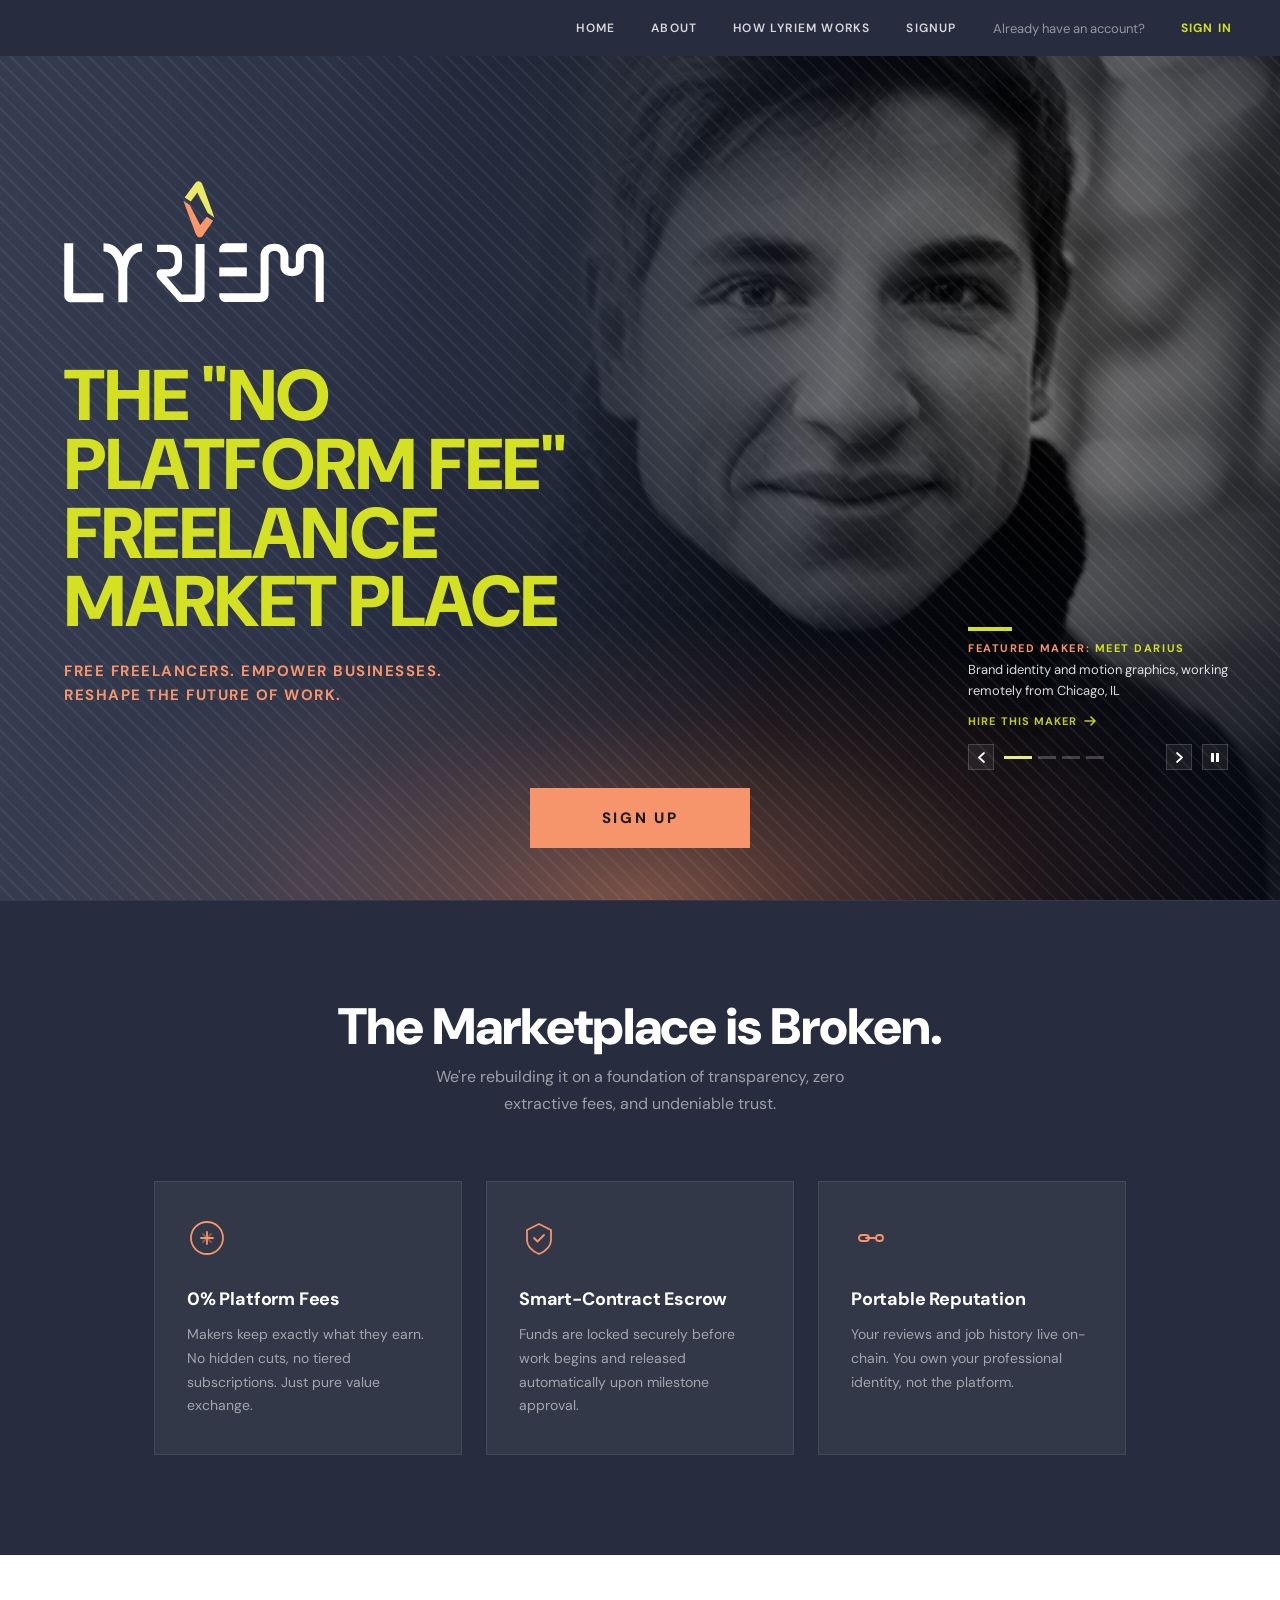
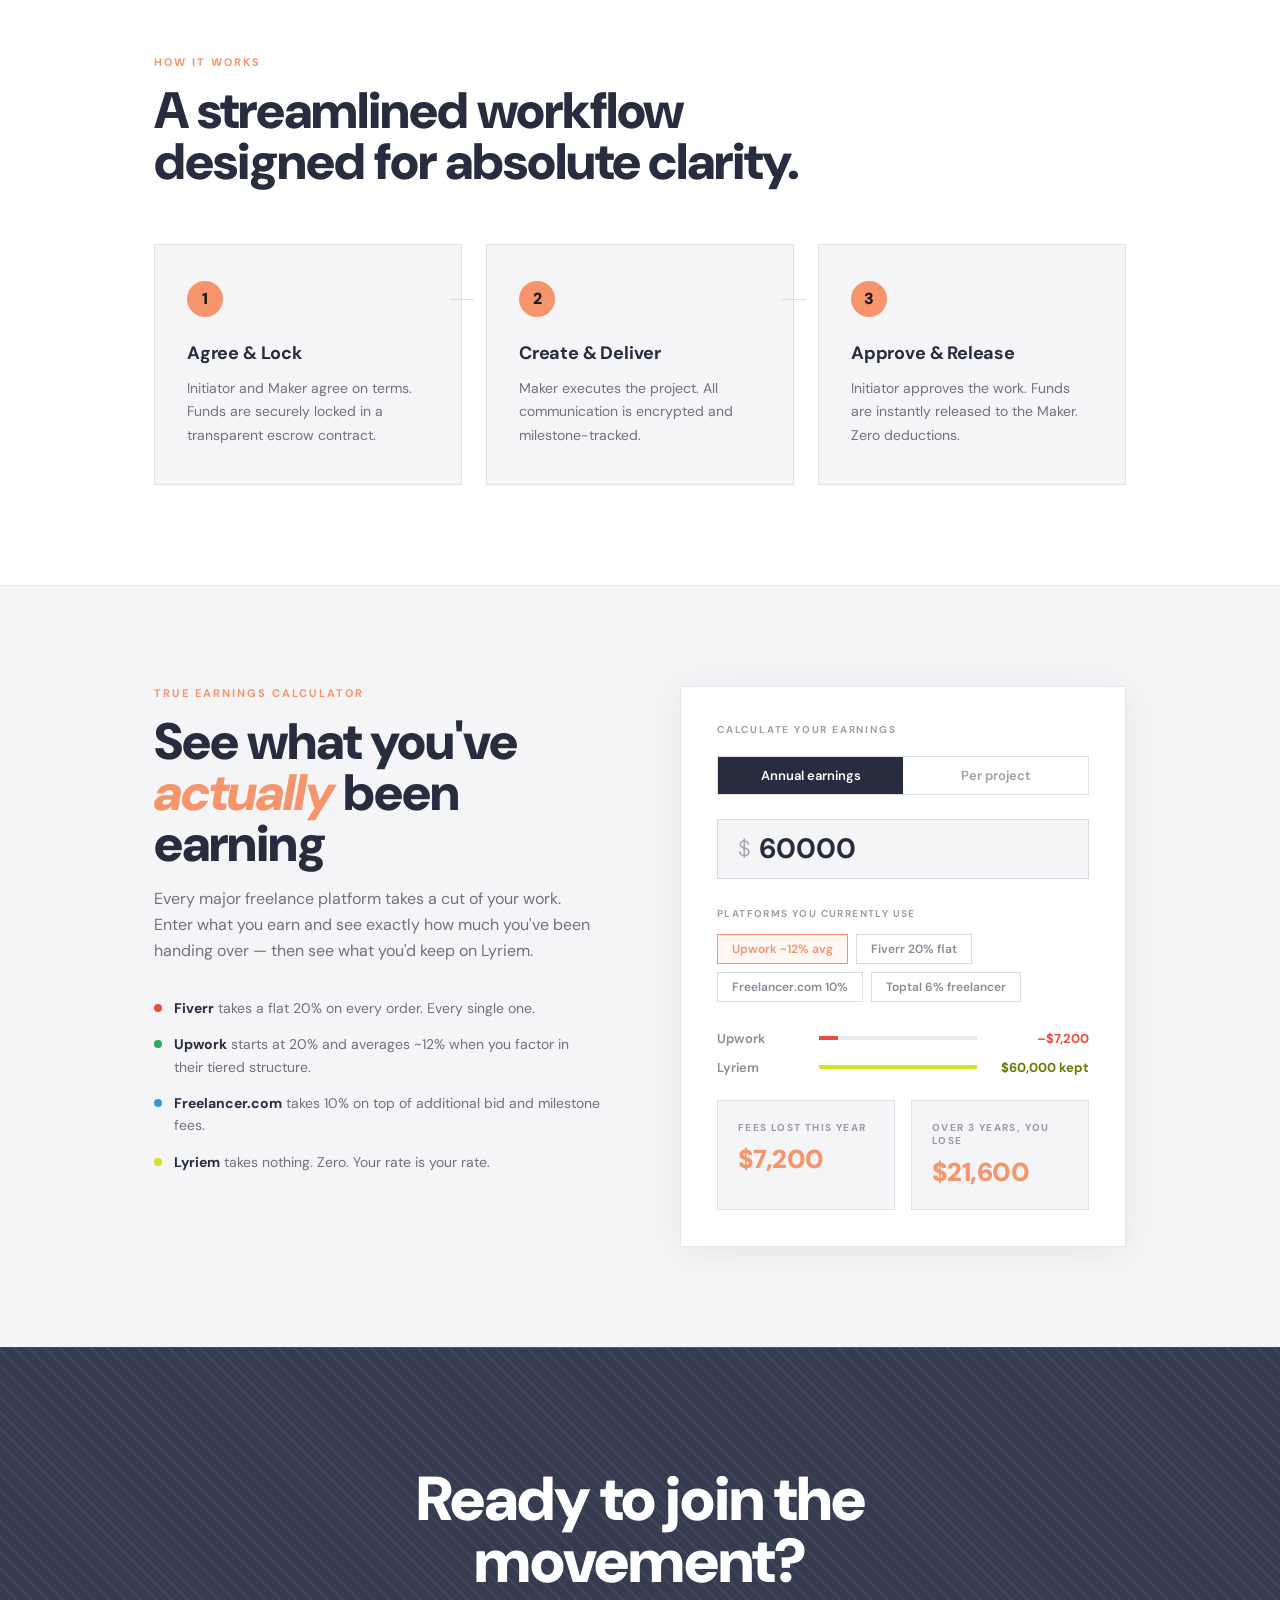
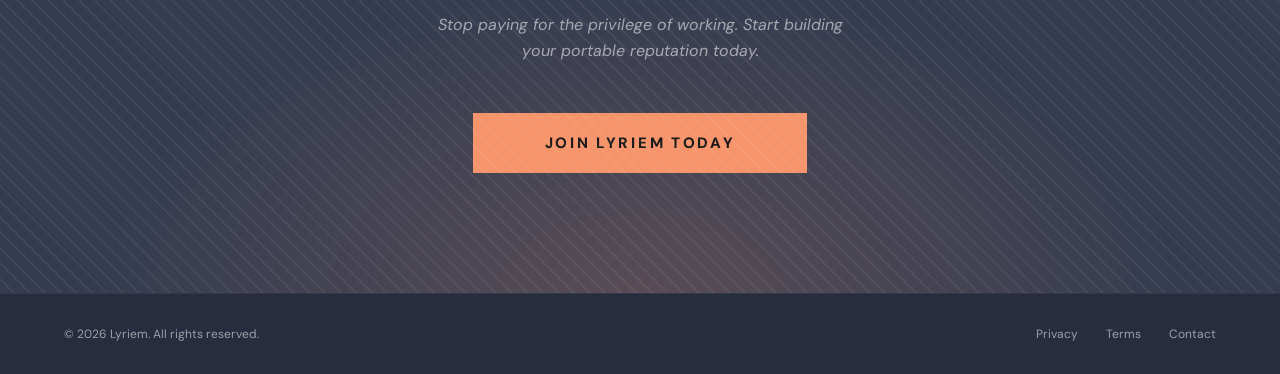
==== index.html @ e7a7f6c4 "Add files via upload" ====
<!DOCTYPE html>
<html lang="en">
<head>
<meta charset="UTF-8">
<meta name="viewport" content="width=device-width, initial-scale=1.0">
<title>Lyriem — The No Platform Fee Freelance Marketplace</title>
<link href="https://fonts.googleapis.com/css2?family=DM+Sans:ital,opsz,wght@0,9..40,300;0,9..40,400;0,9..40,500;0,9..40,600;0,9..40,700;0,9..40,800;0,9..40,900;1,9..40,400&display=swap" rel="stylesheet">
<style>
  *, *::before, *::after { box-sizing: border-box; margin: 0; padding: 0; }

  :root {
    --navy:        #353c50;
    --navy-dark:   #272d3e;
    --navy-light:  #404859;
    --orange:      #f6946b;
    --orange-light:#f9ab88;
    --yellow:      #d4e022;
    --white:       #ffffff;
    --text-muted:  rgba(255,255,255,0.55);
    --card-bg:     rgba(255,255,255,0.05);
    --card-border: rgba(255,255,255,0.09);
  }

  html, body {
    font-family: 'DM Sans', sans-serif;
    background: var(--navy-dark);
    color: var(--white);
    overflow-x: hidden;
    scroll-behavior: smooth;
  }

  /* ══════════════════════════════════════════════════
     HERO
  ══════════════════════════════════════════════════ */
  .hero {
    position: relative;
    width: 100vw;
    height: 100vh;
    display: flex;
    flex-direction: column;
    overflow: hidden;
    background:
      linear-gradient(
        to top right,
        #353c50 0%,
        #2a3044 28%,
        #161b28 100%
      );
  }

  .portrait-zone {
    position: absolute;
    top: 0; right: 0;
    width: 100%;
    height: 100%;
    z-index: 0;
    overflow: hidden;
  }

  .portrait-slide {
    position: absolute;
    inset: 0;
    opacity: 0;
    transition: opacity 1.4s cubic-bezier(0.4, 0, 0.2, 1);
  }
  .portrait-slide.active { opacity: 1; }

  .portrait-slide img {
    width: 100%; height: 100%;
    object-fit: cover;
    object-position: 70% 20%;
    filter: grayscale(1) brightness(0.55) contrast(1.1);
    display: block;
  }

  /* full-width vignette — gradient matches hero bg exactly on left,
     fades to transparent on right. No seam possible. */
  .portrait-vignette {
    position: absolute;
    inset: 0;
    z-index: 2;
    pointer-events: none;
    background:
      linear-gradient(to right,
        #353c50 0%,
        #2d3347 25%,
        rgba(30,37,55,0.85) 42%,
        rgba(20,25,40,0.4) 60%,
        transparent 80%
      ),
      radial-gradient(ellipse 50% 60% at 72% 36%, transparent 20%, rgba(8,10,20,0.4) 60%, rgba(8,10,20,0.88) 100%);
  }

  .portrait-glow {
    position: absolute;
    bottom: 0; left: 0; right: 0;
    height: 65%;
    z-index: 3;
    pointer-events: none;
    background: radial-gradient(
      ellipse 70% 70% at 50% 100%,
      var(--orange) 0%,
      rgba(246,148,107,0.55) 22%,
      rgba(246,148,107,0.2) 45%,
      transparent 70%
    );
    opacity: 0.45;
  }

  .texture-overlay {
    position: absolute;
    inset: 0;
    z-index: 4;
    pointer-events: none;
    background-image: repeating-linear-gradient(
      45deg,
      transparent,
      transparent 9px,
      rgba(255,255,255,0.055) 9px,
      rgba(255,255,255,0.055) 11px
    );
  }

  /* portrait-row is layout-transparent on desktop */
  .portrait-row {
    position: contents;
  }

  /* the texture inside portrait-row is redundant on desktop
     since the hero-level texture already covers everything —
     hide it on desktop, show only on mobile */
  .texture-portrait { display: none; }

  /* ── NAV ─────────────────────────────────────────── */
  nav {
    position: fixed;
    top: 0; left: 0; right: 0;
    z-index: 100;
    background: #272d3e;
    display: flex;
    align-items: center;
    justify-content: flex-end;
    gap: 36px;
    padding: 0 48px;
    height: 56px;
    flex-shrink: 0;
    font-size: 12px;
    font-weight: 600;
    letter-spacing: 0.1em;
    text-transform: uppercase;
  }
  nav a { color: var(--white); text-decoration: none; opacity: 0.82; transition: opacity 0.2s; }
  nav a:hover { opacity: 1; }
  .nav-already { opacity: 0.5; font-weight: 400; text-transform: none; letter-spacing: 0; font-size: 13px; }
  .nav-signin  { color: var(--yellow) !important; opacity: 1 !important; font-weight: 700; }

  /* ── HERO CONTENT ────────────────────────────────── */
  .hero-content {
    position: relative;
    z-index: 8;
    flex: 1;
    display: flex;
    flex-direction: column;
    justify-content: center;
    padding: 48px 64px 140px;
    max-width: 780px;
    margin-top: 56px; /* nav height */
  }

  .logo {
    display: flex;
    align-items: center;
    margin-bottom: 36px;
    margin-left: -40px;
    animation: fadeUp 0.6s ease both;
  }
  .logo svg { width: 340px !important; height: auto !important; display: block; }

  .headline {
    font-weight: 900;
    font-size: clamp(46px, 5.6vw, 74px);
    line-height: 0.96;
    text-transform: uppercase;
    color: var(--yellow);
    margin-bottom: 22px;
    letter-spacing: -0.02em;
    animation: fadeUp 0.6s 0.08s ease both;
  }

  .subhead {
    font-weight: 700;
    font-size: clamp(12px, 1.3vw, 15px);
    letter-spacing: 0.1em;
    text-transform: uppercase;
    color: var(--orange);
    line-height: 1.6;
    animation: fadeUp 0.6s 0.16s ease both;
  }

  .cta-zone {
    position: absolute;
    bottom: 52px;
    left: 0; right: 0;
    z-index: 8;
    display: flex;
    align-items: center;
    justify-content: center;
    animation: fadeUp 0.6s 0.28s ease both;
  }

  .cta-btn {
    display: inline-flex;
    align-items: center;
    justify-content: center;
    background: var(--orange);
    color: #1a1a1a;
    font-weight: 800;
    font-size: 15px;
    letter-spacing: 0.18em;
    text-transform: uppercase;
    text-decoration: none;
    padding: 20px 72px;
    border: none;
    cursor: pointer;
    position: relative;
    transition: background 0.2s, transform 0.15s;
    font-family: 'DM Sans', sans-serif;
  }
  .cta-btn:hover { background: var(--orange-light); transform: translateY(-2px); }
  /* glow lives on the .cta-zone wrapper so it never clips against the button */

  /* ── FEATURED MAKER ──────────────────────────────── */
  .featured-maker {
    position: absolute;
    right: 52px; bottom: 130px;
    z-index: 8;
    width: 260px;
    animation: fadeUp 0.6s 0.36s ease both;
  }
  .featured-bar { width: 44px; height: 4px; background: var(--yellow); margin-bottom: 10px; }
  .featured-label {
    font-size: 11px; font-weight: 700;
    letter-spacing: 0.14em; text-transform: uppercase;
    color: var(--orange); margin-bottom: 5px;
    transition: opacity 0.45s ease;
  }
  .featured-label span { color: var(--yellow); }
  .featured-desc {
    font-size: 13px; line-height: 1.6;
    color: var(--white); opacity: 0.85;
    transition: opacity 0.45s ease;
  }
  .featured-maker.fading .featured-label,
  .featured-maker.fading .featured-desc,
  .featured-maker.fading .hire-link { opacity: 0 !important; }

  .hire-link {
    display: inline-flex;
    align-items: center;
    gap: 6px;
    margin-top: 12px;
    font-size: 11px;
    font-weight: 700;
    letter-spacing: 0.1em;
    text-transform: uppercase;
    color: var(--yellow);
    text-decoration: none;
    opacity: 0.9;
    transition: opacity 0.2s, gap 0.2s;
  }
  .hire-link:hover { opacity: 1; gap: 9px; }
  .hire-link svg { flex-shrink: 0; }

  /* ── CAROUSEL CONTROLS (desktop base) ───────────── */
  .carousel-controls {
    display: flex;
    flex-direction: row;
    align-items: center;
    gap: 10px;
    margin-top: 14px;
  }

  .ctrl-btn, .ctrl-pause {
    display: flex; align-items: center; justify-content: center;
    width: 26px; height: 26px;
    background: rgba(255,255,255,0.07);
    border: 1px solid rgba(255,255,255,0.16);
    color: var(--white); cursor: pointer;
    transition: background 0.2s, border-color 0.2s;
    flex-shrink: 0; padding: 0;
  }
  .ctrl-btn:hover, .ctrl-pause:hover { background: rgba(255,255,255,0.14); border-color: rgba(255,255,255,0.32); }
  .ctrl-pause.paused { border-color: var(--yellow); color: var(--yellow); }
  .carousel-dots { display: flex; align-items: center; gap: 6px; flex: 1; }
  .dot {
    height: 3px; width: 18px;
    background: rgba(255,255,255,0.22);
    cursor: pointer; border: none; padding: 0;
    transition: background 0.3s, width 0.3s;
    position: relative; overflow: hidden;
  }
  .dot.active { background: var(--yellow); width: 28px; }
  .dot-progress::after {
    content: ''; position: absolute; left: 0; top: 0; bottom: 0;
    width: 0%; background: rgba(255,255,255,0.45);
    transition: width 0s linear;
  }
  .dot-progress.running::after { width: 100%; transition: width 5s linear; }

  /* ══════════════════════════════════════════════════
     SHARED SECTION STYLES
  ══════════════════════════════════════════════════ */
  .section {
    padding: 100px 64px;
    max-width: 1100px;
    margin: 0 auto;
  }

  .section-eyebrow {
    font-size: 11px;
    font-weight: 700;
    letter-spacing: 0.18em;
    text-transform: uppercase;
    color: var(--orange);
    margin-bottom: 16px;
  }

  .section-title {
    font-weight: 900;
    font-size: clamp(32px, 4vw, 52px);
    line-height: 1.0;
    letter-spacing: -0.02em;
    margin-bottom: 16px;
  }

  .section-title em {
    font-style: italic;
    color: var(--orange);
  }

  .section-subtitle {
    font-size: 16px;
    color: var(--text-muted);
    line-height: 1.65;
    max-width: 520px;
  }

  /* ══════════════════════════════════════════════════
     SECTION 1 — THE MARKETPLACE IS BROKEN
  ══════════════════════════════════════════════════ */
  .broken-section {
    background: var(--navy-dark);
    border-top: 1px solid rgba(255,255,255,0.06);
  }

  .broken-inner {
    padding: 100px 64px;
    max-width: 1100px;
    margin: 0 auto;
    text-align: center;
  }

  .broken-inner .section-title { margin-bottom: 12px; }
  .broken-inner .section-subtitle {
    margin: 0 auto 64px;
    text-align: center;
    max-width: 480px;
  }

  .features-grid {
    display: grid;
    grid-template-columns: repeat(3, 1fr);
    gap: 24px;
    text-align: left;
  }

  .feature-card {
    background: var(--card-bg);
    border: 1px solid var(--card-border);
    padding: 36px 32px;
    transition: border-color 0.2s, background 0.2s;
  }
  .feature-card:hover {
    border-color: rgba(246,148,107,0.3);
    background: rgba(246,148,107,0.04);
  }

  .feature-icon {
    width: 40px; height: 40px;
    margin-bottom: 24px;
    color: var(--orange);
  }

  .feature-card h3 {
    font-weight: 700;
    font-size: 18px;
    margin-bottom: 12px;
    letter-spacing: -0.01em;
  }

  .feature-card p {
    font-size: 14px;
    color: var(--text-muted);
    line-height: 1.7;
  }

  /* ══════════════════════════════════════════════════
     SECTION 2 — HOW IT WORKS (white bg)
  ══════════════════════════════════════════════════ */
  .how-section {
    background: #ffffff;
    color: var(--navy-dark);
  }

  /* override global text-muted for light bg */
  .how-section .section-eyebrow { color: var(--orange); }
  .how-section .section-title   { color: var(--navy-dark); }

  .how-inner {
    padding: 100px 64px;
    max-width: 1100px;
    margin: 0 auto;
  }

  .steps-grid {
    display: grid;
    grid-template-columns: repeat(3, 1fr);
    gap: 24px;
    margin-top: 56px;
  }

  .step-card {
    background: #f5f5f7;
    border: 1px solid rgba(53,60,80,0.1);
    padding: 36px 32px;
    position: relative;
    transition: border-color 0.2s, box-shadow 0.2s;
  }
  .step-card:hover {
    border-color: rgba(246,148,107,0.4);
    box-shadow: 0 4px 24px rgba(246,148,107,0.1);
  }

  .step-number {
    display: inline-flex;
    align-items: center;
    justify-content: center;
    width: 36px; height: 36px;
    background: var(--orange);
    color: #1a1a1a;
    font-weight: 900;
    font-size: 16px;
    margin-bottom: 24px;
    border-radius: 50%;
  }

  .step-card h3 {
    font-weight: 700;
    font-size: 18px;
    margin-bottom: 12px;
    letter-spacing: -0.01em;
    color: var(--navy-dark);
  }

  .step-card p {
    font-size: 14px;
    color: rgba(39,45,62,0.65);
    line-height: 1.7;
  }

  /* connector line between steps */
  .steps-grid .step-card:not(:last-child)::after {
    content: '';
    position: absolute;
    top: 54px;
    right: -13px;
    width: 24px; height: 1px;
    background: rgba(53,60,80,0.15);
  }

  /* ══════════════════════════════════════════════════
     SECTION 3 — EARNINGS CALCULATOR (white bg)
  ══════════════════════════════════════════════════ */
  .calc-section {
    background: #f5f5f7;
    border-top: 1px solid rgba(53,60,80,0.08);
  }

  .calc-section .section-eyebrow { color: var(--orange); }
  .calc-section .section-title   { color: var(--navy-dark); }
  .calc-section .section-subtitle { color: rgba(39,45,62,0.65); }
  .calc-left .bullet-item        { color: rgba(39,45,62,0.65); }
  .calc-left .bullet-item span   { color: rgba(39,45,62,0.65); }
  .calc-left .bullet-item strong { color: var(--navy-dark); }

  .calc-inner {
    padding: 100px 64px;
    max-width: 1100px;
    margin: 0 auto;
    display: grid;
    grid-template-columns: 1fr 1fr;
    gap: 80px;
    align-items: start;
  }

  .calc-left .bullet-list {
    margin-top: 32px;
    display: flex;
    flex-direction: column;
    gap: 14px;
  }

  .calc-left .bullet-item {
    display: flex;
    gap: 12px;
    font-size: 14px;
    line-height: 1.6;
    color: rgba(39,45,62,0.65); /* dark text — calc section is light bg */
  }

  .bullet-dot {
    width: 8px; height: 8px;
    border-radius: 50%;
    margin-top: 7px;
    flex-shrink: 0;
  }
  .bullet-dot.fiverr     { background: #e74c3c; }
  .bullet-dot.upwork     { background: #27ae60; }
  .bullet-dot.freelancer { background: #3498db; }
  .bullet-dot.lyriem     { background: var(--yellow); }

  .bullet-item strong { color: var(--navy-dark); }

  /* ── CALCULATOR WIDGET ───────────────────────────── */
  .calc-widget {
    background: #ffffff;
    border: 1px solid rgba(53,60,80,0.12);
    padding: 36px;
    box-shadow: 0 4px 32px rgba(53,60,80,0.08);
  }

  .calc-widget-label {
    font-size: 10px;
    font-weight: 700;
    letter-spacing: 0.18em;
    text-transform: uppercase;
    color: rgba(39,45,62,0.45);
    margin-bottom: 20px;
  }

  .calc-tabs {
    display: flex;
    border: 1px solid rgba(53,60,80,0.15);
    margin-bottom: 24px;
  }

  .calc-tab {
    flex: 1;
    padding: 10px;
    font-size: 13px;
    font-weight: 600;
    text-align: center;
    cursor: pointer;
    color: rgba(39,45,62,0.45);
    background: transparent;
    border: none;
    font-family: 'DM Sans', sans-serif;
    transition: background 0.2s, color 0.2s;
  }
  .calc-tab.active {
    background: var(--navy-dark);
    color: var(--white);
  }

  .calc-input-wrap {
    display: flex;
    align-items: center;
    border: 1px solid rgba(53,60,80,0.15);
    background: #f5f5f7;
    padding: 0 20px;
    margin-bottom: 28px;
    height: 60px;
  }

  .calc-dollar {
    font-size: 22px;
    font-weight: 300;
    color: rgba(39,45,62,0.4);
    margin-right: 8px;
  }

  .calc-input {
    flex: 1;
    background: transparent;
    border: none;
    outline: none;
    font-family: 'DM Sans', sans-serif;
    font-size: 28px;
    font-weight: 700;
    color: var(--navy-dark);
    width: 100%;
  }

  .calc-platform-label {
    font-size: 10px;
    font-weight: 700;
    letter-spacing: 0.14em;
    text-transform: uppercase;
    color: rgba(39,45,62,0.45);
    margin-bottom: 14px;
  }

  .platform-chips {
    display: flex;
    flex-wrap: wrap;
    gap: 8px;
    margin-bottom: 28px;
  }

  .platform-chip {
    padding: 6px 14px;
    border: 1px solid rgba(53,60,80,0.18);
    font-size: 12px;
    font-weight: 600;
    color: rgba(39,45,62,0.55);
    cursor: pointer;
    background: transparent;
    font-family: 'DM Sans', sans-serif;
    transition: all 0.15s;
    white-space: nowrap;
  }
  .platform-chip.active {
    border-color: var(--orange);
    color: var(--orange);
    background: rgba(246,148,107,0.08);
  }

  /* results bars */
  .calc-results { display: flex; flex-direction: column; gap: 12px; margin-bottom: 24px; }

  .result-row {
    display: flex;
    align-items: center;
    gap: 12px;
  }

  .result-label {
    font-size: 13px;
    font-weight: 600;
    width: 90px;
    flex-shrink: 0;
    color: rgba(39,45,62,0.55);
  }

  .result-bar-wrap { flex: 1; height: 4px; background: rgba(53,60,80,0.1); position: relative; overflow: hidden; }
  .result-bar { height: 100%; transition: width 0.6s cubic-bezier(0.4,0,0.2,1); }
  .result-bar.platform-bar { background: #e74c3c; }
  .result-bar.lyriem-bar   { background: var(--yellow); }

  .result-value {
    font-size: 13px;
    font-weight: 700;
    width: 100px;
    text-align: right;
    flex-shrink: 0;
  }
  .result-value.negative { color: #e74c3c; }
  .result-value.positive { color: #6a7a00; } /* darker yellow for legibility on white */

  .calc-summary {
    display: grid;
    grid-template-columns: 1fr 1fr;
    gap: 16px;
  }

  .summary-card {
    background: #f5f5f7;
    border: 1px solid rgba(53,60,80,0.1);
    padding: 20px;
  }

  .summary-card .summary-label {
    font-size: 10px;
    font-weight: 700;
    letter-spacing: 0.14em;
    text-transform: uppercase;
    color: rgba(39,45,62,0.45);
    margin-bottom: 8px;
  }

  .summary-card .summary-value {
    font-size: 26px;
    font-weight: 900;
    letter-spacing: -0.02em;
    color: var(--orange);
  }

  /* ══════════════════════════════════════════════════
     SECTION 4 — FOOTER CTA
  ══════════════════════════════════════════════════ */
  .footer-cta {
    background:
      radial-gradient(ellipse 60% 80% at 50% 100%, rgba(246,148,107,0.18) 0%, transparent 70%),
      var(--navy);
    border-top: 1px solid rgba(255,255,255,0.06);
    position: relative;
    overflow: hidden;
  }

  /* footer CTA glow comes from background gradient only — no pseudo-element to avoid hard-line artifacts */

  .footer-cta-inner {
    position: relative;
    z-index: 2;
    padding: 120px 64px;
    max-width: 700px;
    margin: 0 auto;
    text-align: center;
  }

  .footer-cta-inner .section-title {
    font-size: clamp(36px, 5vw, 62px);
    margin-bottom: 20px;
  }

  .footer-cta-inner .section-subtitle {
    font-style: italic;
    max-width: 420px;
    margin: 0 auto 48px;
    text-align: center;
  }

  /* ── SITE FOOTER ─────────────────────────────────── */
  .site-footer {
    background: var(--navy-dark);
    border-top: 1px solid rgba(255,255,255,0.06);
    padding: 32px 64px;
    display: flex;
    align-items: center;
    justify-content: space-between;
    font-size: 12px;
    color: var(--text-muted);
  }

  .site-footer a { color: var(--text-muted); text-decoration: none; }
  .site-footer a:hover { color: var(--white); }

  .footer-links { display: flex; gap: 28px; }

  /* ══════════════════════════════════════════════════
     ANIMATIONS
  ══════════════════════════════════════════════════ */
  @keyframes fadeUp {
    from { opacity: 0; transform: translateY(20px); }
    to   { opacity: 1; transform: translateY(0); }
  }

  /* scroll-triggered fade-up for content sections */
  .reveal {
    opacity: 0;
    transform: translateY(28px);
    transition: opacity 0.65s ease, transform 0.65s ease;
  }
  .reveal.visible {
    opacity: 1;
    transform: translateY(0);
  }

  /* ══════════════════════════════════════════════════
     MOBILE — ≤ 768px
     Strategy:
     - Hero: portrait becomes full-bleed bg, text stacks
       over it with stronger vignette; Featured Maker
       moves below headline area
     - Nav: collapses to hamburger menu
     - All grids: single column
     - Calculator: stacks vertically
     - Padding: 24px gutters throughout
     - CTA button: full width on small screens
  ══════════════════════════════════════════════════ */

  /* ── HAMBURGER BUTTON ────────────────────────────── */
  .nav-hamburger {
    display: none;
    flex-direction: column;
    justify-content: center;
    gap: 5px;
    width: 36px; height: 36px;
    background: none;
    border: none;
    cursor: pointer;
    padding: 4px;
    margin-left: auto;
    flex-shrink: 0;
  }
  .nav-hamburger span {
    display: block;
    height: 2px;
    background: var(--white);
    border-radius: 2px;
    transition: transform 0.3s, opacity 0.3s;
  }
  .nav-hamburger.open span:nth-child(1) { transform: translateY(7px) rotate(45deg); }
  .nav-hamburger.open span:nth-child(2) { opacity: 0; }
  .nav-hamburger.open span:nth-child(3) { transform: translateY(-7px) rotate(-45deg); }

  /* ── MOBILE NAV DRAWER ───────────────────────────── */
  .nav-drawer {
    display: none;
    position: fixed;
    top: 56px; left: 0; right: 0;
    background: #272d3e;
    z-index: 99;
    flex-direction: column;
    padding: 24px 28px;
    gap: 0;
    border-top: 1px solid rgba(255,255,255,0.08);
    box-shadow: 0 12px 32px rgba(0,0,0,0.4);
  }
  .nav-drawer.open { display: flex; }
  .nav-drawer a, .nav-drawer .nav-already {
    display: block;
    padding: 14px 0;
    border-bottom: 1px solid rgba(255,255,255,0.06);
    font-size: 14px;
    font-weight: 600;
    letter-spacing: 0.08em;
    text-transform: uppercase;
    color: var(--white);
    text-decoration: none;
    opacity: 0.85;
  }
  .nav-drawer .nav-already {
    font-size: 12px;
    font-weight: 400;
    text-transform: none;
    letter-spacing: 0;
    opacity: 0.5;
    padding-top: 20px;
    border-bottom: none;
  }
  .nav-drawer .nav-signin {
    color: var(--yellow) !important;
    opacity: 1 !important;
    border-bottom: none;
    padding-top: 4px;
  }

  @media (max-width: 768px) {

    /* ── NAV ───────────────────────────────────────── */
    nav {
      padding: 0 20px;
      justify-content: space-between;
    }
    nav > a, nav > span { display: none; }
    .nav-hamburger { display: flex; }

    /* ── HERO ──────────────────────────────────────── */
    .hero {
      height: auto;
      min-height: unset;
    }

    /* ── PORTRAIT ROW — dedicated image block ───────── */
    /* Switches from layout-transparent to a real contained row */
    .portrait-row {
      display: block !important;
      position: relative !important;
      width: 100%;
      height: 360px; /* portrait strip height — adjust to taste */
      flex-shrink: 0;
      order: 3; /* after hero-content (1) and CTA (2) */
      overflow: hidden;
    }

    /* portrait slides fill the row */
    .portrait-zone {
      position: absolute !important;
      inset: 0;
      width: 100% !important;
      height: 100% !important;
    }

    /* vignette scoped to row */
    .portrait-vignette {
      position: absolute !important;
      inset: 0;
      width: 100% !important;
      height: 100% !important;
      background:
        linear-gradient(to bottom, var(--navy) 0%, transparent 25%, transparent 75%, var(--navy) 100%),
        linear-gradient(to right,  var(--navy) 0%, transparent 30%);
    }

    /* glow in portrait row — blooms up from bottom of strip */
    .portrait-glow {
      position: absolute !important;
      inset: 0;
      height: 100% !important;
      background: radial-gradient(
        ellipse 80% 60% at 50% 110%,
        var(--orange) 0%,
        rgba(246,148,107,0.4) 30%,
        transparent 70%
      );
      opacity: 0.35;
    }

    /* texture inside portrait row visible on mobile */
    .texture-portrait { display: block !important; }

    /* hero-level texture stays but scoped to non-portrait areas */
    .hero > .texture-overlay {
      z-index: 4;
      pointer-events: none;
    }

    /* ── FEATURED MAKER — bottom-right of portrait row ── */
    .featured-maker {
      position: absolute !important;
      right: 16px !important;
      bottom: 12px !important;
      left: auto !important;
      width: auto !important;
      max-width: 220px !important;
      padding: 10px 12px !important;
      background: rgba(39,45,62,0.72);
      backdrop-filter: blur(8px);
      -webkit-backdrop-filter: blur(8px);
      border: 1px solid rgba(255,255,255,0.1);
      animation: fadeUp 0.6s 0.36s ease both;
      order: unset !important;
      z-index: 8;
    }

    .featured-maker .featured-bar { display: block; width: 28px; height: 3px; margin-bottom: 6px; }
    .featured-maker .featured-desc { display: none; } /* still hidden — keeps it tight */
    .featured-maker .featured-label { font-size: 9px; margin-bottom: 3px; }
    .hire-link { font-size: 9px; margin-top: 4px; margin-bottom: 6px; }

    /* carousel controls: single tight row */
    .carousel-controls {
      display: flex !important;
      flex-direction: row !important;
      flex-wrap: nowrap !important;
      align-items: center !important;
      gap: 6px !important;
      margin-top: 0 !important;
    }

    /* shrink control buttons on mobile */
    .ctrl-btn, .ctrl-pause {
      width: 22px !important;
      height: 22px !important;
    }

    /* ── HERO CONTENT ───────────────────────────────── */
    .hero-content {
      padding: 28px 24px 20px;
      max-width: 100%;
      justify-content: flex-start;
      flex: 0 0 auto;
      order: 1;
    }

    /* ── CTA — below hero text, above portrait row ─────── */
    .cta-zone {
      position: static;
      padding: 20px 24px 0;
      order: 2;
      animation: fadeUp 0.6s 0.28s ease both;
    }
    .cta-btn {
      width: 100%;
      justify-content: center;
      padding: 18px 24px;
    }

    /* logo smaller, no negative offset */
    .logo { margin-left: 0; margin-bottom: 20px; }
    .logo svg { width: 190px !important; }

    .headline { font-size: clamp(36px, 10.5vw, 54px); margin-bottom: 16px; }
    .subhead  { font-size: 12px; margin-bottom: 0; }

    /* ── SECTION PADDING ────────────────────────────── */
    .broken-inner,
    .how-inner,
    .footer-cta-inner {
      padding: 64px 24px;
    }

    .calc-inner {
      padding: 64px 24px;
      grid-template-columns: 1fr;
      gap: 48px;
    }

    /* ── GRIDS → SINGLE COLUMN ──────────────────────── */
    .features-grid,
    .steps-grid {
      grid-template-columns: 1fr;
      gap: 16px;
    }

    .steps-grid .step-card::after { display: none; }

    /* ── SECTION TITLES ─────────────────────────────── */
    .section-title { font-size: clamp(28px, 8vw, 40px); }
    .footer-cta-inner .section-title { font-size: clamp(28px, 9vw, 44px); }
    .section-subtitle { font-size: 15px; }

    /* ── CALCULATOR ─────────────────────────────────── */
    .calc-widget { padding: 24px 20px; }
    .calc-input  { font-size: 22px; }
    .calc-summary { grid-template-columns: 1fr; gap: 12px; }
    .result-value { width: 80px; font-size: 11px; }
    .result-label { width: 72px; font-size: 11px; }

    /* ── FOOTER ─────────────────────────────────────── */
    .site-footer {
      flex-direction: column;
      gap: 16px;
      text-align: center;
      padding: 28px 24px;
    }
  }

  /* ── DESKTOP RESET — cancel any mobile overrides above 768px ── */
  @media (min-width: 769px) {
    /* portrait-row transparent — all children absolutely positioned in hero */
    .portrait-row { display: contents; position: unset; height: unset; order: unset; }

    /* restore featured maker to desktop absolute position */
    .featured-maker {
      position: absolute !important;
      right: 52px !important;
      bottom: 130px !important;
      left: auto !important;
      width: 260px !important;
      max-width: 260px !important;
      padding: 0 !important;
      background: transparent !important;
      backdrop-filter: none !important;
      -webkit-backdrop-filter: none !important;
      border: none !important;
      order: unset !important;
    }
    .featured-maker .featured-bar { display: block; width: 44px; height: 4px; margin-bottom: 10px; }
    .featured-maker .featured-desc { display: block; }
    .featured-maker .featured-label { font-size: 11px; margin-bottom: 5px; }
    .hire-link { font-size: 11px; margin-top: 12px; margin-bottom: 0; }

    /* restore controls to proper row */
    .carousel-controls {
      display: flex !important;
      flex-direction: row !important;
      align-items: center !important;
      gap: 10px !important;
      margin-top: 14px !important;
    }
    .ctrl-btn, .ctrl-pause { width: 26px !important; height: 26px !important; }

    /* restore hero sizing */
    .hero { height: 100vh; min-height: unset; }
    .hero-content { order: unset; padding: 48px 64px 140px; max-width: 780px; }
    .cta-zone { position: absolute; bottom: 52px; left: 0; right: 0; padding: 0; order: unset; }
    .cta-btn { width: auto; padding: 20px 72px; }

    /* restore texture */
    .texture-portrait { display: none !important; }
  }

  /* ── TABLET — 769px–1024px ───────────────────────── */
  @media (min-width: 769px) and (max-width: 1024px) {
    nav { padding: 0 32px; gap: 20px; font-size: 11px; }
    .nav-already { display: none; }

    .hero-content { padding: 48px 48px 140px; max-width: 560px; }
    .logo svg { width: 260px !important; }
    .logo { margin-left: -28px; }

    .broken-inner,
    .how-inner { padding: 80px 48px; }

    .calc-inner {
      padding: 80px 48px;
      gap: 48px;
    }

    .footer-cta-inner { padding: 80px 48px; }
    .site-footer { padding: 28px 48px; }

    /* 2-col features on tablet, 3-col steps still works */
    .features-grid { grid-template-columns: repeat(2, 1fr); }
  }

  /* ── SMALL MOBILE — ≤ 390px ──────────────────────── */
  @media (max-width: 390px) {
    .headline { font-size: 34px; }
    .logo svg { width: 170px !important; }
    .platform-chip { font-size: 11px; padding: 5px 10px; }
  }

  /* nav-logo-mobile hidden on desktop */
  .nav-logo-mobile { display: none; }
</style>
</head>
<body>

<!-- ══════════════════════════════════════════════════
     NAV (fixed)
══════════════════════════════════════════════════ -->
<nav>
  <!-- Small logo mark visible only on mobile -->
  <svg class="nav-logo-mobile" xmlns="http://www.w3.org/2000/svg" viewBox="0 0 60 120">
    <polygon points="30,4 52,32 8,32" fill="#d4e022"/>
    <polygon points="30,116 52,88 8,88" fill="#f6946b"/>
  </svg>
  <a href="#">Home</a>
  <a href="#how">About</a>
  <a href="#how">How Lyriem Works</a>
  <a href="#join">Signup</a>
  <span class="nav-already">Already have an account?</span>
  <a href="#" class="nav-signin">Sign In</a>
  <!-- Hamburger — mobile only -->
  <button class="nav-hamburger" id="navHamburger" aria-label="Open menu">
    <span></span><span></span><span></span>
  </button>
</nav>

<!-- Mobile nav drawer -->
<div class="nav-drawer" id="navDrawer">
  <a href="#" onclick="closeNav()">Home</a>
  <a href="#how" onclick="closeNav()">About</a>
  <a href="#how" onclick="closeNav()">How Lyriem Works</a>
  <a href="#join" onclick="closeNav()">Signup</a>
  <span class="nav-already">Already have an account?</span>
  <a href="#" class="nav-signin" onclick="closeNav()">Sign In</a>
</div>

<!-- ══════════════════════════════════════════════════
     HERO
══════════════════════════════════════════════════ -->
<section class="hero">

  <!-- Texture overlay covers full hero — separate from portrait-row -->
  <div class="texture-overlay"></div>

  <!-- Portrait row — on desktop these are absolute; on mobile becomes a contained block -->
  <div class="portrait-row">
    <div class="portrait-zone" id="portraitZone"></div>
    <div class="portrait-vignette"></div>
    <div class="portrait-glow"></div>
    <!-- texture inside portrait-row so it overlays the photos too -->
    <div class="texture-overlay texture-portrait"></div>

    <!-- Featured Maker — desktop: absolute bottom-right of hero; mobile: bottom-right of portrait-row -->
    <div class="featured-maker" id="featuredMaker">
      <div class="featured-bar"></div>
      <p class="featured-label">Featured Maker: <span id="makerName"></span></p>
      <p class="featured-desc" id="makerDesc"></p>
      <a href="#" class="hire-link" id="hireLink">
        Hire this Maker
        <svg width="12" height="10" viewBox="0 0 12 10" fill="none">
          <path d="M1 5h10M7 1l4 4-4 4" stroke="currentColor" stroke-width="1.6" stroke-linecap="round" stroke-linejoin="round"/>
        </svg>
      </a>
      <div class="carousel-controls">
        <button class="ctrl-btn" id="btnPrev" aria-label="Previous maker">
          <svg width="9" height="11" viewBox="0 0 9 11" fill="none">
            <path d="M7 1L2 5.5L7 10" stroke="currentColor" stroke-width="1.7" stroke-linecap="round" stroke-linejoin="round"/>
          </svg>
        </button>
        <div class="carousel-dots" id="carouselDots"></div>
        <button class="ctrl-btn" id="btnNext" aria-label="Next maker">
          <svg width="9" height="11" viewBox="0 0 9 11" fill="none">
            <path d="M2 1L7 5.5L2 10" stroke="currentColor" stroke-width="1.7" stroke-linecap="round" stroke-linejoin="round"/>
          </svg>
        </button>
        <button class="ctrl-pause" id="btnPause" aria-label="Pause">
          <svg id="iconPause" width="10" height="11" viewBox="0 0 10 11" fill="currentColor">
            <rect x="1" y="1" width="3" height="9" rx="0.5"/>
            <rect x="6" y="1" width="3" height="9" rx="0.5"/>
          </svg>
          <svg id="iconPlay" width="10" height="11" viewBox="0 0 10 11" fill="currentColor" style="display:none">
            <path d="M1 1L9 5.5L1 10V1Z"/>
          </svg>
        </button>
      </div>
    </div>
  </div>

  <div class="hero-content">
    <div class="logo">
      <svg id="Layer_1" data-name="Layer 1" xmlns="http://www.w3.org/2000/svg" viewBox="0 0 513.96 256">
        <defs>
          <style>
            .cls-1 { fill: #f7976b; }
            .cls-2 { fill: #ffffff; }
            .cls-3 { fill: #ebea66; }
          </style>
        </defs>
        <g>
          <path class="cls-2" d="M74.37,205.88v-75.43h-13.51v79.18c0,5.39,4.37,9.76,9.76,9.76h49.36v-13.51h-45.61Z"/>
          <path class="cls-2" d="M309.25,116.42h3.75c5.38,0,9.76,4.37,9.76,9.76v31.82h-13.51v-41.58h0Z" transform="translate(178.8 453.21) rotate(-90)"/>
          <rect class="cls-2" x="309.25" y="152.88" width="13.51" height="41.58" transform="translate(142.33 489.67) rotate(-90)"/>
          <path class="cls-2" d="M149.38,150.7h-.2s-6-20.25-29-20.25v12.54c17.87,0,21.83,23.87,22.44,28.62v47.78h13.51v-49.13c1.08-6.81,5.7-27.27,22.24-27.27v-12.54c-23,0-29,20.25-29,20.25Z"/>
          <path class="cls-2" d="M259.44,131.4v74.73c0,.94-.76,1.7-1.7,1.7h-18.49c-.4,0-.78-.17-1.05-.47l-22.08-25.98s-.39-.85.41-.85h4.81c9.63,0,17.44-7.81,17.44-17.44v-13.02c0-9.63-7.81-17.44-17.44-17.44h-20.11v11.01h17.26c5.2,0,9.42,4.22,9.42,9.42v7.03c0,5.2-4.22,9.42-9.42,9.42h-10.77c-8.47,0-9.75,9.46-2.82,16.39,2.4,2.4,23.61,25.81,29.13,32.03.83.94,2.01,1.45,3.27,1.45h25.9c5.39,0,9.76-4.37,9.76-9.76v-78.23h-13.51Z"/>
          <path class="cls-2" d="M432.02,131.27c-20.39.42-21.07,18.34-21.07,18.34h0v12.46s1.01,6.49-5.38,6.49c-.08,0-.13-.03-.2-.03-.08,0-.13.03-.2.03-6.39,0-5.38-6.49-5.38-6.49v-12.46h0s-.68-17.92-21.07-18.34c-20.39.42-21.07,16.39-21.07,18.34v54.01c0,1.24-1.01,2.25-2.25,2.25h-60.19v3.75c0,5.39,4.37,9.76,9.76,9.76h52.25c6.93,0,12.54-5.62,12.54-12.54v-.97l.05-56.26c0-4.3,3.64-7.45,8.91-7.45s8.91,3.18,8.91,7.45c0,0,.05,12.2.05,16.09,0,4.31,2.17,14.49,17.69,14.49s17.69-10.18,17.69-14.49c0-3.89.05-16.09.05-16.09,0-4.26,3.64-7.45,8.91-7.45s8.91,3.14,8.91,7.45l.05,69.77h12.11v-69.77c0-1.95-.68-17.92-21.07-18.34Z"/>
        </g>
        <g>
          <path class="cls-3" d="M277.88,84.84l10.17,7.02s-16.51-45.79-18.83-51.35c-1.94-4.66-7.35-5.48-10.77-.57-.69.99-15.46,21.25-15.46,21.25l9.11,6.2,9.85-13.81,15.94,31.27Z"/>
          <path class="cls-1" d="M250.57,72.5l-9.67-6.54s17.18,46.1,19.5,51.66c1.94,4.66,7.35,5.48,10.77.57.69-.99,14.7-21.75,14.7-21.75l-9.44-6.16-10.12,12.54-15.74-30.33Z"/>
        </g>
      </svg>
    </div>
    <h1 class="headline">The "No<br>Platform Fee"<br>Freelance<br>Market Place</h1>
    <p class="subhead">Free Freelancers. Empower Businesses.<br>Reshape the Future of Work.</p>
  </div>

  <div class="cta-zone">
    <a href="#join" class="cta-btn">Sign Up</a>
  </div>

</section>



<!-- ══════════════════════════════════════════════════
     SECTION 1 — THE MARKETPLACE IS BROKEN
══════════════════════════════════════════════════ -->
<section class="broken-section">
  <div class="broken-inner">
    <h2 class="section-title reveal">The Marketplace is Broken.</h2>
    <p class="section-subtitle reveal">We're rebuilding it on a foundation of transparency, zero extractive fees, and undeniable trust.</p>

    <div class="features-grid">

      <div class="feature-card reveal">
        <svg class="feature-icon" viewBox="0 0 40 40" fill="none" stroke="currentColor" stroke-width="1.8">
          <circle cx="20" cy="20" r="16"/>
          <path d="M14 20h12M20 14v12" stroke-linecap="round"/>
          <path d="M16 16l8 8M24 16l-8 8" stroke-linecap="round" opacity="0.4"/>
        </svg>
        <h3>0% Platform Fees</h3>
        <p>Makers keep exactly what they earn. No hidden cuts, no tiered subscriptions. Just pure value exchange.</p>
      </div>

      <div class="feature-card reveal">
        <svg class="feature-icon" viewBox="0 0 40 40" fill="none" stroke="currentColor" stroke-width="1.8">
          <path d="M20 6l12 6v10c0 6-5 11-12 14C13 33 8 28 8 22V12l12-6z" stroke-linecap="round" stroke-linejoin="round"/>
          <path d="M15 20l3.5 3.5L25 17" stroke-linecap="round" stroke-linejoin="round"/>
        </svg>
        <h3>Smart-Contract Escrow</h3>
        <p>Funds are locked securely before work begins and released automatically upon milestone approval.</p>
      </div>

      <div class="feature-card reveal">
        <svg class="feature-icon" viewBox="0 0 40 40" fill="none" stroke="currentColor" stroke-width="1.8">
          <path d="M8 20c0-1.5 1-3 3-3h4a3 3 0 010 6h-4c-2 0-3-1.5-3-3z" stroke-linecap="round"/>
          <path d="M25 20c0-1.5 1-3 3-3h1a3 3 0 010 6h-1c-2 0-3-1.5-3-3z" stroke-linecap="round"/>
          <path d="M15 20h10" stroke-linecap="round"/>
        </svg>
        <h3>Portable Reputation</h3>
        <p>Your reviews and job history live on-chain. You own your professional identity, not the platform.</p>
      </div>

    </div>
  </div>
</section>

<!-- ══════════════════════════════════════════════════
     SECTION 2 — HOW IT WORKS
══════════════════════════════════════════════════ -->
<section class="how-section" id="how">
  <div class="how-inner">
    <p class="section-eyebrow reveal">How it works</p>
    <h2 class="section-title reveal">A streamlined workflow<br>designed for absolute clarity.</h2>

    <div class="steps-grid">

      <div class="step-card reveal">
        <div class="step-number">1</div>
        <h3>Agree &amp; Lock</h3>
        <p>Initiator and Maker agree on terms. Funds are securely locked in a transparent escrow contract.</p>
      </div>

      <div class="step-card reveal">
        <div class="step-number">2</div>
        <h3>Create &amp; Deliver</h3>
        <p>Maker executes the project. All communication is encrypted and milestone-tracked.</p>
      </div>

      <div class="step-card reveal">
        <div class="step-number">3</div>
        <h3>Approve &amp; Release</h3>
        <p>Initiator approves the work. Funds are instantly released to the Maker. Zero deductions.</p>
      </div>

    </div>
  </div>
</section>

<!-- ══════════════════════════════════════════════════
     SECTION 3 — EARNINGS CALCULATOR
══════════════════════════════════════════════════ -->
<section class="calc-section">
  <div class="calc-inner">

    <!-- Left copy -->
    <div class="calc-left">
      <p class="section-eyebrow reveal">True Earnings Calculator</p>
      <h2 class="section-title reveal">See what you've <em>actually</em> been earning</h2>
      <p class="section-subtitle reveal" style="margin-top:16px">Every major freelance platform takes a cut of your work. Enter what you earn and see exactly how much you've been handing over — then see what you'd keep on Lyriem.</p>

      <ul class="bullet-list reveal">
        <li class="bullet-item">
          <span class="bullet-dot fiverr"></span>
          <span><strong>Fiverr</strong> takes a flat 20% on every order. Every single one.</span>
        </li>
        <li class="bullet-item">
          <span class="bullet-dot upwork"></span>
          <span><strong>Upwork</strong> starts at 20% and averages ~12% when you factor in their tiered structure.</span>
        </li>
        <li class="bullet-item">
          <span class="bullet-dot freelancer"></span>
          <span><strong>Freelancer.com</strong> takes 10% on top of additional bid and milestone fees.</span>
        </li>
        <li class="bullet-item">
          <span class="bullet-dot lyriem"></span>
          <span><strong>Lyriem</strong> takes nothing. Zero. Your rate is your rate.</span>
        </li>
      </ul>
    </div>

    <!-- Right calculator widget -->
    <div class="calc-right reveal">
      <div class="calc-widget">
        <p class="calc-widget-label">Calculate your earnings</p>

        <div class="calc-tabs">
          <button class="calc-tab active" data-mode="annual">Annual earnings</button>
          <button class="calc-tab" data-mode="project">Per project</button>
        </div>

        <div class="calc-input-wrap">
          <span class="calc-dollar">$</span>
          <input class="calc-input" id="earningsInput" type="number" value="60000" min="0" max="10000000">
        </div>

        <p class="calc-platform-label">Platforms you currently use</p>
        <div class="platform-chips">
          <button class="platform-chip active" data-fee="0.12">Upwork ~12% avg</button>
          <button class="platform-chip" data-fee="0.20">Fiverr 20% flat</button>
          <button class="platform-chip" data-fee="0.10">Freelancer.com 10%</button>
          <button class="platform-chip" data-fee="0.06">Toptal 6% freelancer</button>
        </div>

        <div class="calc-results">
          <div class="result-row">
            <span class="result-label" id="platformLabel">Upwork</span>
            <div class="result-bar-wrap">
              <div class="result-bar platform-bar" id="platformBar" style="width:100%"></div>
            </div>
            <span class="result-value negative" id="platformLoss">–$7,200</span>
          </div>
          <div class="result-row">
            <span class="result-label">Lyriem</span>
            <div class="result-bar-wrap">
              <div class="result-bar lyriem-bar" id="lyriemBar" style="width:100%"></div>
            </div>
            <span class="result-value positive" id="lyriemKept">$60,000 kept</span>
          </div>
        </div>

        <div class="calc-summary">
          <div class="summary-card">
            <p class="summary-label" id="lossLabel">Fees lost this year</p>
            <p class="summary-value" id="lossValue">$7,200</p>
          </div>
          <div class="summary-card">
            <p class="summary-label" id="loss3Label">Over 3 years, you lose</p>
            <p class="summary-value" id="loss3Value">$21,600</p>
          </div>
        </div>
      </div>
    </div>

  </div>
</section>

<!-- ══════════════════════════════════════════════════
     SECTION 4 — FOOTER CTA
══════════════════════════════════════════════════ -->
<section class="footer-cta" id="join">
  <div class="texture-overlay"></div>
  <div class="footer-cta-inner">
    <h2 class="section-title reveal">Ready to join the movement?</h2>
    <p class="section-subtitle reveal">Stop paying for the privilege of working. Start building your portable reputation today.</p>
    <a href="#" class="cta-btn reveal">Join Lyriem Today</a>
  </div>
</section>

<!-- ── SITE FOOTER ────────────────────────────────── -->
<footer class="site-footer">
  <span>© 2026 Lyriem. All rights reserved.</span>
  <div class="footer-links">
    <a href="#">Privacy</a>
    <a href="#">Terms</a>
    <a href="#">Contact</a>
  </div>
</footer>

<script>
// ═══════════════════════════════════════════════════════
//  TIMING SETTINGS
// ═══════════════════════════════════════════════════════
const AUTO_INTERVAL_MS = 5000;
const SLIDE_FADE_MS    = 1400;
const TEXT_FADE_MS     = 450;

// ═══════════════════════════════════════════════════════
//  MAKER DATA — replace img: null with real photo paths
// ═══════════════════════════════════════════════════════
const makers = [
  { name: "Meet Darius",  desc: "Brand identity and motion graphics, working remotely from Chicago, IL", img: "maker1.png", color: "#2a3545" },
  { name: "Meet Chrissy", desc: "Experiential design and 3D visualization based out of Atlanta, GA",    img: "maker2.png", color: "#1e3030" },
  { name: "Meet Priya",   desc: "UX research and service design, based in Austin, TX",                  img: "maker3.png", color: "#301e30" },
  { name: "Meet Marco",   desc: "Photography and creative direction, shooting from Miami, FL",           img: "maker4.png", color: "#20203a" }
];

// Sync progress bar CSS
(function() {
  for (const sheet of document.styleSheets) {
    try {
      for (const rule of sheet.cssRules) {
        if (rule.selectorText === '.dot-progress.running::after') {
          rule.style.transition = `width ${AUTO_INTERVAL_MS / 1000}s linear`;
        }
      }
    } catch(e) {}
  }
})();

// Build slides
const zone = document.getElementById('portraitZone');
const slides = [];

function hexAdd(hex, amt) {
  const n = parseInt(hex.slice(1), 16);
  return `rgb(${Math.min(255,((n>>16)&0xff)+amt)},${Math.min(255,((n>>8)&0xff)+amt)},${Math.min(255,(n&0xff)+amt)})`;
}

makers.forEach((maker, i) => {
  const slide = document.createElement('div');
  slide.className = 'portrait-slide' + (i === 0 ? ' active' : '');
  slide.style.transition = `opacity ${SLIDE_FADE_MS}ms cubic-bezier(0.4,0,0.2,1)`;
  if (maker.img) {
    slide.innerHTML = `<img src="${maker.img}" alt="${maker.name}">`;
  } else {
    slide.style.cssText += `background:radial-gradient(ellipse 52% 68% at 58% 34%,${hexAdd(maker.color,40)} 0%,${maker.color} 42%,#0d1018 100%);width:100%;height:100%;position:absolute;inset:0;`;
    slide.innerHTML = `<svg style="position:absolute;top:12%;left:50%;transform:translateX(-42%);opacity:0.12;width:230px;height:330px" viewBox="0 0 220 320" fill="none"><ellipse cx="110" cy="108" rx="66" ry="80" fill="white"/><path d="M8 320 C8 228 212 228 212 320" fill="white"/></svg>`;
  }
  zone.appendChild(slide);
  slides.push(slide);
});

// Build dots
const dotsEl = document.getElementById('carouselDots');
makers.forEach((_, i) => {
  const dot = document.createElement('button');
  dot.className = 'dot' + (i === 0 ? ' active dot-progress' : '');
  dot.setAttribute('aria-label', `Maker ${i+1}`);
  dot.addEventListener('click', () => { goTo(i); resetAutoTimer(); });
  dotsEl.appendChild(dot);
});
const dots = Array.from(dotsEl.querySelectorAll('.dot'));

const makerName    = document.getElementById('makerName');
const makerDesc    = document.getElementById('makerDesc');
const featuredCard = document.getElementById('featuredMaker');
const btnPrev      = document.getElementById('btnPrev');
const btnNext      = document.getElementById('btnNext');
const btnPause     = document.getElementById('btnPause');
const iconPause    = document.getElementById('iconPause');
const iconPlay     = document.getElementById('iconPlay');

featuredCard.querySelectorAll('.featured-label,.featured-desc,.hire-link').forEach(el => {
  el.style.transition = `opacity ${TEXT_FADE_MS}ms ease`;
});

function setMakerText(i) {
  makerName.textContent = makers[i].name;
  makerDesc.textContent = makers[i].desc;
}
setMakerText(0);

let current = 0, animating = false, paused = false, autoTimer = null;

function goTo(next) {
  if (animating || next === current) return;
  animating = true;
  featuredCard.classList.add('fading');
  slides[current].classList.remove('active');
  slides[next].classList.add('active');
  dots[current].classList.remove('active','dot-progress','running');
  dots[next].classList.add('active','dot-progress');
  if (!paused) requestAnimationFrame(() => requestAnimationFrame(() => dots[next].classList.add('running')));
  current = next;
  setTimeout(() => { setMakerText(current); featuredCard.classList.remove('fading'); }, TEXT_FADE_MS);
  setTimeout(() => { animating = false; }, SLIDE_FADE_MS);
}

function startAutoTimer() {
  clearInterval(autoTimer);
  autoTimer = setInterval(() => goTo((current + 1) % makers.length), AUTO_INTERVAL_MS);
}

function resetAutoTimer() {
  if (!paused) {
    startAutoTimer();
    const d = dots[current];
    d.classList.remove('running');
    requestAnimationFrame(() => requestAnimationFrame(() => d.classList.add('running')));
  }
}

startAutoTimer();
requestAnimationFrame(() => requestAnimationFrame(() => dots[0].classList.add('running')));

btnPrev.addEventListener('click', () => { goTo((current-1+makers.length)%makers.length); resetAutoTimer(); });
btnNext.addEventListener('click', () => { goTo((current+1)%makers.length); resetAutoTimer(); });
btnPause.addEventListener('click', () => {
  paused = !paused;
  if (paused) {
    clearInterval(autoTimer);
    btnPause.classList.add('paused');
    iconPause.style.display = 'none';
    iconPlay.style.display = 'block';
    dots[current].classList.remove('running');
  } else {
    btnPause.classList.remove('paused');
    iconPause.style.display = 'block';
    iconPlay.style.display = 'none';
    startAutoTimer();
    dots[current].classList.remove('running');
    requestAnimationFrame(() => requestAnimationFrame(() => dots[current].classList.add('running')));
  }
});

// ═══════════════════════════════════════════════════════
//  EARNINGS CALCULATOR
// ═══════════════════════════════════════════════════════
const platforms = {
  'Upwork ~12% avg':    { fee: 0.12, name: 'Upwork'        },
  'Fiverr 20% flat':    { fee: 0.20, name: 'Fiverr'        },
  'Freelancer.com 10%': { fee: 0.10, name: 'Freelancer.com'},
  'Toptal 6% freelancer':{ fee: 0.06, name: 'Toptal'       }
};

let activePlatform = 'Upwork ~12% avg';
let calcMode = 'annual';

const earningsInput = document.getElementById('earningsInput');
const platformLabel = document.getElementById('platformLabel');
const platformBar   = document.getElementById('platformBar');
const lyriemBar     = document.getElementById('lyriemBar');
const platformLoss  = document.getElementById('platformLoss');
const lyriemKept    = document.getElementById('lyriemKept');
const lossValue     = document.getElementById('lossValue');
const loss3Value    = document.getElementById('loss3Value');
const lossLabel     = document.getElementById('lossLabel');
const loss3Label    = document.getElementById('loss3Label');

function fmt(n) {
  return '$' + Math.round(n).toLocaleString();
}

function updateCalc() {
  const raw     = parseFloat(earningsInput.value) || 0;
  const p       = platforms[activePlatform];
  const fee     = raw * p.fee;
  const kept    = raw;
  const pct     = p.fee; // platform bar as % of total

  platformLabel.textContent = p.name;
  platformBar.style.width   = (pct * 100) + '%';
  lyriemBar.style.width     = '100%';
  platformLoss.textContent  = '–' + fmt(fee);
  lyriemKept.textContent    = fmt(kept) + ' kept';
  lossValue.textContent     = fmt(fee);
  loss3Value.textContent    = fmt(fee * 3);

  const period = calcMode === 'annual' ? 'this year' : 'this project';
  lossLabel.textContent  = `Fees lost ${period}`;
  loss3Label.textContent = calcMode === 'annual' ? 'Over 3 years, you lose' : 'Over 10 projects, you lose';
  loss3Value.textContent = calcMode === 'annual' ? fmt(fee * 3) : fmt(fee * 10);
}

// Platform chip clicks
document.querySelectorAll('.platform-chip').forEach(chip => {
  chip.addEventListener('click', () => {
    document.querySelectorAll('.platform-chip').forEach(c => c.classList.remove('active'));
    chip.classList.add('active');
    activePlatform = chip.textContent.trim();
    updateCalc();
  });
});

// Tab clicks
document.querySelectorAll('.calc-tab').forEach(tab => {
  tab.addEventListener('click', () => {
    document.querySelectorAll('.calc-tab').forEach(t => t.classList.remove('active'));
    tab.classList.add('active');
    calcMode = tab.dataset.mode;
    updateCalc();
  });
});

earningsInput.addEventListener('input', updateCalc);
updateCalc();

// ═══════════════════════════════════════════════════════
//  SCROLL REVEAL
// ═══════════════════════════════════════════════════════
const revealEls = document.querySelectorAll('.reveal');
const observer  = new IntersectionObserver((entries) => {
  entries.forEach((entry, i) => {
    if (entry.isIntersecting) {
      // stagger siblings slightly
      const siblings = Array.from(entry.target.parentElement.querySelectorAll('.reveal'));
      const idx = siblings.indexOf(entry.target);
      setTimeout(() => entry.target.classList.add('visible'), idx * 80);
      observer.unobserve(entry.target);
    }
  });
}, { threshold: 0.15 });

revealEls.forEach(el => observer.observe(el));

// ═══════════════════════════════════════════════════════
//  MOBILE NAV HAMBURGER
// ═══════════════════════════════════════════════════════
const hamburger = document.getElementById('navHamburger');
const navDrawer = document.getElementById('navDrawer');

function closeNav() {
  hamburger.classList.remove('open');
  navDrawer.classList.remove('open');
}

hamburger.addEventListener('click', () => {
  hamburger.classList.toggle('open');
  navDrawer.classList.toggle('open');
});

// close drawer on scroll
window.addEventListener('scroll', closeNav, { passive: true });
</script>

</body>
</html>
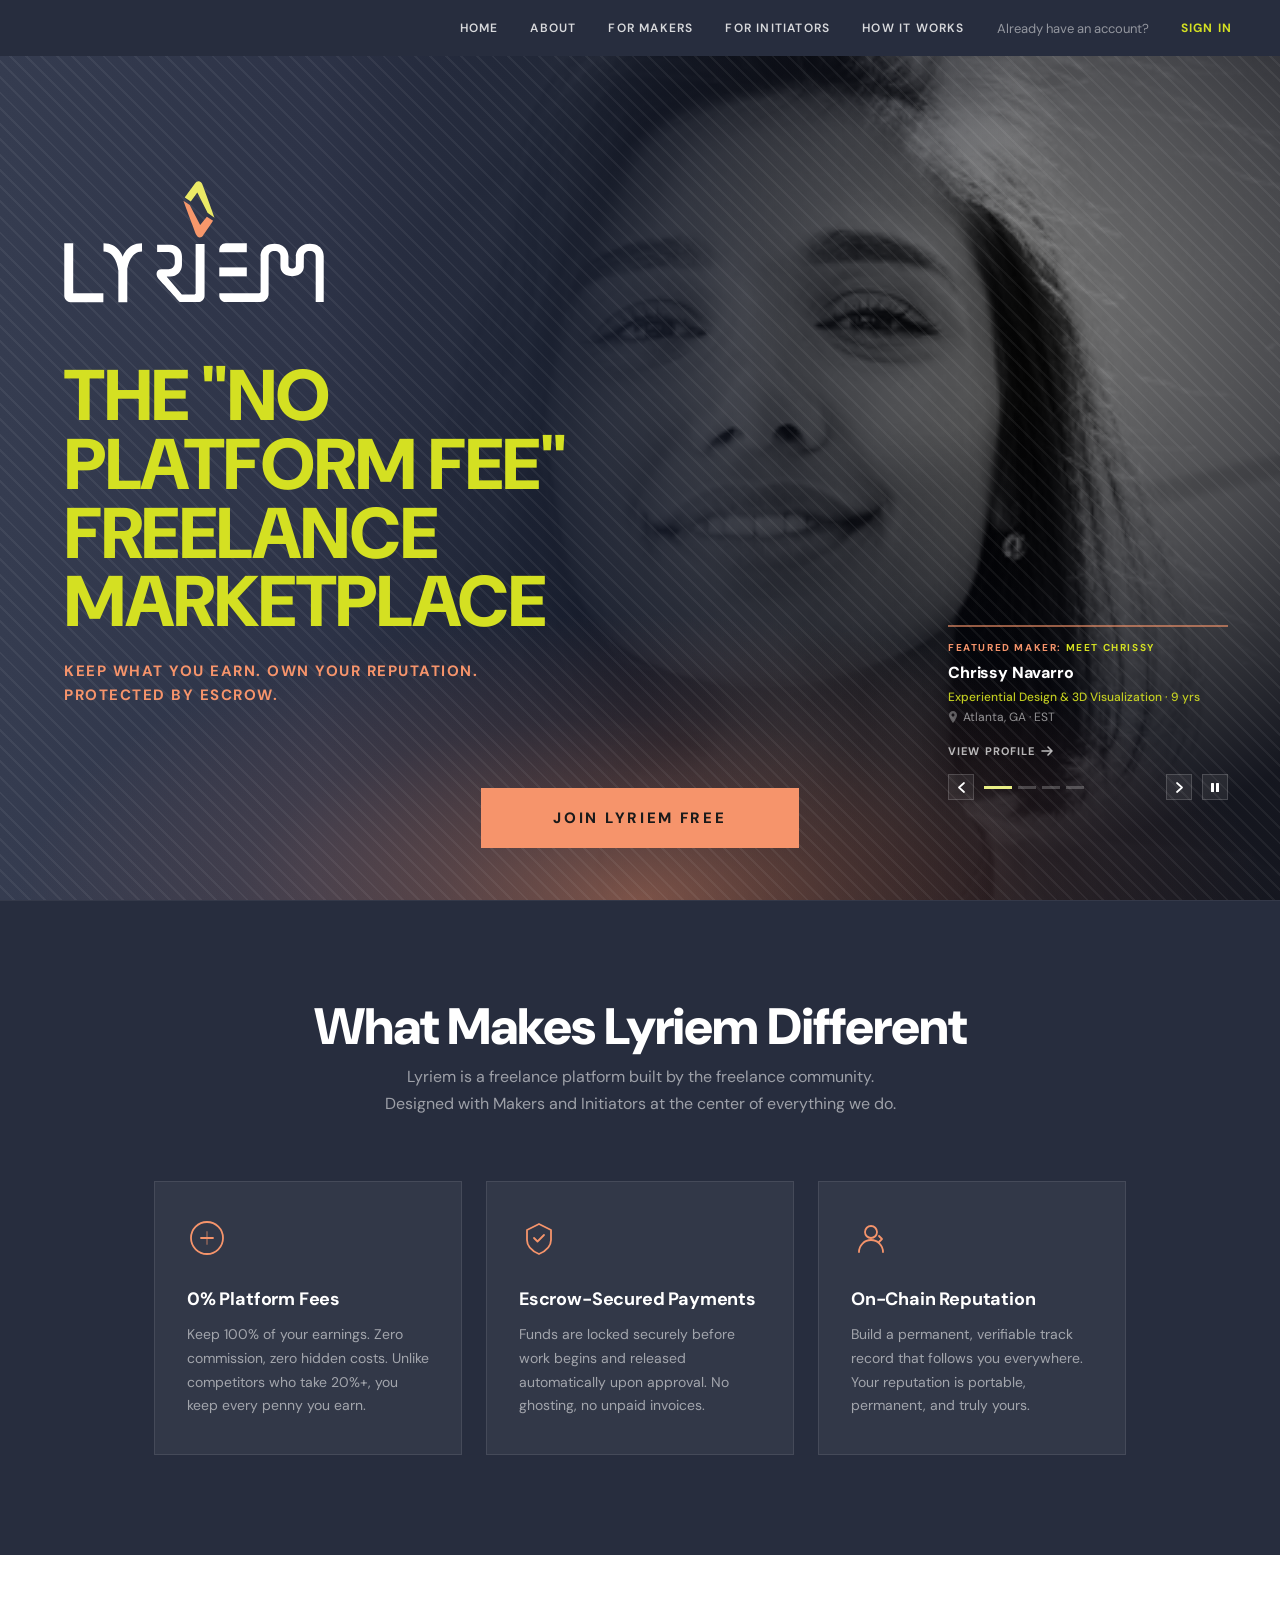
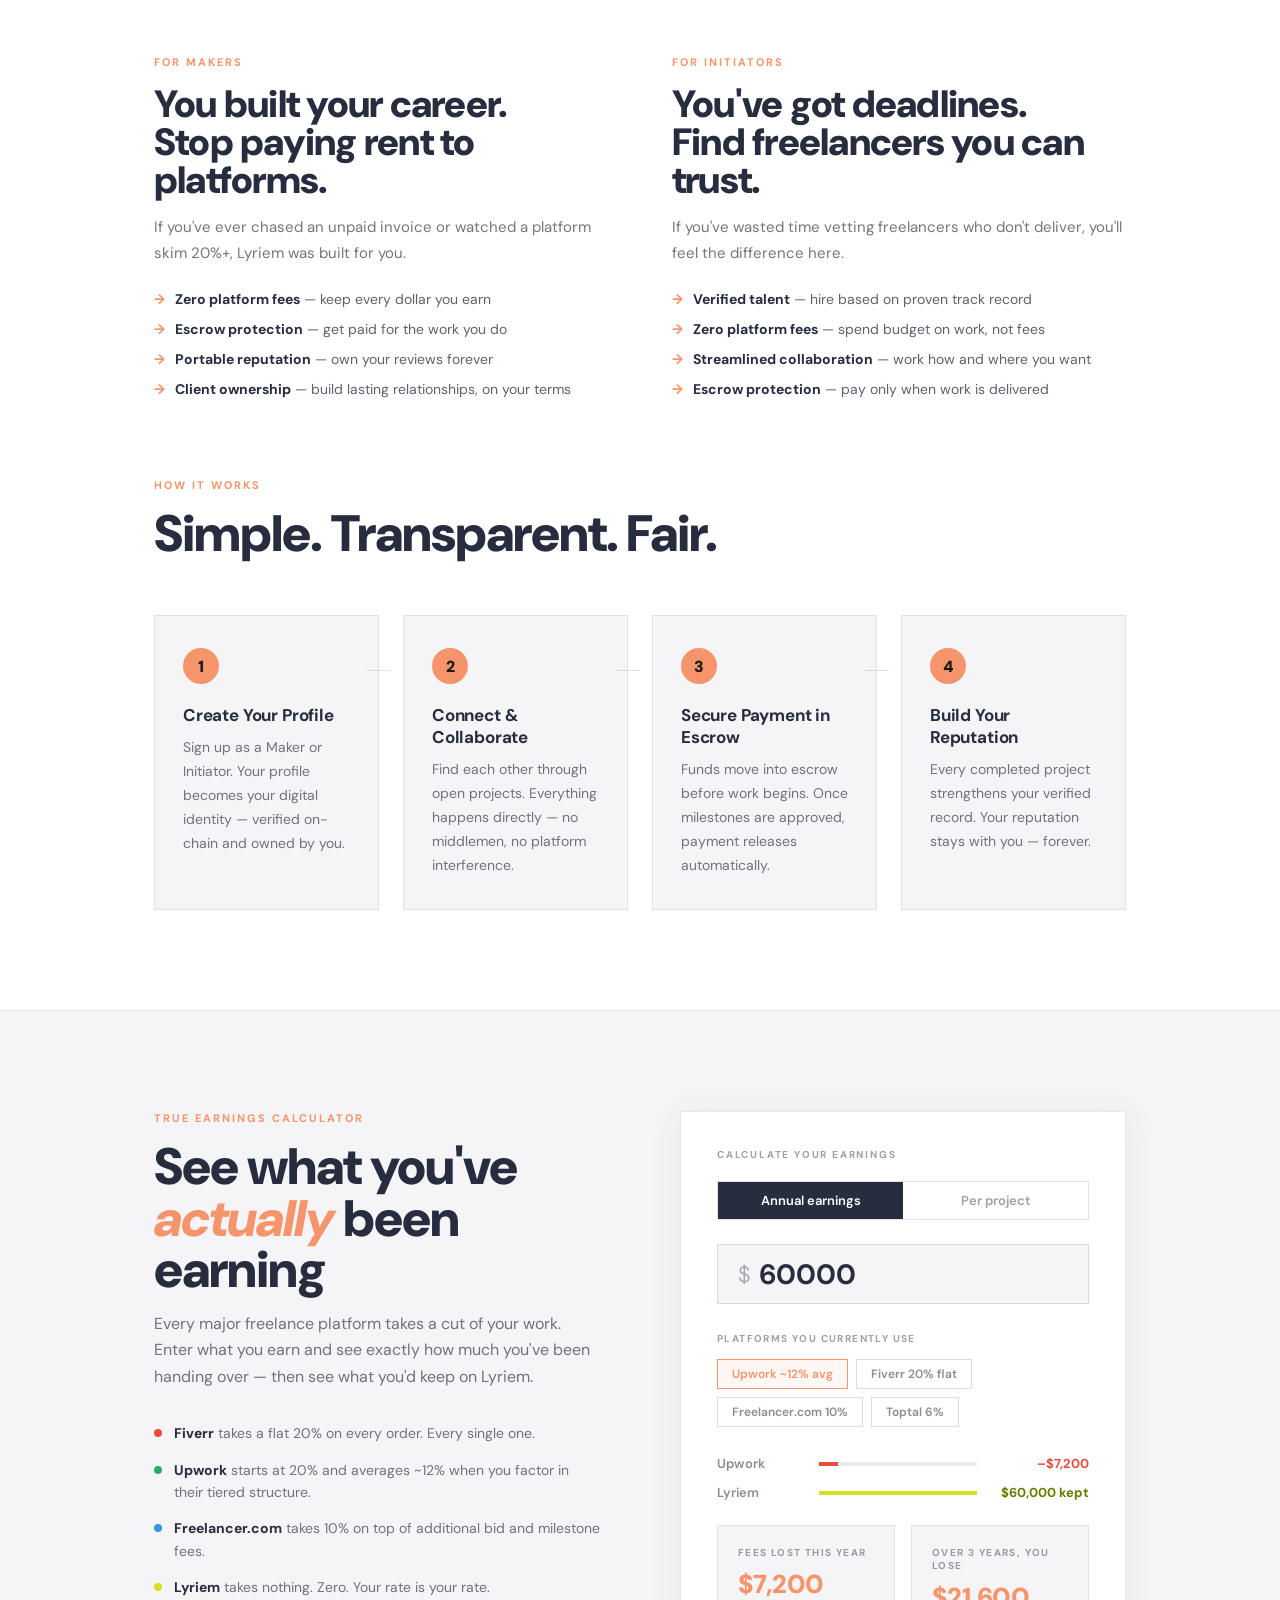
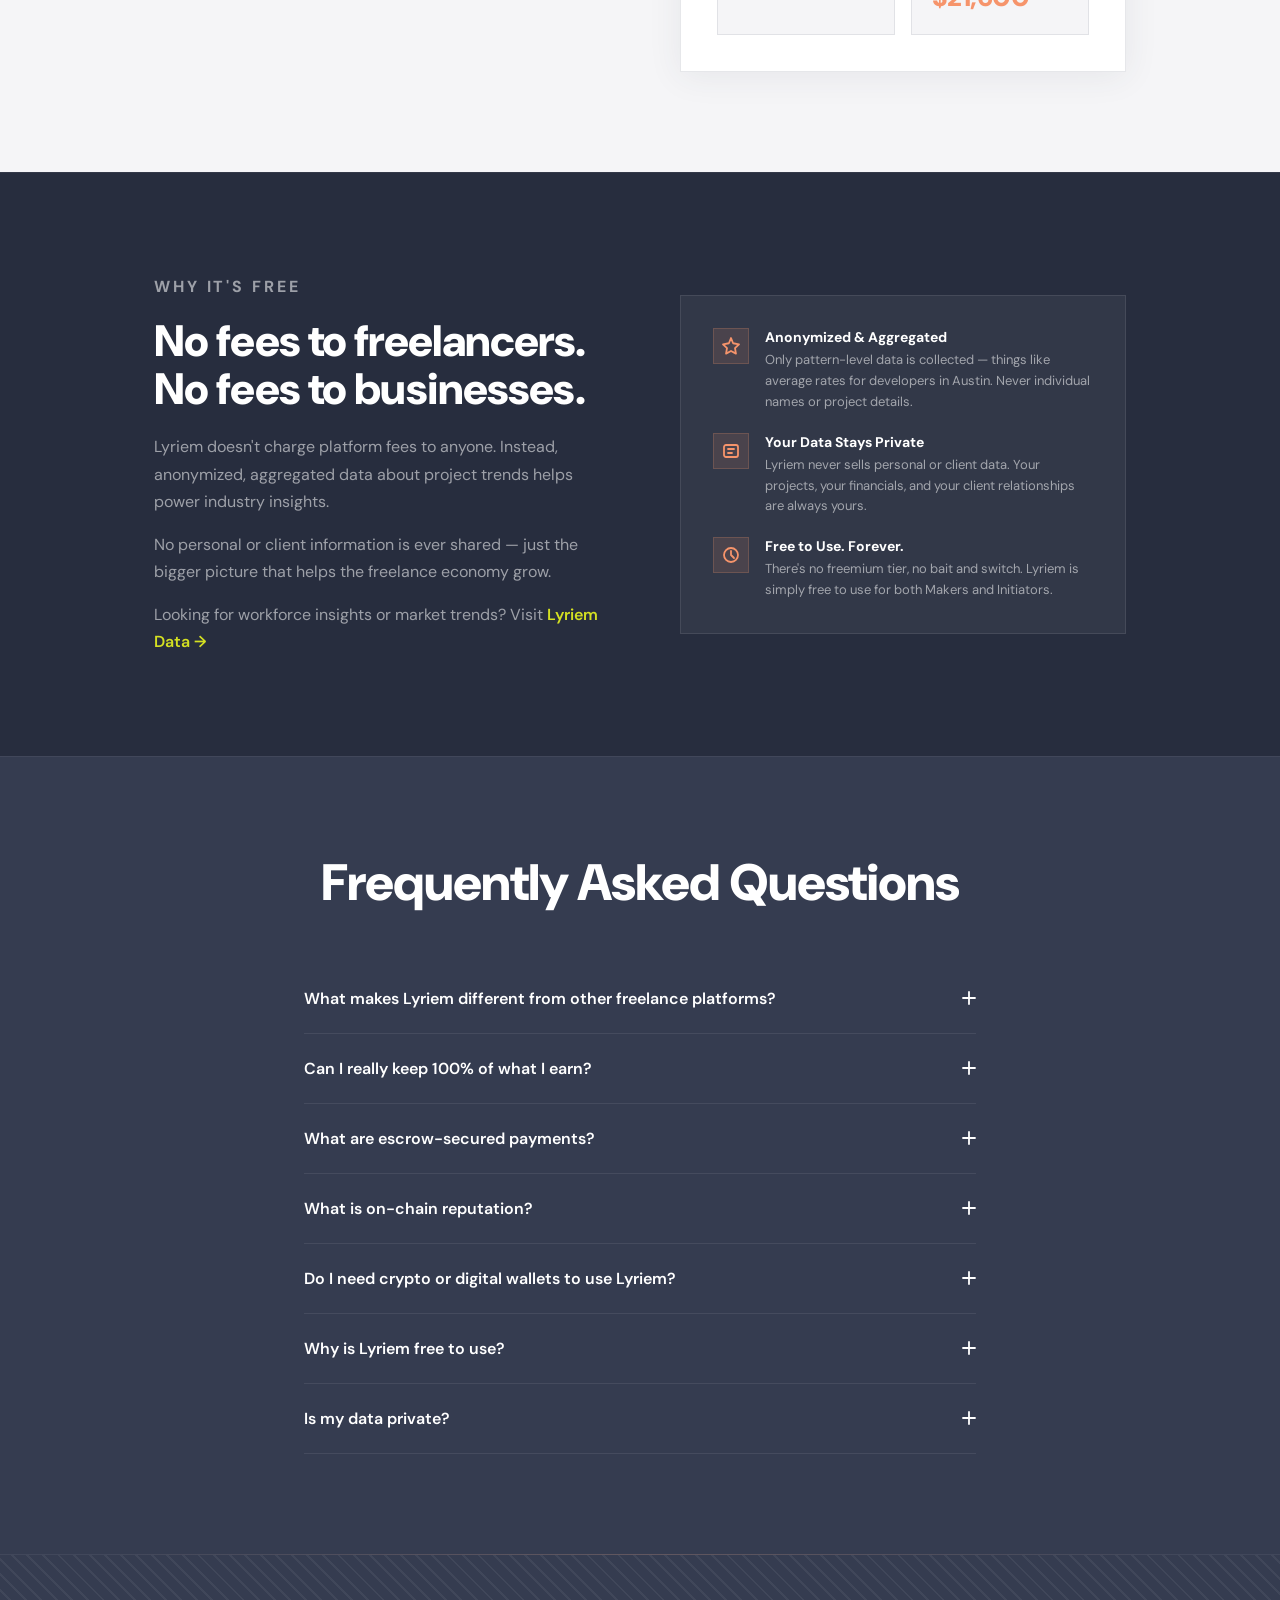
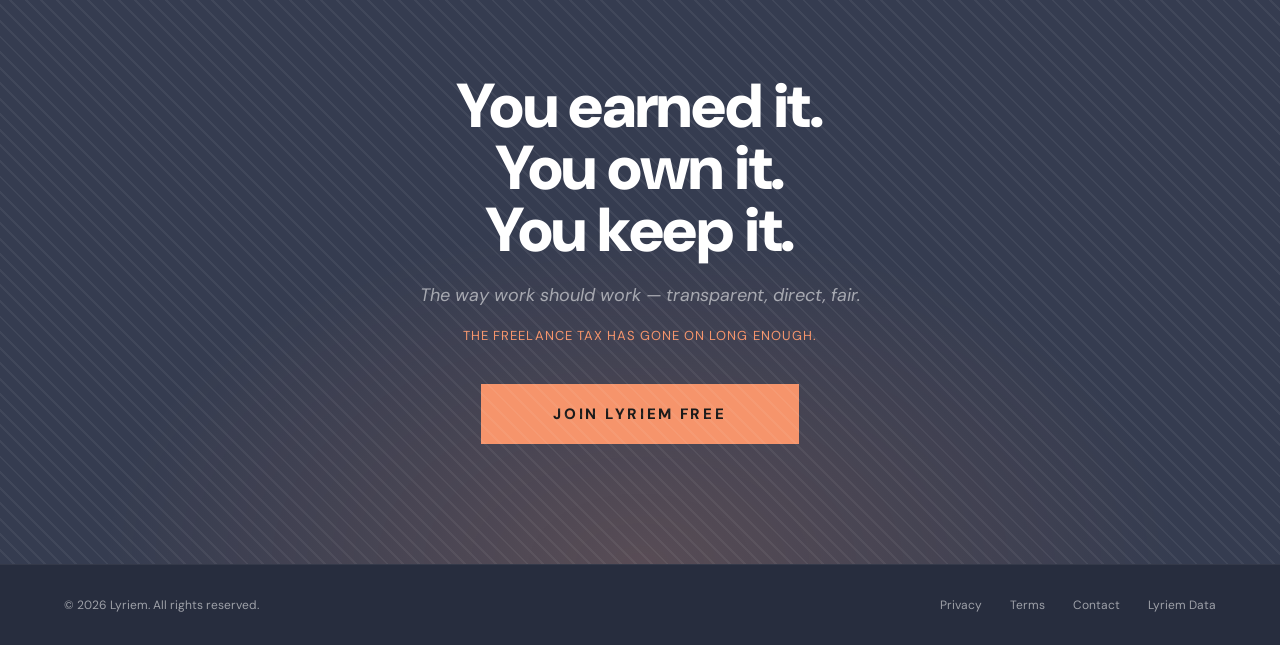
==== commit d3818f59: "Add files via upload" ====
--- a/index.html
+++ b/index.html
@@ -3,7 +3,10 @@
 <head>
 <meta charset="UTF-8">
 <meta name="viewport" content="width=device-width, initial-scale=1.0">
-<title>Lyriem — The No Platform Fee Freelance Marketplace</title>
+<title>Lyriem | A Freelance Marketplace with No Platform Fees</title>
+<meta name="description" content="Lyriem is the Upwork alternative. A freelance marketplace with no platform fees, escrow protection, and verified portable reputation. Hire freelancers.">
+<link rel="preconnect" href="https://fonts.googleapis.com">
+<link rel="preconnect" href="https://fonts.gstatic.com" crossorigin>
 <link href="https://fonts.googleapis.com/css2?family=DM+Sans:ital,opsz,wght@0,9..40,300;0,9..40,400;0,9..40,500;0,9..40,600;0,9..40,700;0,9..40,800;0,9..40,900;1,9..40,400&display=swap" rel="stylesheet">
 <style>
   *, *::before, *::after { box-sizing: border-box; margin: 0; padding: 0; }
@@ -39,20 +42,13 @@
     display: flex;
     flex-direction: column;
     overflow: hidden;
-    background:
-      linear-gradient(
-        to top right,
-        #353c50 0%,
-        #2a3044 28%,
-        #161b28 100%
-      );
+    background: linear-gradient(to top right, #353c50 0%, #2a3044 28%, #161b28 100%);
   }
 
   .portrait-zone {
     position: absolute;
     top: 0; right: 0;
-    width: 100%;
-    height: 100%;
+    width: 100%; height: 100%;
     z-index: 0;
     overflow: hidden;
   }
@@ -73,21 +69,13 @@
     display: block;
   }
 
-  /* full-width vignette — gradient matches hero bg exactly on left,
-     fades to transparent on right. No seam possible. */
   .portrait-vignette {
     position: absolute;
     inset: 0;
     z-index: 2;
     pointer-events: none;
     background:
-      linear-gradient(to right,
-        #353c50 0%,
-        #2d3347 25%,
-        rgba(30,37,55,0.85) 42%,
-        rgba(20,25,40,0.4) 60%,
-        transparent 80%
-      ),
+      linear-gradient(to right, #353c50 0%, #2d3347 25%, rgba(30,37,55,0.85) 42%, rgba(20,25,40,0.4) 60%, transparent 80%),
       radial-gradient(ellipse 50% 60% at 72% 36%, transparent 20%, rgba(8,10,20,0.4) 60%, rgba(8,10,20,0.88) 100%);
   }
 
@@ -97,13 +85,7 @@
     height: 65%;
     z-index: 3;
     pointer-events: none;
-    background: radial-gradient(
-      ellipse 70% 70% at 50% 100%,
-      var(--orange) 0%,
-      rgba(246,148,107,0.55) 22%,
-      rgba(246,148,107,0.2) 45%,
-      transparent 70%
-    );
+    background: radial-gradient(ellipse 70% 70% at 50% 100%, var(--orange) 0%, rgba(246,148,107,0.55) 22%, rgba(246,148,107,0.2) 45%, transparent 70%);
     opacity: 0.45;
   }
 
@@ -112,23 +94,10 @@
     inset: 0;
     z-index: 4;
     pointer-events: none;
-    background-image: repeating-linear-gradient(
-      45deg,
-      transparent,
-      transparent 9px,
-      rgba(255,255,255,0.055) 9px,
-      rgba(255,255,255,0.055) 11px
-    );
-  }
-
-  /* portrait-row is layout-transparent on desktop */
-  .portrait-row {
-    position: contents;
-  }
-
-  /* the texture inside portrait-row is redundant on desktop
-     since the hero-level texture already covers everything —
-     hide it on desktop, show only on mobile */
+    background-image: repeating-linear-gradient(45deg, transparent, transparent 9px, rgba(255,255,255,0.055) 9px, rgba(255,255,255,0.055) 11px);
+  }
+
+  .portrait-row { position: contents; }
   .texture-portrait { display: none; }
 
   /* ── NAV ─────────────────────────────────────────── */
@@ -140,7 +109,7 @@
     display: flex;
     align-items: center;
     justify-content: flex-end;
-    gap: 36px;
+    gap: 32px;
     padding: 0 48px;
     height: 56px;
     flex-shrink: 0;
@@ -153,6 +122,7 @@
   nav a:hover { opacity: 1; }
   .nav-already { opacity: 0.5; font-weight: 400; text-transform: none; letter-spacing: 0; font-size: 13px; }
   .nav-signin  { color: var(--yellow) !important; opacity: 1 !important; font-weight: 700; }
+  .nav-logo-mobile { display: none; }
 
   /* ── HERO CONTENT ────────────────────────────────── */
   .hero-content {
@@ -164,7 +134,7 @@
     justify-content: center;
     padding: 48px 64px 140px;
     max-width: 780px;
-    margin-top: 56px; /* nav height */
+    margin-top: 56px;
   }
 
   .logo {
@@ -197,10 +167,10 @@
     animation: fadeUp 0.6s 0.16s ease both;
   }
 
+  /* ── CTA ─────────────────────────────────────────── */
   .cta-zone {
     position: absolute;
-    bottom: 52px;
-    left: 0; right: 0;
+    bottom: 52px; left: 0; right: 0;
     z-index: 8;
     display: flex;
     align-items: center;
@@ -214,6 +184,7 @@
     justify-content: center;
     background: var(--orange);
     color: #1a1a1a;
+    font-family: 'DM Sans', sans-serif;
     font-weight: 800;
     font-size: 15px;
     letter-spacing: 0.18em;
@@ -222,56 +193,84 @@
     padding: 20px 72px;
     border: none;
     cursor: pointer;
-    position: relative;
     transition: background 0.2s, transform 0.15s;
-    font-family: 'DM Sans', sans-serif;
   }
   .cta-btn:hover { background: var(--orange-light); transform: translateY(-2px); }
-  /* glow lives on the .cta-zone wrapper so it never clips against the button */
-
-  /* ── FEATURED MAKER ──────────────────────────────── */
+
+  /* ── FEATURED MAKER (desktop) ────────────────────── */
   .featured-maker {
     position: absolute;
-    right: 52px; bottom: 130px;
+    right: 52px; bottom: 100px;
     z-index: 8;
-    width: 260px;
+    width: 280px;
     animation: fadeUp 0.6s 0.36s ease both;
   }
-  .featured-bar { width: 44px; height: 4px; background: var(--yellow); margin-bottom: 10px; }
+
+  /* thin orange rule above the card */
+  .featured-rule {
+    width: 100%;
+    height: 2px;
+    background: var(--orange);
+    opacity: 0.6;
+    margin-bottom: 14px;
+  }
+
   .featured-label {
-    font-size: 11px; font-weight: 700;
-    letter-spacing: 0.14em; text-transform: uppercase;
-    color: var(--orange); margin-bottom: 5px;
+    font-size: 10px; font-weight: 700;
+    letter-spacing: 0.16em; text-transform: uppercase;
+    color: var(--orange); margin-bottom: 8px;
     transition: opacity 0.45s ease;
   }
   .featured-label span { color: var(--yellow); }
-  .featured-desc {
-    font-size: 13px; line-height: 1.6;
-    color: var(--white); opacity: 0.85;
+
+  /* maker name — larger, prominent */
+  .maker-name {
+    font-size: 16px; font-weight: 800;
+    color: var(--white); letter-spacing: -0.01em;
+    margin-bottom: 6px;
     transition: opacity 0.45s ease;
   }
+
+  /* discipline + experience line */
+  .maker-role {
+    font-size: 12px; font-weight: 500;
+    color: var(--yellow); opacity: 0.9;
+    margin-bottom: 4px;
+    transition: opacity 0.45s ease;
+  }
+
+  /* location + timezone */
+  .maker-location {
+    font-size: 12px; font-weight: 400;
+    color: rgba(255,255,255,0.55);
+    display: flex; align-items: center; gap: 5px;
+    margin-bottom: 14px;
+    transition: opacity 0.45s ease;
+  }
+  .maker-location svg { flex-shrink: 0; opacity: 0.6; }
+
   .featured-maker.fading .featured-label,
-  .featured-maker.fading .featured-desc,
-  .featured-maker.fading .hire-link { opacity: 0 !important; }
-
-  .hire-link {
+  .featured-maker.fading .maker-name,
+  .featured-maker.fading .maker-role,
+  .featured-maker.fading .maker-location,
+  .featured-maker.fading .view-link { opacity: 0 !important; }
+
+  /* CTA link — "View Profile" */
+  .view-link {
     display: inline-flex;
     align-items: center;
     gap: 6px;
-    margin-top: 12px;
-    font-size: 11px;
-    font-weight: 700;
-    letter-spacing: 0.1em;
-    text-transform: uppercase;
-    color: var(--yellow);
+    font-size: 11px; font-weight: 700;
+    letter-spacing: 0.1em; text-transform: uppercase;
+    color: var(--white);
     text-decoration: none;
-    opacity: 0.9;
+    opacity: 0.7;
     transition: opacity 0.2s, gap 0.2s;
   }
-  .hire-link:hover { opacity: 1; gap: 9px; }
-  .hire-link svg { flex-shrink: 0; }
-
-  /* ── CAROUSEL CONTROLS (desktop base) ───────────── */
+  .view-link:hover { opacity: 1; gap: 9px; }
+  .view-link svg { flex-shrink: 0; }
+
+  /* ── CAROUSEL CONTROLS ────────────────────────────── */
   .carousel-controls {
     display: flex;
     flex-direction: row;
@@ -279,7 +278,6 @@
     gap: 10px;
     margin-top: 14px;
   }
-
   .ctrl-btn, .ctrl-pause {
     display: flex; align-items: center; justify-content: center;
     width: 26px; height: 26px;
@@ -310,62 +308,38 @@
   /* ══════════════════════════════════════════════════
      SHARED SECTION STYLES
   ══════════════════════════════════════════════════ */
-  .section {
-    padding: 100px 64px;
-    max-width: 1100px;
-    margin: 0 auto;
-  }
-
   .section-eyebrow {
-    font-size: 11px;
-    font-weight: 700;
-    letter-spacing: 0.18em;
-    text-transform: uppercase;
-    color: var(--orange);
-    margin-bottom: 16px;
-  }
-
+    font-size: 11px; font-weight: 700;
+    letter-spacing: 0.18em; text-transform: uppercase;
+    color: var(--orange); margin-bottom: 16px;
+  }
   .section-title {
     font-weight: 900;
     font-size: clamp(32px, 4vw, 52px);
-    line-height: 1.0;
-    letter-spacing: -0.02em;
+    line-height: 1.0; letter-spacing: -0.02em;
     margin-bottom: 16px;
   }
-
-  .section-title em {
-    font-style: italic;
-    color: var(--orange);
-  }
-
+  .section-title em { font-style: italic; color: var(--orange); }
   .section-subtitle {
-    font-size: 16px;
-    color: var(--text-muted);
-    line-height: 1.65;
-    max-width: 520px;
+    font-size: 16px; color: var(--text-muted);
+    line-height: 1.65; max-width: 520px;
   }
 
   /* ══════════════════════════════════════════════════
-     SECTION 1 — THE MARKETPLACE IS BROKEN
+     SECTION 1 — WHAT MAKES LYRIEM DIFFERENT
   ══════════════════════════════════════════════════ */
   .broken-section {
     background: var(--navy-dark);
     border-top: 1px solid rgba(255,255,255,0.06);
   }
-
   .broken-inner {
     padding: 100px 64px;
     max-width: 1100px;
     margin: 0 auto;
     text-align: center;
   }
-
   .broken-inner .section-title { margin-bottom: 12px; }
-  .broken-inner .section-subtitle {
-    margin: 0 auto 64px;
-    text-align: center;
-    max-width: 480px;
-  }
+  .broken-inner .section-subtitle { margin: 0 auto 64px; text-align: center; max-width: 520px; }
 
   .features-grid {
     display: grid;
@@ -373,7 +347,6 @@
     gap: 24px;
     text-align: left;
   }
-
   .feature-card {
     background: var(--card-bg);
     border: 1px solid var(--card-border);
@@ -384,809 +357,470 @@
     border-color: rgba(246,148,107,0.3);
     background: rgba(246,148,107,0.04);
   }
-
-  .feature-icon {
-    width: 40px; height: 40px;
-    margin-bottom: 24px;
-    color: var(--orange);
-  }
-
-  .feature-card h3 {
-    font-weight: 700;
-    font-size: 18px;
-    margin-bottom: 12px;
-    letter-spacing: -0.01em;
-  }
-
-  .feature-card p {
-    font-size: 14px;
-    color: var(--text-muted);
-    line-height: 1.7;
-  }
+  .feature-icon { width: 40px; height: 40px; margin-bottom: 24px; color: var(--orange); }
+  .feature-card h3 { font-weight: 700; font-size: 18px; margin-bottom: 12px; letter-spacing: -0.01em; }
+  .feature-card p  { font-size: 14px; color: var(--text-muted); line-height: 1.7; }
 
   /* ══════════════════════════════════════════════════
-     SECTION 2 — HOW IT WORKS (white bg)
+     SECTION 2 — HOW IT WORKS (white)
   ══════════════════════════════════════════════════ */
-  .how-section {
-    background: #ffffff;
-    color: var(--navy-dark);
-  }
-
-  /* override global text-muted for light bg */
+  .how-section { background: #ffffff; color: var(--navy-dark); }
   .how-section .section-eyebrow { color: var(--orange); }
   .how-section .section-title   { color: var(--navy-dark); }
-
-  .how-inner {
-    padding: 100px 64px;
-    max-width: 1100px;
-    margin: 0 auto;
-  }
+  .how-inner { padding: 100px 64px; max-width: 1100px; margin: 0 auto; }
 
   .steps-grid {
     display: grid;
-    grid-template-columns: repeat(3, 1fr);
+    grid-template-columns: repeat(4, 1fr);
     gap: 24px;
     margin-top: 56px;
   }
-
   .step-card {
     background: #f5f5f7;
     border: 1px solid rgba(53,60,80,0.1);
-    padding: 36px 32px;
+    padding: 32px 28px;
     position: relative;
     transition: border-color 0.2s, box-shadow 0.2s;
   }
-  .step-card:hover {
-    border-color: rgba(246,148,107,0.4);
-    box-shadow: 0 4px 24px rgba(246,148,107,0.1);
-  }
-
+  .step-card:hover { border-color: rgba(246,148,107,0.4); box-shadow: 0 4px 24px rgba(246,148,107,0.1); }
   .step-number {
-    display: inline-flex;
-    align-items: center;
-    justify-content: center;
-    width: 36px; height: 36px;
-    background: var(--orange);
-    color: #1a1a1a;
-    font-weight: 900;
-    font-size: 16px;
-    margin-bottom: 24px;
-    border-radius: 50%;
-  }
-
-  .step-card h3 {
-    font-weight: 700;
-    font-size: 18px;
-    margin-bottom: 12px;
-    letter-spacing: -0.01em;
-    color: var(--navy-dark);
-  }
-
-  .step-card p {
-    font-size: 14px;
-    color: rgba(39,45,62,0.65);
-    line-height: 1.7;
-  }
-
-  /* connector line between steps */
+    display: inline-flex; align-items: center; justify-content: center;
+    width: 36px; height: 36px; background: var(--orange);
+    color: #1a1a1a; font-weight: 900; font-size: 16px;
+    margin-bottom: 20px; border-radius: 50%;
+  }
+  .step-card h3 { font-weight: 700; font-size: 17px; margin-bottom: 10px; letter-spacing: -0.01em; color: var(--navy-dark); }
+  .step-card p  { font-size: 14px; color: rgba(39,45,62,0.65); line-height: 1.7; }
   .steps-grid .step-card:not(:last-child)::after {
     content: '';
     position: absolute;
-    top: 54px;
-    right: -13px;
+    top: 54px; right: -13px;
     width: 24px; height: 1px;
     background: rgba(53,60,80,0.15);
   }
 
   /* ══════════════════════════════════════════════════
-     SECTION 3 — EARNINGS CALCULATOR (white bg)
+     SECTION 3 — CALCULATOR (light)
   ══════════════════════════════════════════════════ */
-  .calc-section {
-    background: #f5f5f7;
-    border-top: 1px solid rgba(53,60,80,0.08);
-  }
-
-  .calc-section .section-eyebrow { color: var(--orange); }
-  .calc-section .section-title   { color: var(--navy-dark); }
+  .calc-section { background: #f5f5f7; border-top: 1px solid rgba(53,60,80,0.08); }
+  .calc-section .section-eyebrow  { color: var(--orange); }
+  .calc-section .section-title    { color: var(--navy-dark); }
   .calc-section .section-subtitle { color: rgba(39,45,62,0.65); }
   .calc-left .bullet-item        { color: rgba(39,45,62,0.65); }
   .calc-left .bullet-item span   { color: rgba(39,45,62,0.65); }
   .calc-left .bullet-item strong { color: var(--navy-dark); }
 
   .calc-inner {
-    padding: 100px 64px;
-    max-width: 1100px;
-    margin: 0 auto;
-    display: grid;
-    grid-template-columns: 1fr 1fr;
-    gap: 80px;
-    align-items: start;
-  }
-
-  .calc-left .bullet-list {
-    margin-top: 32px;
-    display: flex;
-    flex-direction: column;
-    gap: 14px;
-  }
-
+    padding: 100px 64px; max-width: 1100px; margin: 0 auto;
+    display: grid; grid-template-columns: 1fr 1fr; gap: 80px; align-items: start;
+  }
+  .calc-left .bullet-list { margin-top: 32px; display: flex; flex-direction: column; gap: 14px; }
   .calc-left .bullet-item {
-    display: flex;
-    gap: 12px;
-    font-size: 14px;
-    line-height: 1.6;
-    color: rgba(39,45,62,0.65); /* dark text — calc section is light bg */
-  }
-
-  .bullet-dot {
-    width: 8px; height: 8px;
-    border-radius: 50%;
-    margin-top: 7px;
-    flex-shrink: 0;
-  }
+    display: flex; gap: 12px; font-size: 14px; line-height: 1.6;
+    color: rgba(39,45,62,0.65);
+  }
+  .bullet-dot { width: 8px; height: 8px; border-radius: 50%; margin-top: 7px; flex-shrink: 0; }
   .bullet-dot.fiverr     { background: #e74c3c; }
   .bullet-dot.upwork     { background: #27ae60; }
   .bullet-dot.freelancer { background: #3498db; }
   .bullet-dot.lyriem     { background: var(--yellow); }
-
   .bullet-item strong { color: var(--navy-dark); }
 
-  /* ── CALCULATOR WIDGET ───────────────────────────── */
-  .calc-widget {
-    background: #ffffff;
-    border: 1px solid rgba(53,60,80,0.12);
-    padding: 36px;
-    box-shadow: 0 4px 32px rgba(53,60,80,0.08);
-  }
-
-  .calc-widget-label {
-    font-size: 10px;
-    font-weight: 700;
-    letter-spacing: 0.18em;
-    text-transform: uppercase;
-    color: rgba(39,45,62,0.45);
-    margin-bottom: 20px;
-  }
-
-  .calc-tabs {
-    display: flex;
-    border: 1px solid rgba(53,60,80,0.15);
-    margin-bottom: 24px;
-  }
-
+  .calc-widget { background: #ffffff; border: 1px solid rgba(53,60,80,0.12); padding: 36px; box-shadow: 0 4px 32px rgba(53,60,80,0.08); }
+  .calc-widget-label { font-size: 10px; font-weight: 700; letter-spacing: 0.18em; text-transform: uppercase; color: rgba(39,45,62,0.45); margin-bottom: 20px; }
+  .calc-tabs { display: flex; border: 1px solid rgba(53,60,80,0.15); margin-bottom: 24px; }
   .calc-tab {
-    flex: 1;
-    padding: 10px;
-    font-size: 13px;
-    font-weight: 600;
-    text-align: center;
-    cursor: pointer;
-    color: rgba(39,45,62,0.45);
-    background: transparent;
-    border: none;
-    font-family: 'DM Sans', sans-serif;
-    transition: background 0.2s, color 0.2s;
-  }
-  .calc-tab.active {
-    background: var(--navy-dark);
-    color: var(--white);
-  }
-
+    flex: 1; padding: 10px; font-size: 13px; font-weight: 600; text-align: center;
+    cursor: pointer; color: rgba(39,45,62,0.45); background: transparent; border: none;
+    font-family: 'DM Sans', sans-serif; transition: background 0.2s, color 0.2s;
+  }
+  .calc-tab.active { background: var(--navy-dark); color: var(--white); }
   .calc-input-wrap {
-    display: flex;
-    align-items: center;
-    border: 1px solid rgba(53,60,80,0.15);
-    background: #f5f5f7;
-    padding: 0 20px;
-    margin-bottom: 28px;
-    height: 60px;
-  }
-
-  .calc-dollar {
-    font-size: 22px;
-    font-weight: 300;
-    color: rgba(39,45,62,0.4);
-    margin-right: 8px;
-  }
-
+    display: flex; align-items: center;
+    border: 1px solid rgba(53,60,80,0.15); background: #f5f5f7;
+    padding: 0 20px; margin-bottom: 28px; height: 60px;
+  }
+  .calc-dollar { font-size: 22px; font-weight: 300; color: rgba(39,45,62,0.4); margin-right: 8px; }
   .calc-input {
-    flex: 1;
-    background: transparent;
-    border: none;
-    outline: none;
-    font-family: 'DM Sans', sans-serif;
-    font-size: 28px;
-    font-weight: 700;
-    color: var(--navy-dark);
-    width: 100%;
-  }
-
-  .calc-platform-label {
-    font-size: 10px;
-    font-weight: 700;
-    letter-spacing: 0.14em;
-    text-transform: uppercase;
-    color: rgba(39,45,62,0.45);
-    margin-bottom: 14px;
-  }
-
-  .platform-chips {
-    display: flex;
-    flex-wrap: wrap;
-    gap: 8px;
-    margin-bottom: 28px;
-  }
-
+    flex: 1; background: transparent; border: none; outline: none;
+    font-family: 'DM Sans', sans-serif; font-size: 28px; font-weight: 700; color: var(--navy-dark); width: 100%;
+  }
+  .calc-platform-label { font-size: 10px; font-weight: 700; letter-spacing: 0.14em; text-transform: uppercase; color: rgba(39,45,62,0.45); margin-bottom: 14px; }
+  .platform-chips { display: flex; flex-wrap: wrap; gap: 8px; margin-bottom: 28px; }
   .platform-chip {
-    padding: 6px 14px;
-    border: 1px solid rgba(53,60,80,0.18);
-    font-size: 12px;
-    font-weight: 600;
-    color: rgba(39,45,62,0.55);
-    cursor: pointer;
-    background: transparent;
-    font-family: 'DM Sans', sans-serif;
-    transition: all 0.15s;
-    white-space: nowrap;
-  }
-  .platform-chip.active {
-    border-color: var(--orange);
-    color: var(--orange);
-    background: rgba(246,148,107,0.08);
-  }
-
-  /* results bars */
+    padding: 6px 14px; border: 1px solid rgba(53,60,80,0.18);
+    font-size: 12px; font-weight: 600; color: rgba(39,45,62,0.55);
+    cursor: pointer; background: transparent; font-family: 'DM Sans', sans-serif;
+    transition: all 0.15s; white-space: nowrap;
+  }
+  .platform-chip.active { border-color: var(--orange); color: var(--orange); background: rgba(246,148,107,0.08); }
+
   .calc-results { display: flex; flex-direction: column; gap: 12px; margin-bottom: 24px; }
-
-  .result-row {
-    display: flex;
-    align-items: center;
-    gap: 12px;
-  }
-
-  .result-label {
-    font-size: 13px;
-    font-weight: 600;
-    width: 90px;
-    flex-shrink: 0;
-    color: rgba(39,45,62,0.55);
-  }
-
+  .result-row { display: flex; align-items: center; gap: 12px; }
+  .result-label { font-size: 13px; font-weight: 600; width: 90px; flex-shrink: 0; color: rgba(39,45,62,0.55); }
   .result-bar-wrap { flex: 1; height: 4px; background: rgba(53,60,80,0.1); position: relative; overflow: hidden; }
   .result-bar { height: 100%; transition: width 0.6s cubic-bezier(0.4,0,0.2,1); }
   .result-bar.platform-bar { background: #e74c3c; }
   .result-bar.lyriem-bar   { background: var(--yellow); }
-
-  .result-value {
-    font-size: 13px;
-    font-weight: 700;
-    width: 100px;
-    text-align: right;
-    flex-shrink: 0;
-  }
+  .result-value { font-size: 13px; font-weight: 700; width: 100px; text-align: right; flex-shrink: 0; }
   .result-value.negative { color: #e74c3c; }
-  .result-value.positive { color: #6a7a00; } /* darker yellow for legibility on white */
-
-  .calc-summary {
-    display: grid;
-    grid-template-columns: 1fr 1fr;
-    gap: 16px;
-  }
-
-  .summary-card {
-    background: #f5f5f7;
-    border: 1px solid rgba(53,60,80,0.1);
-    padding: 20px;
-  }
-
-  .summary-card .summary-label {
-    font-size: 10px;
-    font-weight: 700;
-    letter-spacing: 0.14em;
-    text-transform: uppercase;
-    color: rgba(39,45,62,0.45);
-    margin-bottom: 8px;
-  }
-
-  .summary-card .summary-value {
-    font-size: 26px;
-    font-weight: 900;
-    letter-spacing: -0.02em;
+  .result-value.positive  { color: #6a7a00; }
+
+  .calc-summary { display: grid; grid-template-columns: 1fr 1fr; gap: 16px; }
+  .summary-card { background: #f5f5f7; border: 1px solid rgba(53,60,80,0.1); padding: 20px; }
+  .summary-card .summary-label { font-size: 10px; font-weight: 700; letter-spacing: 0.14em; text-transform: uppercase; color: rgba(39,45,62,0.45); margin-bottom: 8px; }
+  .summary-card .summary-value { font-size: 26px; font-weight: 900; letter-spacing: -0.02em; color: var(--orange); }
+
+  /* ══════════════════════════════════════════════════
+     SECTION 4 — WHY IT'S FREE (dark)
+  ══════════════════════════════════════════════════ */
+  .free-section {
+    background: var(--navy-dark);
+    border-top: 1px solid rgba(255,255,255,0.06);
+  }
+  .free-inner {
+    padding: 100px 64px; max-width: 1100px; margin: 0 auto;
+    display: grid; grid-template-columns: 1fr 1fr; gap: 80px; align-items: center;
+  }
+  .free-inner h2 { font-weight: 900; font-size: clamp(28px, 3.5vw, 44px); line-height: 1.1; letter-spacing: -0.02em; margin-bottom: 20px; }
+  .free-inner p  { font-size: 16px; color: var(--text-muted); line-height: 1.7; margin-bottom: 16px; }
+  .free-inner p:last-child { margin-bottom: 0; }
+  .free-inner .section-eyebrow { margin-bottom: 16px; }
+  .free-highlight {
+    background: var(--card-bg); border: 1px solid var(--card-border);
+    padding: 32px; display: flex; flex-direction: column; gap: 20px;
+  }
+  .free-highlight-item { display: flex; gap: 16px; align-items: flex-start; }
+  .free-highlight-icon {
+    width: 36px; height: 36px; flex-shrink: 0;
+    background: rgba(246,148,107,0.12);
+    border: 1px solid rgba(246,148,107,0.2);
+    display: flex; align-items: center; justify-content: center;
     color: var(--orange);
   }
+  .free-highlight-text h4 { font-size: 14px; font-weight: 700; margin-bottom: 4px; }
+  .free-highlight-text p  { font-size: 13px; color: var(--text-muted); line-height: 1.6; margin: 0; }
 
   /* ══════════════════════════════════════════════════
-     SECTION 4 — FOOTER CTA
+     SECTION 5 — FAQ (dark)
+  ══════════════════════════════════════════════════ */
+  .faq-section {
+    background: var(--navy);
+    border-top: 1px solid rgba(255,255,255,0.06);
+  }
+  .faq-inner {
+    padding: 100px 64px; max-width: 800px; margin: 0 auto;
+  }
+  .faq-inner .section-title { text-align: center; margin-bottom: 56px; }
+
+  .faq-item {
+    border-bottom: 1px solid rgba(255,255,255,0.08);
+  }
+  .faq-question {
+    width: 100%; background: none; border: none; color: var(--white);
+    font-family: 'DM Sans', sans-serif; font-size: 16px; font-weight: 600;
+    text-align: left; padding: 24px 0; cursor: pointer;
+    display: flex; justify-content: space-between; align-items: center;
+    gap: 16px; transition: color 0.2s;
+  }
+  .faq-question:hover { color: var(--yellow); }
+  .faq-question svg { flex-shrink: 0; transition: transform 0.3s; }
+  .faq-item.open .faq-question { color: var(--yellow); }
+  .faq-item.open .faq-question svg { transform: rotate(45deg); }
+  .faq-answer {
+    font-size: 15px; color: var(--text-muted); line-height: 1.7;
+    max-height: 0; overflow: hidden; transition: max-height 0.4s ease, padding 0.3s ease;
+    padding-bottom: 0;
+  }
+  .faq-item.open .faq-answer { max-height: 400px; padding-bottom: 24px; }
+
+  /* ══════════════════════════════════════════════════
+     FOOTER CTA
   ══════════════════════════════════════════════════ */
   .footer-cta {
-    background:
-      radial-gradient(ellipse 60% 80% at 50% 100%, rgba(246,148,107,0.18) 0%, transparent 70%),
-      var(--navy);
+    background: radial-gradient(ellipse 60% 80% at 50% 100%, rgba(246,148,107,0.18) 0%, transparent 70%), var(--navy);
     border-top: 1px solid rgba(255,255,255,0.06);
-    position: relative;
-    overflow: hidden;
-  }
-
-  /* footer CTA glow comes from background gradient only — no pseudo-element to avoid hard-line artifacts */
-
+    position: relative; overflow: hidden;
+  }
   .footer-cta-inner {
-    position: relative;
-    z-index: 2;
-    padding: 120px 64px;
-    max-width: 700px;
-    margin: 0 auto;
-    text-align: center;
-  }
-
-  .footer-cta-inner .section-title {
-    font-size: clamp(36px, 5vw, 62px);
-    margin-bottom: 20px;
-  }
-
+    position: relative; z-index: 2;
+    padding: 120px 64px; max-width: 700px; margin: 0 auto; text-align: center;
+  }
+  .footer-cta-inner .section-title { font-size: clamp(36px, 5vw, 62px); margin-bottom: 20px; }
   .footer-cta-inner .section-subtitle {
-    font-style: italic;
-    max-width: 420px;
-    margin: 0 auto 48px;
-    text-align: center;
-  }
-
-  /* ── SITE FOOTER ─────────────────────────────────── */
+    font-size: 18px; font-style: italic;
+    max-width: 460px; margin: 0 auto 16px; text-align: center;
+    color: var(--text-muted);
+  }
+  .footer-cta-inner .footer-tagline {
+    font-size: 13px; letter-spacing: 0.08em; text-transform: uppercase;
+    color: var(--orange); margin-bottom: 40px;
+  }
+
   .site-footer {
     background: var(--navy-dark);
     border-top: 1px solid rgba(255,255,255,0.06);
     padding: 32px 64px;
-    display: flex;
-    align-items: center;
-    justify-content: space-between;
-    font-size: 12px;
-    color: var(--text-muted);
-  }
-
+    display: flex; align-items: center; justify-content: space-between;
+    font-size: 12px; color: var(--text-muted);
+  }
   .site-footer a { color: var(--text-muted); text-decoration: none; }
   .site-footer a:hover { color: var(--white); }
-
   .footer-links { display: flex; gap: 28px; }
 
   /* ══════════════════════════════════════════════════
-     ANIMATIONS
+     ANIMATIONS + REVEAL
   ══════════════════════════════════════════════════ */
   @keyframes fadeUp {
     from { opacity: 0; transform: translateY(20px); }
     to   { opacity: 1; transform: translateY(0); }
   }
-
-  /* scroll-triggered fade-up for content sections */
-  .reveal {
-    opacity: 0;
-    transform: translateY(28px);
-    transition: opacity 0.65s ease, transform 0.65s ease;
-  }
-  .reveal.visible {
-    opacity: 1;
-    transform: translateY(0);
-  }
+  .reveal { opacity: 0; transform: translateY(28px); transition: opacity 0.65s ease, transform 0.65s ease; }
+  .reveal.visible { opacity: 1; transform: translateY(0); }
 
   /* ══════════════════════════════════════════════════
-     MOBILE — ≤ 768px
-     Strategy:
-     - Hero: portrait becomes full-bleed bg, text stacks
-       over it with stronger vignette; Featured Maker
-       moves below headline area
-     - Nav: collapses to hamburger menu
-     - All grids: single column
-     - Calculator: stacks vertically
-     - Padding: 24px gutters throughout
-     - CTA button: full width on small screens
+     HAMBURGER + MOBILE DRAWER
   ══════════════════════════════════════════════════ */
-
-  /* ── HAMBURGER BUTTON ────────────────────────────── */
   .nav-hamburger {
-    display: none;
-    flex-direction: column;
-    justify-content: center;
-    gap: 5px;
-    width: 36px; height: 36px;
-    background: none;
-    border: none;
-    cursor: pointer;
-    padding: 4px;
-    margin-left: auto;
-    flex-shrink: 0;
-  }
-  .nav-hamburger span {
-    display: block;
-    height: 2px;
-    background: var(--white);
-    border-radius: 2px;
-    transition: transform 0.3s, opacity 0.3s;
-  }
+    display: none; flex-direction: column; justify-content: center; gap: 5px;
+    width: 36px; height: 36px; background: none; border: none;
+    cursor: pointer; padding: 4px; margin-left: auto; flex-shrink: 0;
+  }
+  .nav-hamburger span { display: block; height: 2px; background: var(--white); border-radius: 2px; transition: transform 0.3s, opacity 0.3s; }
   .nav-hamburger.open span:nth-child(1) { transform: translateY(7px) rotate(45deg); }
   .nav-hamburger.open span:nth-child(2) { opacity: 0; }
   .nav-hamburger.open span:nth-child(3) { transform: translateY(-7px) rotate(-45deg); }
 
-  /* ── MOBILE NAV DRAWER ───────────────────────────── */
   .nav-drawer {
-    display: none;
-    position: fixed;
-    top: 56px; left: 0; right: 0;
-    background: #272d3e;
-    z-index: 99;
-    flex-direction: column;
-    padding: 24px 28px;
-    gap: 0;
+    display: none; position: fixed;
+    top: 56px; left: 0; right: 0; background: #272d3e; z-index: 99;
+    flex-direction: column; padding: 24px 28px; gap: 0;
     border-top: 1px solid rgba(255,255,255,0.08);
     box-shadow: 0 12px 32px rgba(0,0,0,0.4);
   }
   .nav-drawer.open { display: flex; }
   .nav-drawer a, .nav-drawer .nav-already {
-    display: block;
-    padding: 14px 0;
+    display: block; padding: 14px 0;
     border-bottom: 1px solid rgba(255,255,255,0.06);
-    font-size: 14px;
-    font-weight: 600;
-    letter-spacing: 0.08em;
-    text-transform: uppercase;
-    color: var(--white);
-    text-decoration: none;
-    opacity: 0.85;
-  }
-  .nav-drawer .nav-already {
-    font-size: 12px;
-    font-weight: 400;
-    text-transform: none;
-    letter-spacing: 0;
-    opacity: 0.5;
-    padding-top: 20px;
-    border-bottom: none;
-  }
-  .nav-drawer .nav-signin {
-    color: var(--yellow) !important;
-    opacity: 1 !important;
-    border-bottom: none;
-    padding-top: 4px;
-  }
-
+    font-size: 14px; font-weight: 600; letter-spacing: 0.08em;
+    text-transform: uppercase; color: var(--white); text-decoration: none; opacity: 0.85;
+  }
+  .nav-drawer .nav-already { font-size: 12px; font-weight: 400; text-transform: none; letter-spacing: 0; opacity: 0.5; padding-top: 20px; border-bottom: none; }
+  .nav-drawer .nav-signin  { color: var(--yellow) !important; opacity: 1 !important; border-bottom: none; padding-top: 4px; }
+
+  /* ══════════════════════════════════════════════════
+     MOBILE — ≤ 768px
+  ══════════════════════════════════════════════════ */
   @media (max-width: 768px) {
 
-    /* ── NAV ───────────────────────────────────────── */
-    nav {
-      padding: 0 20px;
-      justify-content: space-between;
-    }
+    nav { padding: 0 20px; justify-content: space-between; }
     nav > a, nav > span { display: none; }
     .nav-hamburger { display: flex; }
 
-    /* ── HERO ──────────────────────────────────────── */
-    .hero {
-      height: auto;
-      min-height: unset;
+    .hero { height: auto; min-height: unset; }
+
+    /* portrait strip */
+    .portrait-row {
+      display: block !important; position: relative !important;
+      width: 100%; height: 380px; flex-shrink: 0;
+      order: 3; overflow: hidden;
     }
-
-    /* ── PORTRAIT ROW — dedicated image block ───────── */
-    /* Switches from layout-transparent to a real contained row */
-    .portrait-row {
-      display: block !important;
-      position: relative !important;
-      width: 100%;
-      height: 360px; /* portrait strip height — adjust to taste */
-      flex-shrink: 0;
-      order: 3; /* after hero-content (1) and CTA (2) */
-      overflow: hidden;
+    .portrait-zone  { position: absolute !important; inset: 0; width: 100% !important; height: 100% !important; }
+    .portrait-vignette {
+      position: absolute !important; inset: 0; width: 100% !important; height: 100% !important;
+      background:
+        linear-gradient(to bottom, var(--navy) 0%, transparent 20%, transparent 80%, var(--navy) 100%),
+        linear-gradient(to right, var(--navy) 0%, transparent 25%);
     }
-
-    /* portrait slides fill the row */
-    .portrait-zone {
-      position: absolute !important;
-      inset: 0;
-      width: 100% !important;
-      height: 100% !important;
-    }
-
-    /* vignette scoped to row */
-    .portrait-vignette {
-      position: absolute !important;
-      inset: 0;
-      width: 100% !important;
-      height: 100% !important;
-      background:
-        linear-gradient(to bottom, var(--navy) 0%, transparent 25%, transparent 75%, var(--navy) 100%),
-        linear-gradient(to right,  var(--navy) 0%, transparent 30%);
-    }
-
-    /* glow in portrait row — blooms up from bottom of strip */
     .portrait-glow {
-      position: absolute !important;
-      inset: 0;
-      height: 100% !important;
-      background: radial-gradient(
-        ellipse 80% 60% at 50% 110%,
-        var(--orange) 0%,
-        rgba(246,148,107,0.4) 30%,
-        transparent 70%
-      );
+      position: absolute !important; inset: 0; height: 100% !important;
+      background: radial-gradient(ellipse 80% 60% at 50% 110%, var(--orange) 0%, rgba(246,148,107,0.4) 30%, transparent 70%);
       opacity: 0.35;
     }
-
-    /* texture inside portrait row visible on mobile */
     .texture-portrait { display: block !important; }
-
-    /* hero-level texture stays but scoped to non-portrait areas */
-    .hero > .texture-overlay {
-      z-index: 4;
-      pointer-events: none;
+    .hero > .texture-overlay { z-index: 4; pointer-events: none; }
+
+    /* orange rule separator between text and portrait strip */
+    .portrait-row::before {
+      content: '';
+      position: absolute;
+      top: 0; left: 0; right: 0;
+      height: 2px;
+      background: var(--orange);
+      opacity: 0.5;
+      z-index: 10;
     }
 
-    /* ── FEATURED MAKER — bottom-right of portrait row ── */
+    /* Featured maker — bottom-right of portrait strip */
     .featured-maker {
       position: absolute !important;
-      right: 16px !important;
-      bottom: 12px !important;
-      left: auto !important;
-      width: auto !important;
-      max-width: 220px !important;
-      padding: 10px 12px !important;
-      background: rgba(39,45,62,0.72);
-      backdrop-filter: blur(8px);
-      -webkit-backdrop-filter: blur(8px);
-      border: 1px solid rgba(255,255,255,0.1);
-      animation: fadeUp 0.6s 0.36s ease both;
-      order: unset !important;
-      z-index: 8;
+      right: 14px !important; bottom: 14px !important;
+      left: auto !important; width: auto !important; max-width: 230px !important;
+      padding: 12px 14px !important;
+      background: rgba(30,36,52,0.88);
+      backdrop-filter: blur(10px); -webkit-backdrop-filter: blur(10px);
+      border: 1px solid rgba(255,255,255,0.12) !important;
+      order: unset !important; z-index: 8;
     }
-
-    .featured-maker .featured-bar { display: block; width: 28px; height: 3px; margin-bottom: 6px; }
-    .featured-maker .featured-desc { display: none; } /* still hidden — keeps it tight */
-    .featured-maker .featured-label { font-size: 9px; margin-bottom: 3px; }
-    .hire-link { font-size: 9px; margin-top: 4px; margin-bottom: 6px; }
-
-    /* carousel controls: single tight row */
+    /* hide rule on mobile — border replaces it */
+    .featured-maker .featured-rule { display: none; }
+    .featured-maker .featured-label { font-size: 9px; margin-bottom: 5px; }
+    .maker-name     { font-size: 13px; margin-bottom: 3px; }
+    .maker-role     { font-size: 10px; margin-bottom: 3px; }
+    .maker-location { font-size: 10px; margin-bottom: 10px; }
+    .view-link      { font-size: 9px; }
+
+    /* carousel controls: tight single row */
     .carousel-controls {
-      display: flex !important;
-      flex-direction: row !important;
-      flex-wrap: nowrap !important;
-      align-items: center !important;
-      gap: 6px !important;
-      margin-top: 0 !important;
+      display: flex !important; flex-direction: row !important;
+      flex-wrap: nowrap !important; align-items: center !important;
+      gap: 6px !important; margin-top: 8px !important;
     }
-
-    /* shrink control buttons on mobile */
-    .ctrl-btn, .ctrl-pause {
-      width: 22px !important;
-      height: 22px !important;
-    }
-
-    /* ── HERO CONTENT ───────────────────────────────── */
-    .hero-content {
-      padding: 28px 24px 20px;
-      max-width: 100%;
-      justify-content: flex-start;
-      flex: 0 0 auto;
-      order: 1;
-    }
-
-    /* ── CTA — below hero text, above portrait row ─────── */
-    .cta-zone {
-      position: static;
-      padding: 20px 24px 0;
-      order: 2;
-      animation: fadeUp 0.6s 0.28s ease both;
-    }
-    .cta-btn {
-      width: 100%;
-      justify-content: center;
-      padding: 18px 24px;
-    }
-
-    /* logo smaller, no negative offset */
+    .ctrl-btn, .ctrl-pause { width: 22px !important; height: 22px !important; }
+
+    /* hero content */
+    .hero-content { padding: 28px 24px 20px; max-width: 100%; justify-content: flex-start; flex: 0 0 auto; order: 1; }
     .logo { margin-left: 0; margin-bottom: 20px; }
     .logo svg { width: 190px !important; }
-
     .headline { font-size: clamp(36px, 10.5vw, 54px); margin-bottom: 16px; }
     .subhead  { font-size: 12px; margin-bottom: 0; }
 
-    /* ── SECTION PADDING ────────────────────────────── */
-    .broken-inner,
-    .how-inner,
-    .footer-cta-inner {
-      padding: 64px 24px;
-    }
-
-    .calc-inner {
-      padding: 64px 24px;
-      grid-template-columns: 1fr;
-      gap: 48px;
-    }
-
-    /* ── GRIDS → SINGLE COLUMN ──────────────────────── */
-    .features-grid,
-    .steps-grid {
-      grid-template-columns: 1fr;
-      gap: 16px;
-    }
-
+    /* CTA — smaller, centered, not full width */
+    .cta-zone { position: static; padding: 20px 24px 0; order: 2; display: flex; justify-content: center; }
+    .cta-btn  { width: auto; padding: 16px 48px; font-size: 13px; }
+
+    /* sections */
+    .broken-inner, .how-inner, .footer-cta-inner, .faq-inner { padding: 64px 24px; }
+    .calc-inner  { padding: 64px 24px; grid-template-columns: 1fr; gap: 48px; }
+    .free-inner  { padding: 64px 24px; grid-template-columns: 1fr; gap: 40px; }
+    .features-grid, .steps-grid { grid-template-columns: 1fr; gap: 16px; }
     .steps-grid .step-card::after { display: none; }
-
-    /* ── SECTION TITLES ─────────────────────────────── */
     .section-title { font-size: clamp(28px, 8vw, 40px); }
     .footer-cta-inner .section-title { font-size: clamp(28px, 9vw, 44px); }
     .section-subtitle { font-size: 15px; }
-
-    /* ── CALCULATOR ─────────────────────────────────── */
     .calc-widget { padding: 24px 20px; }
     .calc-input  { font-size: 22px; }
     .calc-summary { grid-template-columns: 1fr; gap: 12px; }
     .result-value { width: 80px; font-size: 11px; }
     .result-label { width: 72px; font-size: 11px; }
-
-    /* ── FOOTER ─────────────────────────────────────── */
-    .site-footer {
-      flex-direction: column;
-      gap: 16px;
-      text-align: center;
-      padding: 28px 24px;
+    .site-footer  { flex-direction: column; gap: 16px; text-align: center; padding: 28px 24px; }
+  }
+
+  /* ── DESKTOP RESET ───────────────────────────────── */
+  @media (min-width: 769px) {
+    .portrait-row { display: contents; position: unset; height: unset; order: unset; }
+    .featured-maker {
+      position: absolute !important; right: 52px !important; bottom: 100px !important;
+      left: auto !important; width: 280px !important; max-width: 280px !important;
+      padding: 0 !important; background: transparent !important;
+      backdrop-filter: none !important; -webkit-backdrop-filter: none !important;
+      border: none !important; order: unset !important;
     }
-  }
-
-  /* ── DESKTOP RESET — cancel any mobile overrides above 768px ── */
-  @media (min-width: 769px) {
-    /* portrait-row transparent — all children absolutely positioned in hero */
-    .portrait-row { display: contents; position: unset; height: unset; order: unset; }
-
-    /* restore featured maker to desktop absolute position */
-    .featured-maker {
-      position: absolute !important;
-      right: 52px !important;
-      bottom: 130px !important;
-      left: auto !important;
-      width: 260px !important;
-      max-width: 260px !important;
-      padding: 0 !important;
-      background: transparent !important;
-      backdrop-filter: none !important;
-      -webkit-backdrop-filter: none !important;
-      border: none !important;
-      order: unset !important;
-    }
-    .featured-maker .featured-bar { display: block; width: 44px; height: 4px; margin-bottom: 10px; }
-    .featured-maker .featured-desc { display: block; }
-    .featured-maker .featured-label { font-size: 11px; margin-bottom: 5px; }
-    .hire-link { font-size: 11px; margin-top: 12px; margin-bottom: 0; }
-
-    /* restore controls to proper row */
-    .carousel-controls {
-      display: flex !important;
-      flex-direction: row !important;
-      align-items: center !important;
-      gap: 10px !important;
-      margin-top: 14px !important;
-    }
+    .featured-maker .featured-rule { display: block; }
+    .featured-maker .featured-label { font-size: 10px; margin-bottom: 8px; }
+    .maker-name     { font-size: 16px; margin-bottom: 6px; }
+    .maker-role     { font-size: 12px; margin-bottom: 4px; }
+    .maker-location { font-size: 12px; margin-bottom: 14px; }
+    .view-link      { font-size: 11px; }
+    .carousel-controls { display: flex !important; flex-direction: row !important; align-items: center !important; gap: 10px !important; margin-top: 14px !important; }
     .ctrl-btn, .ctrl-pause { width: 26px !important; height: 26px !important; }
-
-    /* restore hero sizing */
     .hero { height: 100vh; min-height: unset; }
     .hero-content { order: unset; padding: 48px 64px 140px; max-width: 780px; }
     .cta-zone { position: absolute; bottom: 52px; left: 0; right: 0; padding: 0; order: unset; }
-    .cta-btn { width: auto; padding: 20px 72px; }
-
-    /* restore texture */
+    .cta-btn  { width: auto; padding: 20px 72px; font-size: 15px; }
     .texture-portrait { display: none !important; }
   }
 
-  /* ── TABLET — 769px–1024px ───────────────────────── */
+  /* ── TABLET ──────────────────────────────────────── */
   @media (min-width: 769px) and (max-width: 1024px) {
     nav { padding: 0 32px; gap: 20px; font-size: 11px; }
     .nav-already { display: none; }
-
     .hero-content { padding: 48px 48px 140px; max-width: 560px; }
     .logo svg { width: 260px !important; }
     .logo { margin-left: -28px; }
-
-    .broken-inner,
-    .how-inner { padding: 80px 48px; }
-
-    .calc-inner {
-      padding: 80px 48px;
-      gap: 48px;
-    }
-
-    .footer-cta-inner { padding: 80px 48px; }
+    .broken-inner, .how-inner { padding: 80px 48px; }
+    .calc-inner, .free-inner  { padding: 80px 48px; gap: 48px; }
+    .footer-cta-inner, .faq-inner { padding: 80px 48px; }
     .site-footer { padding: 28px 48px; }
-
-    /* 2-col features on tablet, 3-col steps still works */
     .features-grid { grid-template-columns: repeat(2, 1fr); }
-  }
-
-  /* ── SMALL MOBILE — ≤ 390px ──────────────────────── */
+    .steps-grid    { grid-template-columns: repeat(2, 1fr); }
+  }
+
   @media (max-width: 390px) {
     .headline { font-size: 34px; }
     .logo svg { width: 170px !important; }
     .platform-chip { font-size: 11px; padding: 5px 10px; }
   }
-
-  /* nav-logo-mobile hidden on desktop */
-  .nav-logo-mobile { display: none; }
 </style>
 </head>
 <body>
 
-<!-- ══════════════════════════════════════════════════
-     NAV (fixed)
-══════════════════════════════════════════════════ -->
+<!-- NAV -->
 <nav>
-  <!-- Small logo mark visible only on mobile -->
-  <svg class="nav-logo-mobile" xmlns="http://www.w3.org/2000/svg" viewBox="0 0 60 120">
+  <svg class="nav-logo-mobile" xmlns="http://www.w3.org/2000/svg" viewBox="0 0 60 120" style="height:28px;width:auto">
     <polygon points="30,4 52,32 8,32" fill="#d4e022"/>
     <polygon points="30,116 52,88 8,88" fill="#f6946b"/>
   </svg>
   <a href="#">Home</a>
-  <a href="#how">About</a>
-  <a href="#how">How Lyriem Works</a>
-  <a href="#join">Signup</a>
+  <a href="#about">About</a>
+  <a href="#makers">For Makers</a>
+  <a href="#initiators">For Initiators</a>
+  <a href="#how">How It Works</a>
   <span class="nav-already">Already have an account?</span>
   <a href="#" class="nav-signin">Sign In</a>
-  <!-- Hamburger — mobile only -->
   <button class="nav-hamburger" id="navHamburger" aria-label="Open menu">
     <span></span><span></span><span></span>
   </button>
 </nav>
 
-<!-- Mobile nav drawer -->
 <div class="nav-drawer" id="navDrawer">
   <a href="#" onclick="closeNav()">Home</a>
-  <a href="#how" onclick="closeNav()">About</a>
-  <a href="#how" onclick="closeNav()">How Lyriem Works</a>
-  <a href="#join" onclick="closeNav()">Signup</a>
+  <a href="#about" onclick="closeNav()">About</a>
+  <a href="#makers" onclick="closeNav()">For Makers</a>
+  <a href="#initiators" onclick="closeNav()">For Initiators</a>
+  <a href="#how" onclick="closeNav()">How It Works</a>
   <span class="nav-already">Already have an account?</span>
   <a href="#" class="nav-signin" onclick="closeNav()">Sign In</a>
 </div>
 
-<!-- ══════════════════════════════════════════════════
-     HERO
-══════════════════════════════════════════════════ -->
-<section class="hero">
-
-  <!-- Texture overlay covers full hero — separate from portrait-row -->
+<!-- HERO -->
+<section class="hero" id="hero">
   <div class="texture-overlay"></div>
 
-  <!-- Portrait row — on desktop these are absolute; on mobile becomes a contained block -->
   <div class="portrait-row">
     <div class="portrait-zone" id="portraitZone"></div>
     <div class="portrait-vignette"></div>
     <div class="portrait-glow"></div>
-    <!-- texture inside portrait-row so it overlays the photos too -->
     <div class="texture-overlay texture-portrait"></div>
 
-    <!-- Featured Maker — desktop: absolute bottom-right of hero; mobile: bottom-right of portrait-row -->
     <div class="featured-maker" id="featuredMaker">
-      <div class="featured-bar"></div>
+      <div class="featured-rule"></div>
       <p class="featured-label">Featured Maker: <span id="makerName"></span></p>
-      <p class="featured-desc" id="makerDesc"></p>
-      <a href="#" class="hire-link" id="hireLink">
-        Hire this Maker
+      <p class="maker-name" id="makerFullName"></p>
+      <p class="maker-role" id="makerRole"></p>
+      <p class="maker-location">
+        <svg width="10" height="12" viewBox="0 0 10 12" fill="none">
+          <path d="M5 0C2.79 0 1 1.79 1 4c0 3 4 8 4 8s4-5 4-8c0-2.21-1.79-4-4-4zm0 5.5C4.17 5.5 3.5 4.83 3.5 4S4.17 2.5 5 2.5 6.5 3.17 6.5 4 5.83 5.5 5 5.5z" fill="currentColor"/>
+        </svg>
+        <span id="makerLocation"></span>
+      </p>
+      <a href="#" class="view-link" id="viewLink">
+        View Profile
         <svg width="12" height="10" viewBox="0 0 12 10" fill="none">
           <path d="M1 5h10M7 1l4 4-4 4" stroke="currentColor" stroke-width="1.6" stroke-linecap="round" stroke-linejoin="round"/>
         </svg>
       </a>
       <div class="carousel-controls">
         <button class="ctrl-btn" id="btnPrev" aria-label="Previous maker">
-          <svg width="9" height="11" viewBox="0 0 9 11" fill="none">
-            <path d="M7 1L2 5.5L7 10" stroke="currentColor" stroke-width="1.7" stroke-linecap="round" stroke-linejoin="round"/>
-          </svg>
+          <svg width="9" height="11" viewBox="0 0 9 11" fill="none"><path d="M7 1L2 5.5L7 10" stroke="currentColor" stroke-width="1.7" stroke-linecap="round" stroke-linejoin="round"/></svg>
         </button>
         <div class="carousel-dots" id="carouselDots"></div>
         <button class="ctrl-btn" id="btnNext" aria-label="Next maker">
-          <svg width="9" height="11" viewBox="0 0 9 11" fill="none">
-            <path d="M2 1L7 5.5L2 10" stroke="currentColor" stroke-width="1.7" stroke-linecap="round" stroke-linejoin="round"/>
-          </svg>
+          <svg width="9" height="11" viewBox="0 0 9 11" fill="none"><path d="M2 1L7 5.5L2 10" stroke="currentColor" stroke-width="1.7" stroke-linecap="round" stroke-linejoin="round"/></svg>
         </button>
         <button class="ctrl-pause" id="btnPause" aria-label="Pause">
-          <svg id="iconPause" width="10" height="11" viewBox="0 0 10 11" fill="currentColor">
-            <rect x="1" y="1" width="3" height="9" rx="0.5"/>
-            <rect x="6" y="1" width="3" height="9" rx="0.5"/>
-          </svg>
-          <svg id="iconPlay" width="10" height="11" viewBox="0 0 10 11" fill="currentColor" style="display:none">
-            <path d="M1 1L9 5.5L1 10V1Z"/>
-          </svg>
+          <svg id="iconPause" width="10" height="11" viewBox="0 0 10 11" fill="currentColor"><rect x="1" y="1" width="3" height="9" rx="0.5"/><rect x="6" y="1" width="3" height="9" rx="0.5"/></svg>
+          <svg id="iconPlay" width="10" height="11" viewBox="0 0 10 11" fill="currentColor" style="display:none"><path d="M1 1L9 5.5L1 10V1Z"/></svg>
         </button>
       </div>
     </div>
@@ -1194,241 +828,328 @@
 
   <div class="hero-content">
     <div class="logo">
-      <svg id="Layer_1" data-name="Layer 1" xmlns="http://www.w3.org/2000/svg" viewBox="0 0 513.96 256">
-        <defs>
-          <style>
-            .cls-1 { fill: #f7976b; }
-            .cls-2 { fill: #ffffff; }
-            .cls-3 { fill: #ebea66; }
-          </style>
-        </defs>
+      <svg xmlns="http://www.w3.org/2000/svg" viewBox="0 0 513.96 256">
+        <defs><style>.c1{fill:#f7976b}.c2{fill:#fff}.c3{fill:#ebea66}</style></defs>
         <g>
-          <path class="cls-2" d="M74.37,205.88v-75.43h-13.51v79.18c0,5.39,4.37,9.76,9.76,9.76h49.36v-13.51h-45.61Z"/>
-          <path class="cls-2" d="M309.25,116.42h3.75c5.38,0,9.76,4.37,9.76,9.76v31.82h-13.51v-41.58h0Z" transform="translate(178.8 453.21) rotate(-90)"/>
-          <rect class="cls-2" x="309.25" y="152.88" width="13.51" height="41.58" transform="translate(142.33 489.67) rotate(-90)"/>
-          <path class="cls-2" d="M149.38,150.7h-.2s-6-20.25-29-20.25v12.54c17.87,0,21.83,23.87,22.44,28.62v47.78h13.51v-49.13c1.08-6.81,5.7-27.27,22.24-27.27v-12.54c-23,0-29,20.25-29,20.25Z"/>
-          <path class="cls-2" d="M259.44,131.4v74.73c0,.94-.76,1.7-1.7,1.7h-18.49c-.4,0-.78-.17-1.05-.47l-22.08-25.98s-.39-.85.41-.85h4.81c9.63,0,17.44-7.81,17.44-17.44v-13.02c0-9.63-7.81-17.44-17.44-17.44h-20.11v11.01h17.26c5.2,0,9.42,4.22,9.42,9.42v7.03c0,5.2-4.22,9.42-9.42,9.42h-10.77c-8.47,0-9.75,9.46-2.82,16.39,2.4,2.4,23.61,25.81,29.13,32.03.83.94,2.01,1.45,3.27,1.45h25.9c5.39,0,9.76-4.37,9.76-9.76v-78.23h-13.51Z"/>
-          <path class="cls-2" d="M432.02,131.27c-20.39.42-21.07,18.34-21.07,18.34h0v12.46s1.01,6.49-5.38,6.49c-.08,0-.13-.03-.2-.03-.08,0-.13.03-.2.03-6.39,0-5.38-6.49-5.38-6.49v-12.46h0s-.68-17.92-21.07-18.34c-20.39.42-21.07,16.39-21.07,18.34v54.01c0,1.24-1.01,2.25-2.25,2.25h-60.19v3.75c0,5.39,4.37,9.76,9.76,9.76h52.25c6.93,0,12.54-5.62,12.54-12.54v-.97l.05-56.26c0-4.3,3.64-7.45,8.91-7.45s8.91,3.18,8.91,7.45c0,0,.05,12.2.05,16.09,0,4.31,2.17,14.49,17.69,14.49s17.69-10.18,17.69-14.49c0-3.89.05-16.09.05-16.09,0-4.26,3.64-7.45,8.91-7.45s8.91,3.14,8.91,7.45l.05,69.77h12.11v-69.77c0-1.95-.68-17.92-21.07-18.34Z"/>
+          <path class="c2" d="M74.37,205.88v-75.43h-13.51v79.18c0,5.39,4.37,9.76,9.76,9.76h49.36v-13.51h-45.61Z"/>
+          <path class="c2" d="M309.25,116.42h3.75c5.38,0,9.76,4.37,9.76,9.76v31.82h-13.51v-41.58h0Z" transform="translate(178.8 453.21) rotate(-90)"/>
+          <rect class="c2" x="309.25" y="152.88" width="13.51" height="41.58" transform="translate(142.33 489.67) rotate(-90)"/>
+          <path class="c2" d="M149.38,150.7h-.2s-6-20.25-29-20.25v12.54c17.87,0,21.83,23.87,22.44,28.62v47.78h13.51v-49.13c1.08-6.81,5.7-27.27,22.24-27.27v-12.54c-23,0-29,20.25-29,20.25Z"/>
+          <path class="c2" d="M259.44,131.4v74.73c0,.94-.76,1.7-1.7,1.7h-18.49c-.4,0-.78-.17-1.05-.47l-22.08-25.98s-.39-.85.41-.85h4.81c9.63,0,17.44-7.81,17.44-17.44v-13.02c0-9.63-7.81-17.44-17.44-17.44h-20.11v11.01h17.26c5.2,0,9.42,4.22,9.42,9.42v7.03c0,5.2-4.22,9.42-9.42,9.42h-10.77c-8.47,0-9.75,9.46-2.82,16.39,2.4,2.4,23.61,25.81,29.13,32.03.83.94,2.01,1.45,3.27,1.45h25.9c5.39,0,9.76-4.37,9.76-9.76v-78.23h-13.51Z"/>
+          <path class="c2" d="M432.02,131.27c-20.39.42-21.07,18.34-21.07,18.34h0v12.46s1.01,6.49-5.38,6.49c-.08,0-.13-.03-.2-.03-.08,0-.13.03-.2.03-6.39,0-5.38-6.49-5.38-6.49v-12.46h0s-.68-17.92-21.07-18.34c-20.39.42-21.07,16.39-21.07,18.34v54.01c0,1.24-1.01,2.25-2.25,2.25h-60.19v3.75c0,5.39,4.37,9.76,9.76,9.76h52.25c6.93,0,12.54-5.62,12.54-12.54v-.97l.05-56.26c0-4.3,3.64-7.45,8.91-7.45s8.91,3.18,8.91,7.45c0,0,.05,12.2.05,16.09,0,4.31,2.17,14.49,17.69,14.49s17.69-10.18,17.69-14.49c0-3.89.05-16.09.05-16.09,0-4.26,3.64-7.45,8.91-7.45s8.91,3.14,8.91,7.45l.05,69.77h12.11v-69.77c0-1.95-.68-17.92-21.07-18.34Z"/>
         </g>
         <g>
-          <path class="cls-3" d="M277.88,84.84l10.17,7.02s-16.51-45.79-18.83-51.35c-1.94-4.66-7.35-5.48-10.77-.57-.69.99-15.46,21.25-15.46,21.25l9.11,6.2,9.85-13.81,15.94,31.27Z"/>
-          <path class="cls-1" d="M250.57,72.5l-9.67-6.54s17.18,46.1,19.5,51.66c1.94,4.66,7.35,5.48,10.77.57.69-.99,14.7-21.75,14.7-21.75l-9.44-6.16-10.12,12.54-15.74-30.33Z"/>
+          <path class="c3" d="M277.88,84.84l10.17,7.02s-16.51-45.79-18.83-51.35c-1.94-4.66-7.35-5.48-10.77-.57-.69.99-15.46,21.25-15.46,21.25l9.11,6.2,9.85-13.81,15.94,31.27Z"/>
+          <path class="c1" d="M250.57,72.5l-9.67-6.54s17.18,46.1,19.5,51.66c1.94,4.66,7.35,5.48,10.77.57.69-.99,14.7-21.75,14.7-21.75l-9.44-6.16-10.12,12.54-15.74-30.33Z"/>
         </g>
       </svg>
     </div>
-    <h1 class="headline">The "No<br>Platform Fee"<br>Freelance<br>Market Place</h1>
-    <p class="subhead">Free Freelancers. Empower Businesses.<br>Reshape the Future of Work.</p>
+    <h1 class="headline">The "No<br>Platform Fee"<br>Freelance<br>Marketplace</h1>
+    <p class="subhead">Keep what you earn. Own your reputation.<br>Protected by escrow.</p>
   </div>
 
   <div class="cta-zone">
-    <a href="#join" class="cta-btn">Sign Up</a>
+    <a href="#join" class="cta-btn">Join Lyriem Free</a>
   </div>
-
 </section>
 
-
-
-<!-- ══════════════════════════════════════════════════
-     SECTION 1 — THE MARKETPLACE IS BROKEN
-══════════════════════════════════════════════════ -->
-<section class="broken-section">
+<!-- SECTION 1 — WHAT MAKES LYRIEM DIFFERENT -->
+<section class="broken-section" id="about">
   <div class="broken-inner">
-    <h2 class="section-title reveal">The Marketplace is Broken.</h2>
-    <p class="section-subtitle reveal">We're rebuilding it on a foundation of transparency, zero extractive fees, and undeniable trust.</p>
-
+    <h2 class="section-title reveal">What Makes Lyriem Different</h2>
+    <p class="section-subtitle reveal">Lyriem is a freelance platform built by the freelance community. Designed with Makers and Initiators at the center of everything we do.</p>
     <div class="features-grid">
-
       <div class="feature-card reveal">
         <svg class="feature-icon" viewBox="0 0 40 40" fill="none" stroke="currentColor" stroke-width="1.8">
           <circle cx="20" cy="20" r="16"/>
-          <path d="M14 20h12M20 14v12" stroke-linecap="round"/>
-          <path d="M16 16l8 8M24 16l-8 8" stroke-linecap="round" opacity="0.4"/>
+          <path d="M14 20h12" stroke-linecap="round"/>
+          <path d="M20 26v-12" stroke-linecap="round" opacity="0.4"/>
         </svg>
         <h3>0% Platform Fees</h3>
-        <p>Makers keep exactly what they earn. No hidden cuts, no tiered subscriptions. Just pure value exchange.</p>
+        <p>Keep 100% of your earnings. Zero commission, zero hidden costs. Unlike competitors who take 20%+, you keep every penny you earn.</p>
       </div>
-
       <div class="feature-card reveal">
         <svg class="feature-icon" viewBox="0 0 40 40" fill="none" stroke="currentColor" stroke-width="1.8">
           <path d="M20 6l12 6v10c0 6-5 11-12 14C13 33 8 28 8 22V12l12-6z" stroke-linecap="round" stroke-linejoin="round"/>
           <path d="M15 20l3.5 3.5L25 17" stroke-linecap="round" stroke-linejoin="round"/>
         </svg>
-        <h3>Smart-Contract Escrow</h3>
-        <p>Funds are locked securely before work begins and released automatically upon milestone approval.</p>
+        <h3>Escrow-Secured Payments</h3>
+        <p>Funds are locked securely before work begins and released automatically upon approval. No ghosting, no unpaid invoices.</p>
       </div>
-
       <div class="feature-card reveal">
         <svg class="feature-icon" viewBox="0 0 40 40" fill="none" stroke="currentColor" stroke-width="1.8">
-          <path d="M8 20c0-1.5 1-3 3-3h4a3 3 0 010 6h-4c-2 0-3-1.5-3-3z" stroke-linecap="round"/>
-          <path d="M25 20c0-1.5 1-3 3-3h1a3 3 0 010 6h-1c-2 0-3-1.5-3-3z" stroke-linecap="round"/>
-          <path d="M15 20h10" stroke-linecap="round"/>
+          <circle cx="20" cy="14" r="6" stroke-linecap="round"/>
+          <path d="M8 34c0-6.627 5.373-12 12-12s12 5.373 12 12" stroke-linecap="round"/>
+          <path d="M28 18l3 3-3 3" stroke-linecap="round" stroke-linejoin="round"/>
         </svg>
-        <h3>Portable Reputation</h3>
-        <p>Your reviews and job history live on-chain. You own your professional identity, not the platform.</p>
+        <h3>On-Chain Reputation</h3>
+        <p>Build a permanent, verifiable track record that follows you everywhere. Your reputation is portable, permanent, and truly yours.</p>
       </div>
-
     </div>
   </div>
 </section>
 
-<!-- ══════════════════════════════════════════════════
-     SECTION 2 — HOW IT WORKS
-══════════════════════════════════════════════════ -->
-<section class="how-section" id="how">
+<!-- SECTION 2 — FOR MAKERS + INITIATORS -->
+<section class="how-section" id="makers">
   <div class="how-inner">
-    <p class="section-eyebrow reveal">How it works</p>
-    <h2 class="section-title reveal">A streamlined workflow<br>designed for absolute clarity.</h2>
-
+    <div style="display:grid;grid-template-columns:1fr 1fr;gap:64px;margin-bottom:80px" class="reveal">
+      <div>
+        <p class="section-eyebrow">For Makers</p>
+        <h2 class="section-title" style="font-size:clamp(26px,3vw,38px)">You built your career.<br>Stop paying rent to platforms.</h2>
+        <p style="font-size:15px;color:rgba(39,45,62,0.65);line-height:1.7;margin-bottom:24px">If you've ever chased an unpaid invoice or watched a platform skim 20%+, Lyriem was built for you.</p>
+        <ul style="list-style:none;display:flex;flex-direction:column;gap:12px">
+          <li style="font-size:14px;color:rgba(39,45,62,0.75);display:flex;gap:10px;align-items:flex-start"><span style="color:#f6946b;font-weight:700;flex-shrink:0">→</span><span><strong style="color:#272d3e">Zero platform fees</strong> — keep every dollar you earn</span></li>
+          <li style="font-size:14px;color:rgba(39,45,62,0.75);display:flex;gap:10px;align-items:flex-start"><span style="color:#f6946b;font-weight:700;flex-shrink:0">→</span><span><strong style="color:#272d3e">Escrow protection</strong> — get paid for the work you do</span></li>
+          <li style="font-size:14px;color:rgba(39,45,62,0.75);display:flex;gap:10px;align-items:flex-start"><span style="color:#f6946b;font-weight:700;flex-shrink:0">→</span><span><strong style="color:#272d3e">Portable reputation</strong> — own your reviews forever</span></li>
+          <li style="font-size:14px;color:rgba(39,45,62,0.75);display:flex;gap:10px;align-items:flex-start"><span style="color:#f6946b;font-weight:700;flex-shrink:0">→</span><span><strong style="color:#272d3e">Client ownership</strong> — build lasting relationships, on your terms</span></li>
+        </ul>
+      </div>
+      <div id="initiators">
+        <p class="section-eyebrow">For Initiators</p>
+        <h2 class="section-title" style="font-size:clamp(26px,3vw,38px)">You've got deadlines.<br>Find freelancers you can trust.</h2>
+        <p style="font-size:15px;color:rgba(39,45,62,0.65);line-height:1.7;margin-bottom:24px">If you've wasted time vetting freelancers who don't deliver, you'll feel the difference here.</p>
+        <ul style="list-style:none;display:flex;flex-direction:column;gap:12px">
+          <li style="font-size:14px;color:rgba(39,45,62,0.75);display:flex;gap:10px;align-items:flex-start"><span style="color:#f6946b;font-weight:700;flex-shrink:0">→</span><span><strong style="color:#272d3e">Verified talent</strong> — hire based on proven track record</span></li>
+          <li style="font-size:14px;color:rgba(39,45,62,0.75);display:flex;gap:10px;align-items:flex-start"><span style="color:#f6946b;font-weight:700;flex-shrink:0">→</span><span><strong style="color:#272d3e">Zero platform fees</strong> — spend budget on work, not fees</span></li>
+          <li style="font-size:14px;color:rgba(39,45,62,0.75);display:flex;gap:10px;align-items:flex-start"><span style="color:#f6946b;font-weight:700;flex-shrink:0">→</span><span><strong style="color:#272d3e">Streamlined collaboration</strong> — work how and where you want</span></li>
+          <li style="font-size:14px;color:rgba(39,45,62,0.75);display:flex;gap:10px;align-items:flex-start"><span style="color:#f6946b;font-weight:700;flex-shrink:0">→</span><span><strong style="color:#272d3e">Escrow protection</strong> — pay only when work is delivered</span></li>
+        </ul>
+      </div>
+    </div>
+
+    <p class="section-eyebrow reveal" id="how">How It Works</p>
+    <h2 class="section-title reveal" style="color:var(--navy-dark)">Simple. Transparent. Fair.</h2>
     <div class="steps-grid">
-
       <div class="step-card reveal">
         <div class="step-number">1</div>
-        <h3>Agree &amp; Lock</h3>
-        <p>Initiator and Maker agree on terms. Funds are securely locked in a transparent escrow contract.</p>
+        <h3>Create Your Profile</h3>
+        <p>Sign up as a Maker or Initiator. Your profile becomes your digital identity — verified on-chain and owned by you.</p>
       </div>
-
       <div class="step-card reveal">
         <div class="step-number">2</div>
-        <h3>Create &amp; Deliver</h3>
-        <p>Maker executes the project. All communication is encrypted and milestone-tracked.</p>
+        <h3>Connect &amp; Collaborate</h3>
+        <p>Find each other through open projects. Everything happens directly — no middlemen, no platform interference.</p>
       </div>
-
       <div class="step-card reveal">
         <div class="step-number">3</div>
-        <h3>Approve &amp; Release</h3>
-        <p>Initiator approves the work. Funds are instantly released to the Maker. Zero deductions.</p>
+        <h3>Secure Payment in Escrow</h3>
+        <p>Funds move into escrow before work begins. Once milestones are approved, payment releases automatically.</p>
       </div>
-
+      <div class="step-card reveal">
+        <div class="step-number">4</div>
+        <h3>Build Your Reputation</h3>
+        <p>Every completed project strengthens your verified record. Your reputation stays with you — forever.</p>
+      </div>
     </div>
   </div>
 </section>
 
-<!-- ══════════════════════════════════════════════════
-     SECTION 3 — EARNINGS CALCULATOR
-══════════════════════════════════════════════════ -->
+<!-- SECTION 3 — CALCULATOR -->
 <section class="calc-section">
   <div class="calc-inner">
-
-    <!-- Left copy -->
     <div class="calc-left">
       <p class="section-eyebrow reveal">True Earnings Calculator</p>
       <h2 class="section-title reveal">See what you've <em>actually</em> been earning</h2>
       <p class="section-subtitle reveal" style="margin-top:16px">Every major freelance platform takes a cut of your work. Enter what you earn and see exactly how much you've been handing over — then see what you'd keep on Lyriem.</p>
-
       <ul class="bullet-list reveal">
-        <li class="bullet-item">
-          <span class="bullet-dot fiverr"></span>
-          <span><strong>Fiverr</strong> takes a flat 20% on every order. Every single one.</span>
-        </li>
-        <li class="bullet-item">
-          <span class="bullet-dot upwork"></span>
-          <span><strong>Upwork</strong> starts at 20% and averages ~12% when you factor in their tiered structure.</span>
-        </li>
-        <li class="bullet-item">
-          <span class="bullet-dot freelancer"></span>
-          <span><strong>Freelancer.com</strong> takes 10% on top of additional bid and milestone fees.</span>
-        </li>
-        <li class="bullet-item">
-          <span class="bullet-dot lyriem"></span>
-          <span><strong>Lyriem</strong> takes nothing. Zero. Your rate is your rate.</span>
-        </li>
+        <li class="bullet-item"><span class="bullet-dot fiverr"></span><span><strong>Fiverr</strong> takes a flat 20% on every order. Every single one.</span></li>
+        <li class="bullet-item"><span class="bullet-dot upwork"></span><span><strong>Upwork</strong> starts at 20% and averages ~12% when you factor in their tiered structure.</span></li>
+        <li class="bullet-item"><span class="bullet-dot freelancer"></span><span><strong>Freelancer.com</strong> takes 10% on top of additional bid and milestone fees.</span></li>
+        <li class="bullet-item"><span class="bullet-dot lyriem"></span><span><strong>Lyriem</strong> takes nothing. Zero. Your rate is your rate.</span></li>
       </ul>
     </div>
-
-    <!-- Right calculator widget -->
     <div class="calc-right reveal">
       <div class="calc-widget">
         <p class="calc-widget-label">Calculate your earnings</p>
-
         <div class="calc-tabs">
           <button class="calc-tab active" data-mode="annual">Annual earnings</button>
           <button class="calc-tab" data-mode="project">Per project</button>
         </div>
-
         <div class="calc-input-wrap">
           <span class="calc-dollar">$</span>
           <input class="calc-input" id="earningsInput" type="number" value="60000" min="0" max="10000000">
         </div>
-
         <p class="calc-platform-label">Platforms you currently use</p>
         <div class="platform-chips">
           <button class="platform-chip active" data-fee="0.12">Upwork ~12% avg</button>
           <button class="platform-chip" data-fee="0.20">Fiverr 20% flat</button>
           <button class="platform-chip" data-fee="0.10">Freelancer.com 10%</button>
-          <button class="platform-chip" data-fee="0.06">Toptal 6% freelancer</button>
+          <button class="platform-chip" data-fee="0.06">Toptal 6%</button>
         </div>
-
         <div class="calc-results">
           <div class="result-row">
             <span class="result-label" id="platformLabel">Upwork</span>
-            <div class="result-bar-wrap">
-              <div class="result-bar platform-bar" id="platformBar" style="width:100%"></div>
-            </div>
+            <div class="result-bar-wrap"><div class="result-bar platform-bar" id="platformBar" style="width:100%"></div></div>
             <span class="result-value negative" id="platformLoss">–$7,200</span>
           </div>
           <div class="result-row">
             <span class="result-label">Lyriem</span>
-            <div class="result-bar-wrap">
-              <div class="result-bar lyriem-bar" id="lyriemBar" style="width:100%"></div>
-            </div>
+            <div class="result-bar-wrap"><div class="result-bar lyriem-bar" id="lyriemBar" style="width:100%"></div></div>
             <span class="result-value positive" id="lyriemKept">$60,000 kept</span>
           </div>
         </div>
-
         <div class="calc-summary">
-          <div class="summary-card">
-            <p class="summary-label" id="lossLabel">Fees lost this year</p>
-            <p class="summary-value" id="lossValue">$7,200</p>
-          </div>
-          <div class="summary-card">
-            <p class="summary-label" id="loss3Label">Over 3 years, you lose</p>
-            <p class="summary-value" id="loss3Value">$21,600</p>
-          </div>
+          <div class="summary-card"><p class="summary-label" id="lossLabel">Fees lost this year</p><p class="summary-value" id="lossValue">$7,200</p></div>
+          <div class="summary-card"><p class="summary-label" id="loss3Label">Over 3 years, you lose</p><p class="summary-value" id="loss3Value">$21,600</p></div>
         </div>
       </div>
     </div>
-
   </div>
 </section>
 
-<!-- ══════════════════════════════════════════════════
-     SECTION 4 — FOOTER CTA
-══════════════════════════════════════════════════ -->
+<!-- SECTION 4 — WHY IT'S FREE -->
+<section class="free-section">
+  <div class="free-inner">
+    <div>
+      <p class="section-eyebrow reveal">Why It's Free</p>
+      <h2 class="reveal" style="font-weight:900;font-size:clamp(28px,3.5vw,44px);line-height:1.1;letter-spacing:-0.02em;margin-bottom:20px">No fees to freelancers.<br>No fees to businesses.</h2>
+      <p class="reveal" style="font-size:16px;color:var(--text-muted);line-height:1.7;margin-bottom:16px">Lyriem doesn't charge platform fees to anyone. Instead, anonymized, aggregated data about project trends helps power industry insights.</p>
+      <p class="reveal" style="font-size:16px;color:var(--text-muted);line-height:1.7;margin-bottom:16px">No personal or client information is ever shared — just the bigger picture that helps the freelance economy grow.</p>
+      <p class="reveal" style="font-size:16px;color:var(--text-muted);line-height:1.7">Looking for workforce insights or market trends? Visit <a href="#" style="color:var(--yellow);text-decoration:none;font-weight:600">Lyriem Data →</a></p>
+    </div>
+    <div class="free-highlight reveal">
+      <div class="free-highlight-item">
+        <div class="free-highlight-icon">
+          <svg width="18" height="18" viewBox="0 0 18 18" fill="none" stroke="currentColor" stroke-width="1.8">
+            <path d="M9 1l2.09 5.26L17 7.27l-4 3.9.94 5.49L9 14l-4.94 2.66.94-5.49-4-3.9 5.91-1.01z" stroke-linecap="round" stroke-linejoin="round"/>
+          </svg>
+        </div>
+        <div class="free-highlight-text">
+          <h4>Anonymized &amp; Aggregated</h4>
+          <p>Only pattern-level data is collected — things like average rates for developers in Austin. Never individual names or project details.</p>
+        </div>
+      </div>
+      <div class="free-highlight-item">
+        <div class="free-highlight-icon">
+          <svg width="18" height="18" viewBox="0 0 18 18" fill="none" stroke="currentColor" stroke-width="1.8">
+            <rect x="2" y="3" width="14" height="12" rx="2"/>
+            <path d="M6 7h6M6 11h4" stroke-linecap="round"/>
+          </svg>
+        </div>
+        <div class="free-highlight-text">
+          <h4>Your Data Stays Private</h4>
+          <p>Lyriem never sells personal or client data. Your projects, your financials, and your client relationships are always yours.</p>
+        </div>
+      </div>
+      <div class="free-highlight-item">
+        <div class="free-highlight-icon">
+          <svg width="18" height="18" viewBox="0 0 18 18" fill="none" stroke="currentColor" stroke-width="1.8">
+            <path d="M9 2C5.13 2 2 5.13 2 9s3.13 7 7 7 7-3.13 7-7-3.13-7-7-7z"/>
+            <path d="M9 5v4l3 3" stroke-linecap="round" stroke-linejoin="round"/>
+          </svg>
+        </div>
+        <div class="free-highlight-text">
+          <h4>Free to Use. Forever.</h4>
+          <p>There's no freemium tier, no bait and switch. Lyriem is simply free to use for both Makers and Initiators.</p>
+        </div>
+      </div>
+    </div>
+  </div>
+</section>
+
+<!-- SECTION 5 — FAQ -->
+<section class="faq-section">
+  <div class="faq-inner">
+    <h2 class="section-title reveal">Frequently Asked Questions</h2>
+
+    <div class="faq-item reveal">
+      <button class="faq-question">What makes Lyriem different from other freelance platforms? <svg width="14" height="14" viewBox="0 0 14 14" fill="none"><path d="M7 1v12M1 7h12" stroke="currentColor" stroke-width="1.8" stroke-linecap="round"/></svg></button>
+      <div class="faq-answer">Lyriem was founded by experienced freelancers who got tired of handing over 20%+ of their income to platforms like Fiverr, Upwork, and Toptal. We built a fee-free alternative with zero platform commissions, escrow-backed payments, and on-chain reputation that belongs to you — not the platform.</div>
+    </div>
+    <div class="faq-item reveal">
+      <button class="faq-question">Can I really keep 100% of what I earn? <svg width="14" height="14" viewBox="0 0 14 14" fill="none"><path d="M7 1v12M1 7h12" stroke="currentColor" stroke-width="1.8" stroke-linecap="round"/></svg></button>
+      <div class="faq-answer">Yes. Lyriem charges zero platform commissions. You keep 100% of what you earn. The only optional cost is a small third-party processing fee if you choose instant payout — and we negotiate hard to keep those as low as possible.</div>
+    </div>
+    <div class="faq-item reveal">
+      <button class="faq-question">What are escrow-secured payments? <svg width="14" height="14" viewBox="0 0 14 14" fill="none"><path d="M7 1v12M1 7h12" stroke="currentColor" stroke-width="1.8" stroke-linecap="round"/></svg></button>
+      <div class="faq-answer">Escrow keeps both sides protected. Clients pre-fund the project, and funds stay locked until the work is delivered and approved. Freelancers know the money is guaranteed. Clients know they'll receive what they paid for. No ghosting, no unpaid invoices. Just fair exchange.</div>
+    </div>
+    <div class="faq-item reveal">
+      <button class="faq-question">What is on-chain reputation? <svg width="14" height="14" viewBox="0 0 14 14" fill="none"><path d="M7 1v12M1 7h12" stroke="currentColor" stroke-width="1.8" stroke-linecap="round"/></svg></button>
+      <div class="faq-answer">Every project you complete builds a verified record of your work history that lives on the blockchain — permanent, portable, and yours to keep even if you leave the platform. It's your reputation, not ours. You own it forever.</div>
+    </div>
+    <div class="faq-item reveal">
+      <button class="faq-question">Do I need crypto or digital wallets to use Lyriem? <svg width="14" height="14" viewBox="0 0 14 14" fill="none"><path d="M7 1v12M1 7h12" stroke="currentColor" stroke-width="1.8" stroke-linecap="round"/></svg></button>
+      <div class="faq-answer">No. Lyriem runs on blockchain technology in the background, but you don't need any tokens, coins, or digital wallets. If you can use Upwork or Fiverr, you can use Lyriem. Just without the fees.</div>
+    </div>
+    <div class="faq-item reveal">
+      <button class="faq-question">Why is Lyriem free to use? <svg width="14" height="14" viewBox="0 0 14 14" fill="none"><path d="M7 1v12M1 7h12" stroke="currentColor" stroke-width="1.8" stroke-linecap="round"/></svg></button>
+      <div class="faq-answer">Lyriem doesn't charge users. Instead, anonymized, aggregated data about freelance trends helps power broader industry insights. That's how the platform stays free while keeping your personal and project information completely private.</div>
+    </div>
+    <div class="faq-item reveal">
+      <button class="faq-question">Is my data private? <svg width="14" height="14" viewBox="0 0 14 14" fill="none"><path d="M7 1v12M1 7h12" stroke="currentColor" stroke-width="1.8" stroke-linecap="round"/></svg></button>
+      <div class="faq-answer">Always. Lyriem never sells personal or client data. Only anonymized, aggregated patterns are collected — things like average pay rates for developers in Austin. No individual names, projects, or financials are ever shared.</div>
+    </div>
+  </div>
+</section>
+
+<!-- FOOTER CTA -->
 <section class="footer-cta" id="join">
   <div class="texture-overlay"></div>
   <div class="footer-cta-inner">
-    <h2 class="section-title reveal">Ready to join the movement?</h2>
-    <p class="section-subtitle reveal">Stop paying for the privilege of working. Start building your portable reputation today.</p>
-    <a href="#" class="cta-btn reveal">Join Lyriem Today</a>
+    <h2 class="section-title reveal">You earned it.<br>You own it.<br>You keep it.</h2>
+    <p class="section-subtitle reveal">The way work should work — transparent, direct, fair.</p>
+    <p class="footer-tagline reveal">The freelance tax has gone on long enough.</p>
+    <a href="#" class="cta-btn reveal">Join Lyriem Free</a>
   </div>
 </section>
 
-<!-- ── SITE FOOTER ────────────────────────────────── -->
 <footer class="site-footer">
   <span>© 2026 Lyriem. All rights reserved.</span>
   <div class="footer-links">
     <a href="#">Privacy</a>
     <a href="#">Terms</a>
     <a href="#">Contact</a>
+    <a href="#">Lyriem Data</a>
   </div>
 </footer>
 
 <script>
 // ═══════════════════════════════════════════════════════
-//  TIMING SETTINGS
+//  TIMING — adjust to change carousel behaviour
 // ═══════════════════════════════════════════════════════
-const AUTO_INTERVAL_MS = 5000;
-const SLIDE_FADE_MS    = 1400;
-const TEXT_FADE_MS     = 450;
+const AUTO_INTERVAL_MS = 5000; // ms per maker. 4000 = faster, 8000 = slower.
+const SLIDE_FADE_MS    = 1400; // crossfade. 1400 = cinematic, 600 = snappy.
+const TEXT_FADE_MS     = 450;  // name/desc fade.
 
 // ═══════════════════════════════════════════════════════
-//  MAKER DATA — replace img: null with real photo paths
+//  MAKER DATA
+//  img: filename (e.g. 'maker1.png') — place in same folder as index.html
+//  Replace placeholder info with real maker details when ready.
 // ═══════════════════════════════════════════════════════
 const makers = [
-  { name: "Meet Darius",  desc: "Brand identity and motion graphics, working remotely from Chicago, IL", img: "maker1.png", color: "#2a3545" },
-  { name: "Meet Chrissy", desc: "Experiential design and 3D visualization based out of Atlanta, GA",    img: "maker2.png", color: "#1e3030" },
-  { name: "Meet Priya",   desc: "UX research and service design, based in Austin, TX",                  img: "maker3.png", color: "#301e30" },
-  { name: "Meet Marco",   desc: "Photography and creative direction, shooting from Miami, FL",           img: "maker4.png", color: "#20203a" }
+  {
+    label:    'Meet Chrissy',
+    name:     'Chrissy Navarro',
+    role:     'Experiential Design & 3D Visualization · 9 yrs',
+    location: 'Atlanta, GA · EST',
+    img:      'maker2.png',
+    color:    '#1e3030'
+  },
+  {
+    label:    'Meet Darius',
+    name:     'Darius Webb',
+    role:     'Brand Identity & Motion Graphics · 7 yrs',
+    location: 'Chicago, IL · CST',
+    img:      'maker1.png',
+    color:    '#2a3545'
+  },
+  {
+    label:    'Meet Priya',
+    name:     'Priya Mehta',
+    role:     'UX Research & Service Design · 6 yrs',
+    location: 'Austin, TX · CST',
+    img:      'maker3.png',
+    color:    '#301e30'
+  },
+  {
+    label:    'Meet Marco',
+    name:     'Marco Bellini',
+    role:     'Photography & Creative Direction · 11 yrs',
+    location: 'Miami, FL · EST',
+    img:      'maker4.png',
+    color:    '#20203a'
+  }
 ];
 
 // Sync progress bar CSS
@@ -1472,28 +1193,32 @@
 makers.forEach((_, i) => {
   const dot = document.createElement('button');
   dot.className = 'dot' + (i === 0 ? ' active dot-progress' : '');
-  dot.setAttribute('aria-label', `Maker ${i+1}`);
+  dot.setAttribute('aria-label', `Maker ${i + 1}`);
   dot.addEventListener('click', () => { goTo(i); resetAutoTimer(); });
   dotsEl.appendChild(dot);
 });
 const dots = Array.from(dotsEl.querySelectorAll('.dot'));
 
-const makerName    = document.getElementById('makerName');
-const makerDesc    = document.getElementById('makerDesc');
-const featuredCard = document.getElementById('featuredMaker');
-const btnPrev      = document.getElementById('btnPrev');
-const btnNext      = document.getElementById('btnNext');
-const btnPause     = document.getElementById('btnPause');
-const iconPause    = document.getElementById('iconPause');
-const iconPlay     = document.getElementById('iconPlay');
-
-featuredCard.querySelectorAll('.featured-label,.featured-desc,.hire-link').forEach(el => {
+const makerLabelEl   = document.getElementById('makerName');
+const makerFullName  = document.getElementById('makerFullName');
+const makerRole      = document.getElementById('makerRole');
+const makerLocation  = document.getElementById('makerLocation');
+const featuredCard   = document.getElementById('featuredMaker');
+const btnPrev        = document.getElementById('btnPrev');
+const btnNext        = document.getElementById('btnNext');
+const btnPause       = document.getElementById('btnPause');
+const iconPause      = document.getElementById('iconPause');
+const iconPlay       = document.getElementById('iconPlay');
+
+featuredCard.querySelectorAll('.featured-label,.maker-name,.maker-role,.maker-location,.view-link').forEach(el => {
   el.style.transition = `opacity ${TEXT_FADE_MS}ms ease`;
 });
 
 function setMakerText(i) {
-  makerName.textContent = makers[i].name;
-  makerDesc.textContent = makers[i].desc;
+  makerLabelEl.textContent  = makers[i].label;
+  makerFullName.textContent = makers[i].name;
+  makerRole.textContent     = makers[i].role;
+  makerLocation.textContent = makers[i].location;
 }
 setMakerText(0);
 
@@ -1517,7 +1242,6 @@
   clearInterval(autoTimer);
   autoTimer = setInterval(() => goTo((current + 1) % makers.length), AUTO_INTERVAL_MS);
 }
-
 function resetAutoTimer() {
   if (!paused) {
     startAutoTimer();
@@ -1535,34 +1259,26 @@
 btnPause.addEventListener('click', () => {
   paused = !paused;
   if (paused) {
-    clearInterval(autoTimer);
-    btnPause.classList.add('paused');
-    iconPause.style.display = 'none';
-    iconPlay.style.display = 'block';
+    clearInterval(autoTimer); btnPause.classList.add('paused');
+    iconPause.style.display = 'none'; iconPlay.style.display = 'block';
     dots[current].classList.remove('running');
   } else {
     btnPause.classList.remove('paused');
-    iconPause.style.display = 'block';
-    iconPlay.style.display = 'none';
+    iconPause.style.display = 'block'; iconPlay.style.display = 'none';
     startAutoTimer();
     dots[current].classList.remove('running');
     requestAnimationFrame(() => requestAnimationFrame(() => dots[current].classList.add('running')));
   }
 });
 
-// ═══════════════════════════════════════════════════════
-//  EARNINGS CALCULATOR
-// ═══════════════════════════════════════════════════════
+// ── CALCULATOR ────────────────────────────────────────
 const platforms = {
-  'Upwork ~12% avg':    { fee: 0.12, name: 'Upwork'        },
-  'Fiverr 20% flat':    { fee: 0.20, name: 'Fiverr'        },
-  'Freelancer.com 10%': { fee: 0.10, name: 'Freelancer.com'},
-  'Toptal 6% freelancer':{ fee: 0.06, name: 'Toptal'       }
+  'Upwork ~12% avg':    { fee: 0.12, name: 'Upwork' },
+  'Fiverr 20% flat':    { fee: 0.20, name: 'Fiverr' },
+  'Freelancer.com 10%': { fee: 0.10, name: 'Freelancer.com' },
+  'Toptal 6%':          { fee: 0.06, name: 'Toptal' }
 };
-
-let activePlatform = 'Upwork ~12% avg';
-let calcMode = 'annual';
-
+let activePlatform = 'Upwork ~12% avg', calcMode = 'annual';
 const earningsInput = document.getElementById('earningsInput');
 const platformLabel = document.getElementById('platformLabel');
 const platformBar   = document.getElementById('platformBar');
@@ -1574,32 +1290,22 @@
 const lossLabel     = document.getElementById('lossLabel');
 const loss3Label    = document.getElementById('loss3Label');
 
-function fmt(n) {
-  return '$' + Math.round(n).toLocaleString();
-}
-
+function fmt(n) { return '$' + Math.round(n).toLocaleString(); }
 function updateCalc() {
-  const raw     = parseFloat(earningsInput.value) || 0;
-  const p       = platforms[activePlatform];
-  const fee     = raw * p.fee;
-  const kept    = raw;
-  const pct     = p.fee; // platform bar as % of total
-
+  const raw = parseFloat(earningsInput.value) || 0;
+  const p   = platforms[activePlatform];
+  const fee = raw * p.fee;
   platformLabel.textContent = p.name;
-  platformBar.style.width   = (pct * 100) + '%';
+  platformBar.style.width   = (p.fee * 100) + '%';
   lyriemBar.style.width     = '100%';
   platformLoss.textContent  = '–' + fmt(fee);
-  lyriemKept.textContent    = fmt(kept) + ' kept';
+  lyriemKept.textContent    = fmt(raw) + ' kept';
   lossValue.textContent     = fmt(fee);
-  loss3Value.textContent    = fmt(fee * 3);
-
   const period = calcMode === 'annual' ? 'this year' : 'this project';
   lossLabel.textContent  = `Fees lost ${period}`;
   loss3Label.textContent = calcMode === 'annual' ? 'Over 3 years, you lose' : 'Over 10 projects, you lose';
   loss3Value.textContent = calcMode === 'annual' ? fmt(fee * 3) : fmt(fee * 10);
 }
-
-// Platform chip clicks
 document.querySelectorAll('.platform-chip').forEach(chip => {
   chip.addEventListener('click', () => {
     document.querySelectorAll('.platform-chip').forEach(c => c.classList.remove('active'));
@@ -1608,8 +1314,6 @@
     updateCalc();
   });
 });
-
-// Tab clicks
 document.querySelectorAll('.calc-tab').forEach(tab => {
   tab.addEventListener('click', () => {
     document.querySelectorAll('.calc-tab').forEach(t => t.classList.remove('active'));
@@ -1618,18 +1322,14 @@
     updateCalc();
   });
 });
-
 earningsInput.addEventListener('input', updateCalc);
 updateCalc();
 
-// ═══════════════════════════════════════════════════════
-//  SCROLL REVEAL
-// ═══════════════════════════════════════════════════════
+// ── SCROLL REVEAL ─────────────────────────────────────
 const revealEls = document.querySelectorAll('.reveal');
 const observer  = new IntersectionObserver((entries) => {
-  entries.forEach((entry, i) => {
+  entries.forEach((entry) => {
     if (entry.isIntersecting) {
-      // stagger siblings slightly
       const siblings = Array.from(entry.target.parentElement.querySelectorAll('.reveal'));
       const idx = siblings.indexOf(entry.target);
       setTimeout(() => entry.target.classList.add('visible'), idx * 80);
@@ -1637,28 +1337,30 @@
     }
   });
 }, { threshold: 0.15 });
-
 revealEls.forEach(el => observer.observe(el));
 
-// ═══════════════════════════════════════════════════════
-//  MOBILE NAV HAMBURGER
-// ═══════════════════════════════════════════════════════
+// ── FAQ ACCORDION ─────────────────────────────────────
+document.querySelectorAll('.faq-question').forEach(btn => {
+  btn.addEventListener('click', () => {
+    const item = btn.parentElement;
+    const isOpen = item.classList.contains('open');
+    document.querySelectorAll('.faq-item').forEach(i => i.classList.remove('open'));
+    if (!isOpen) item.classList.add('open');
+  });
+});
+
+// ── MOBILE NAV ────────────────────────────────────────
 const hamburger = document.getElementById('navHamburger');
 const navDrawer = document.getElementById('navDrawer');
-
 function closeNav() {
   hamburger.classList.remove('open');
   navDrawer.classList.remove('open');
 }
-
 hamburger.addEventListener('click', () => {
   hamburger.classList.toggle('open');
   navDrawer.classList.toggle('open');
 });
-
-// close drawer on scroll
 window.addEventListener('scroll', closeNav, { passive: true });
 </script>
-
 </body>
 </html>
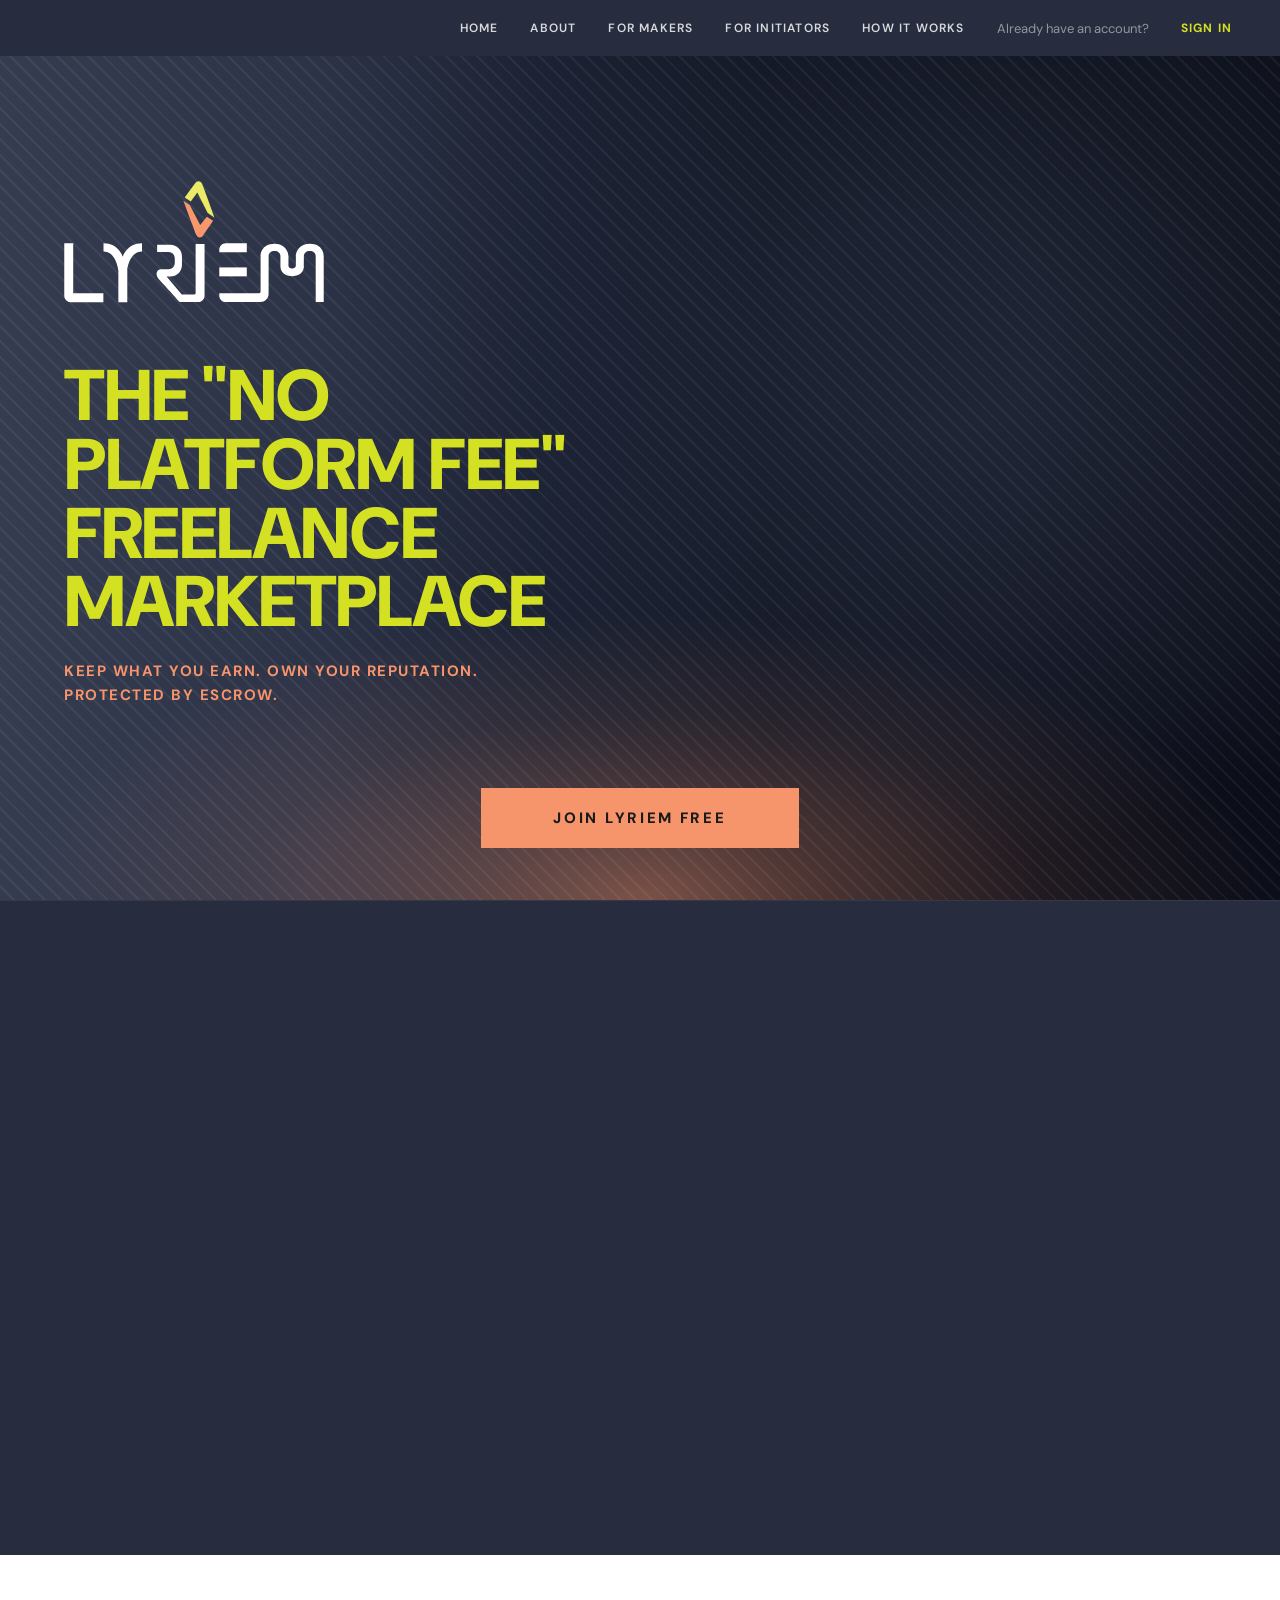
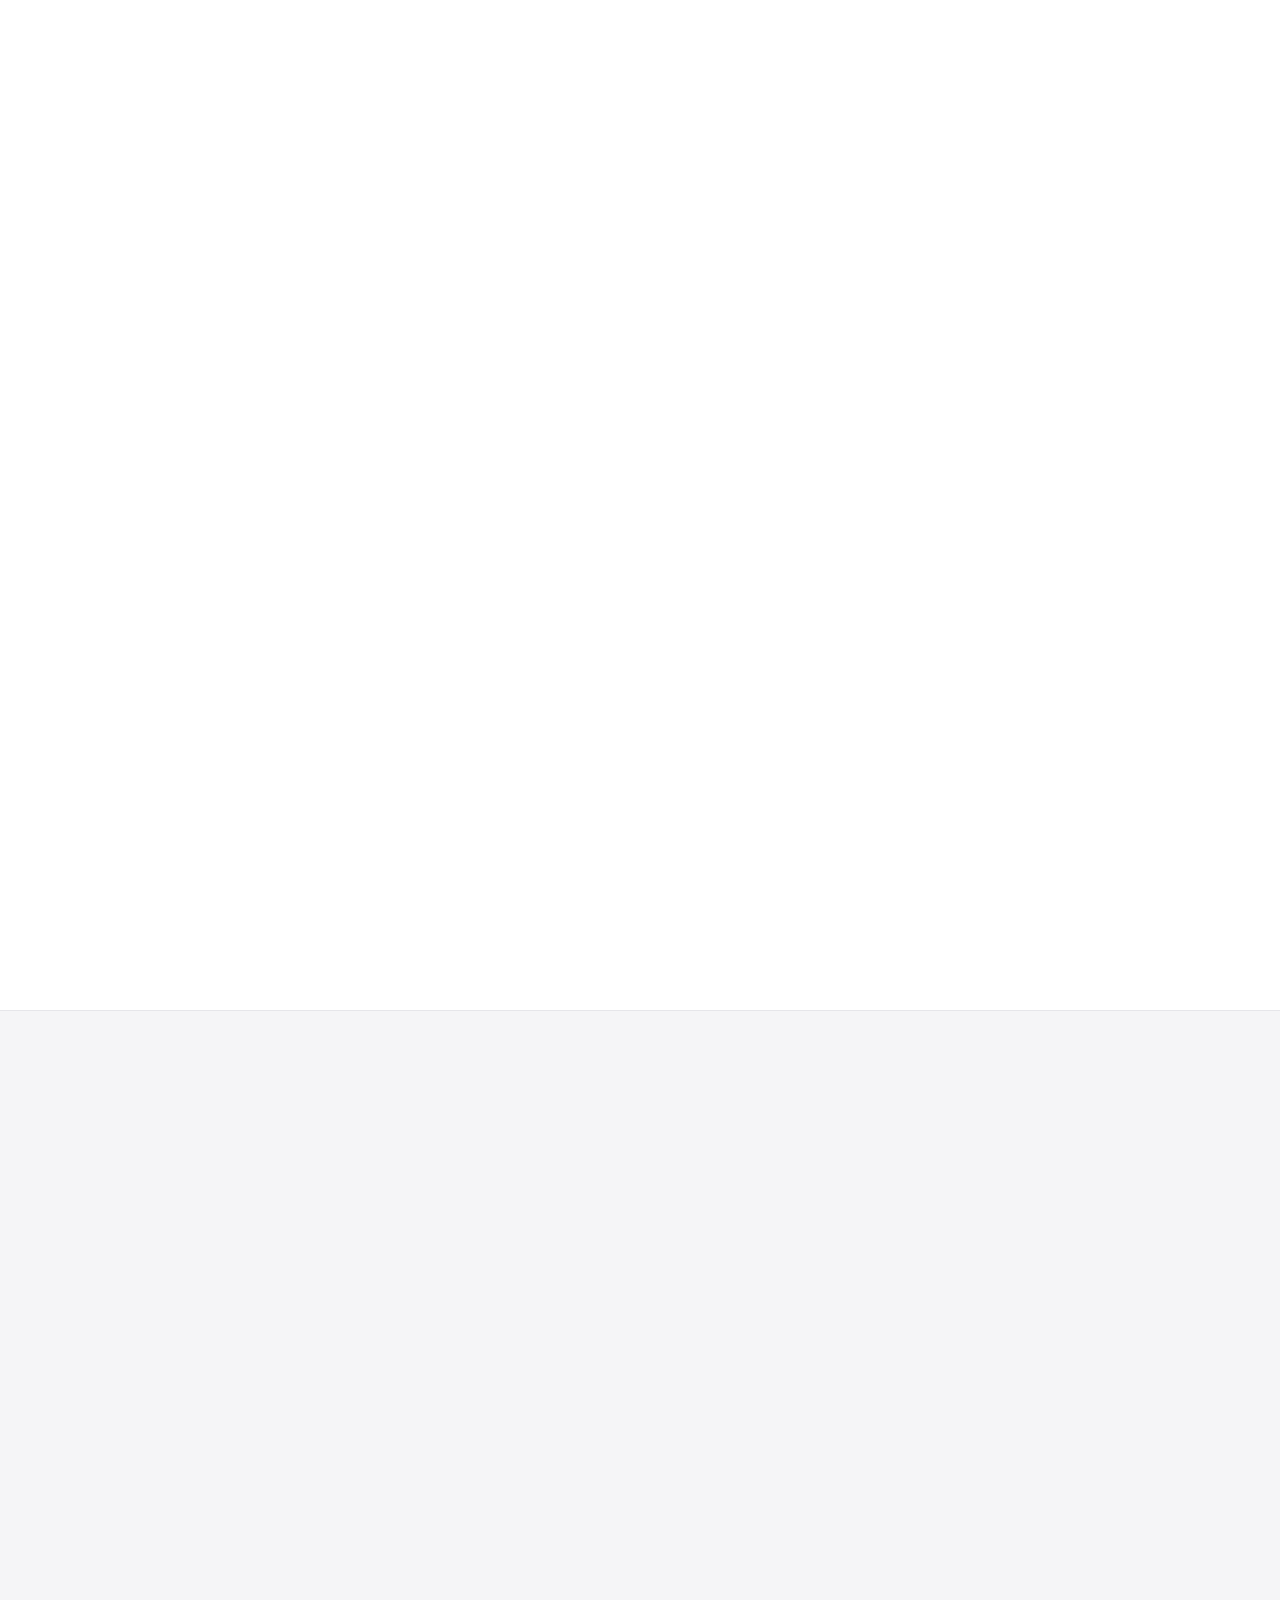
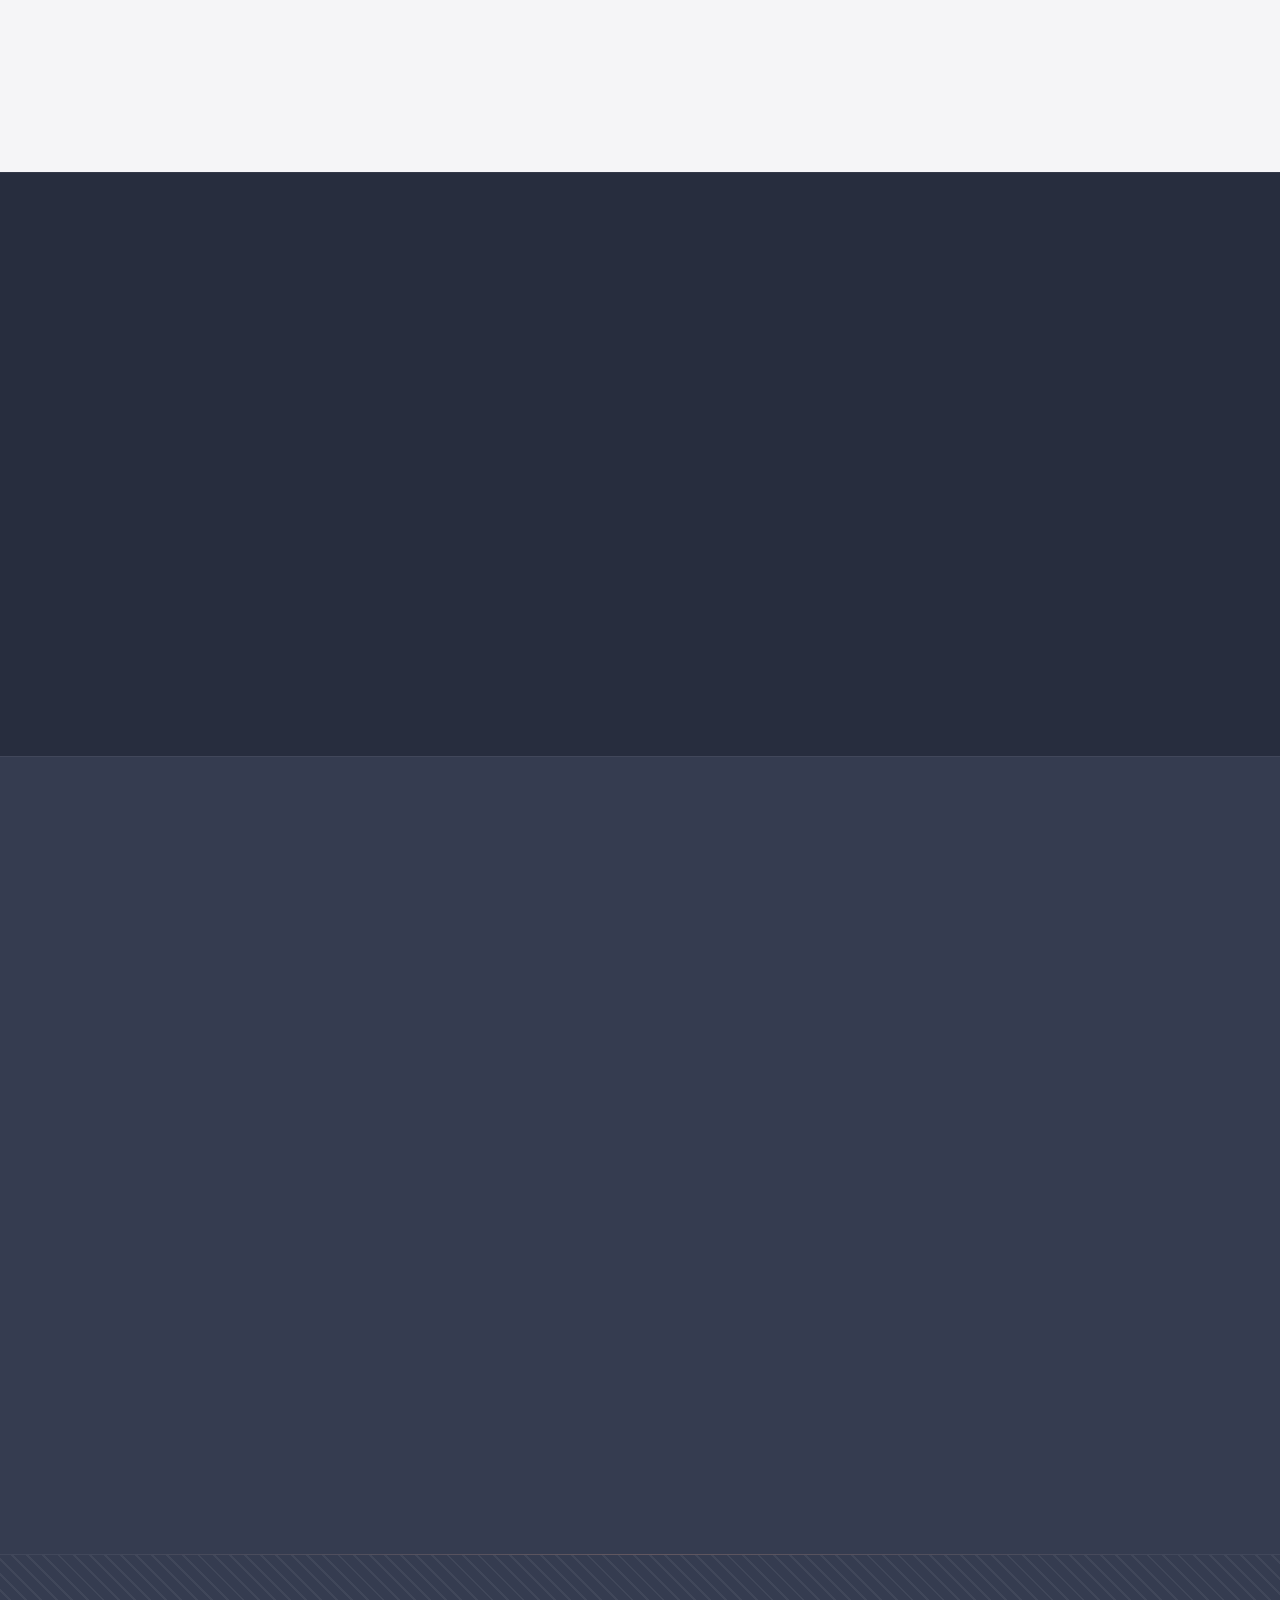
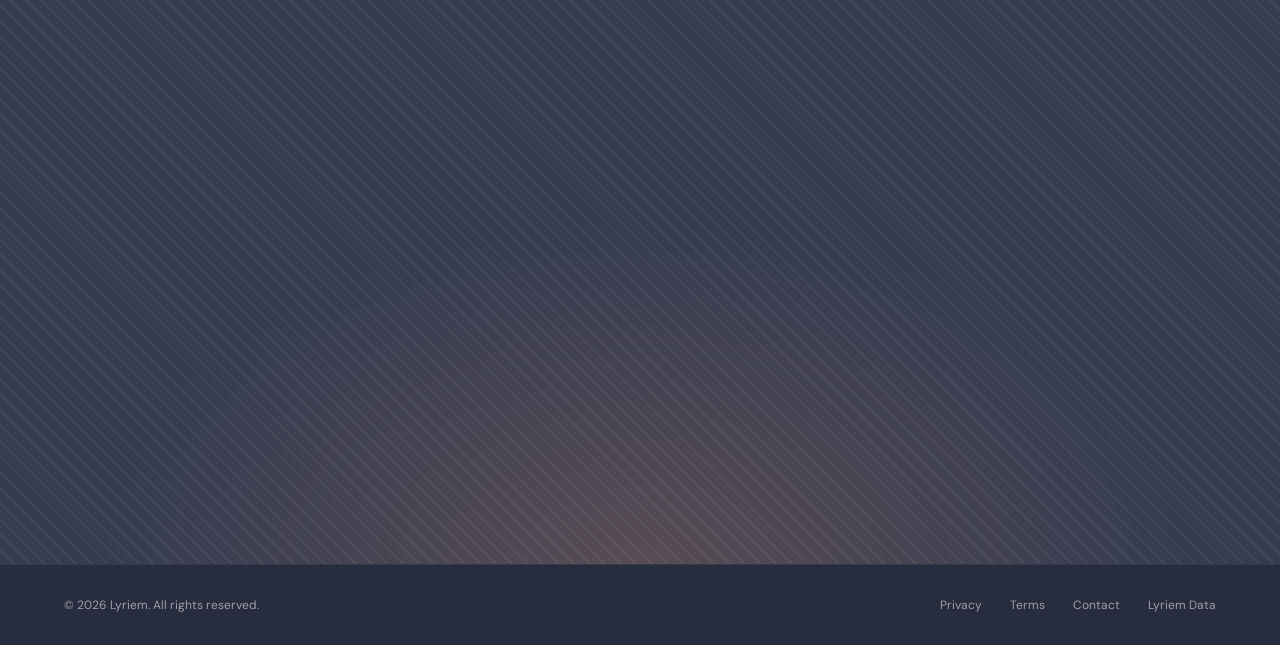
==== commit 5f16a8a7: "Add files via upload" ====
--- a/index.html
+++ b/index.html
@@ -253,6 +253,7 @@
   .featured-maker.fading .maker-name,
   .featured-maker.fading .maker-role,
   .featured-maker.fading .maker-location,
+  .featured-maker.fading .featured-maker-text,
   .featured-maker.fading .view-link { opacity: 0 !important; }
 
   /* CTA link — "View Profile" */
@@ -546,6 +547,7 @@
     position: relative; z-index: 2;
     padding: 120px 64px; max-width: 700px; margin: 0 auto; text-align: center;
   }
+  .footer-cta .texture-overlay { z-index: 1; }
   .footer-cta-inner .section-title { font-size: clamp(36px, 5vw, 62px); margin-bottom: 20px; }
   .footer-cta-inner .section-subtitle {
     font-size: 18px; font-style: italic;
@@ -640,47 +642,25 @@
     .texture-portrait { display: block !important; }
     .hero > .texture-overlay { z-index: 4; pointer-events: none; }
 
-    /* orange rule separator between text and portrait strip */
+    /* orange rule + drop shadow — delineates hero text from portrait strip */
     .portrait-row::before {
       content: '';
       position: absolute;
       top: 0; left: 0; right: 0;
-      height: 2px;
+      height: 3px;
       background: var(--orange);
-      opacity: 0.5;
+      opacity: 0.7;
       z-index: 10;
+      box-shadow: 0 4px 20px 2px rgba(246,148,107,0.45), 0 2px 8px rgba(0,0,0,0.4);
     }
 
-    /* Featured maker — bottom-right of portrait strip */
-    .featured-maker {
-      position: absolute !important;
-      right: 14px !important; bottom: 14px !important;
-      left: auto !important; width: auto !important; max-width: 230px !important;
-      padding: 12px 14px !important;
-      background: rgba(30,36,52,0.88);
-      backdrop-filter: blur(10px); -webkit-backdrop-filter: blur(10px);
-      border: 1px solid rgba(255,255,255,0.12) !important;
-      order: unset !important; z-index: 8;
-    }
-    /* hide rule on mobile — border replaces it */
-    .featured-maker .featured-rule { display: none; }
-    .featured-maker .featured-label { font-size: 9px; margin-bottom: 5px; }
-    .maker-name     { font-size: 13px; margin-bottom: 3px; }
-    .maker-role     { font-size: 10px; margin-bottom: 3px; }
-    .maker-location { font-size: 10px; margin-bottom: 10px; }
-    .view-link      { font-size: 9px; }
-
-    /* carousel controls: tight single row */
-    .carousel-controls {
-      display: flex !important; flex-direction: row !important;
-      flex-wrap: nowrap !important; align-items: center !important;
-      gap: 6px !important; margin-top: 8px !important;
-    }
-    .ctrl-btn, .ctrl-pause { width: 22px !important; height: 22px !important; }
+
+    /* ── FEATURED MAKER — commented out, remove styles too ── */
+    .featured-maker { display: none !important; }
 
     /* hero content */
     .hero-content { padding: 28px 24px 20px; max-width: 100%; justify-content: flex-start; flex: 0 0 auto; order: 1; }
-    .logo { margin-left: 0; margin-bottom: 20px; }
+    .logo { margin-left: -18px; margin-bottom: 20px; }
     .logo svg { width: 190px !important; }
     .headline { font-size: clamp(36px, 10.5vw, 54px); margin-bottom: 16px; }
     .subhead  { font-size: 12px; margin-bottom: 0; }
@@ -762,12 +742,12 @@
     <polygon points="30,116 52,88 8,88" fill="#f6946b"/>
   </svg>
   <a href="#">Home</a>
-  <a href="#about">About</a>
-  <a href="#makers">For Makers</a>
-  <a href="#initiators">For Initiators</a>
-  <a href="#how">How It Works</a>
+  <a href="about.html">About</a>
+  <a href="for-makers.html">For Makers</a>
+  <a href="for-initiators.html">For Initiators</a>
+  <a href="how-it-works.html">How It Works</a>
   <span class="nav-already">Already have an account?</span>
-  <a href="#" class="nav-signin">Sign In</a>
+  <a href="https://www.lyriem.com/signin" class="nav-signin">Sign In</a>
   <button class="nav-hamburger" id="navHamburger" aria-label="Open menu">
     <span></span><span></span><span></span>
   </button>
@@ -775,12 +755,12 @@
 
 <div class="nav-drawer" id="navDrawer">
   <a href="#" onclick="closeNav()">Home</a>
-  <a href="#about" onclick="closeNav()">About</a>
-  <a href="#makers" onclick="closeNav()">For Makers</a>
-  <a href="#initiators" onclick="closeNav()">For Initiators</a>
-  <a href="#how" onclick="closeNav()">How It Works</a>
+  <a href="about.html" onclick="closeNav()">About</a>
+  <a href="for-makers.html" onclick="closeNav()">For Makers</a>
+  <a href="for-initiators.html" onclick="closeNav()">For Initiators</a>
+  <a href="how-it-works.html" onclick="closeNav()">How It Works</a>
   <span class="nav-already">Already have an account?</span>
-  <a href="#" class="nav-signin" onclick="closeNav()">Sign In</a>
+  <a href="https://www.lyriem.com/signin" class="nav-signin" onclick="closeNav()">Sign In</a>
 </div>
 
 <!-- HERO -->
@@ -788,13 +768,20 @@
   <div class="texture-overlay"></div>
 
   <div class="portrait-row">
-    <div class="portrait-zone" id="portraitZone"></div>
+    <!-- Static image — replace src with your photo URL -->
+    <img src="https://austinriggs18f34e3fd1-mvxnj.wpcomstaging.com/wp-content/uploads/2026/05/group-business-executives-discussing-laptop-their-des.jpg"
+         alt="Professionals collaborating on freelance work"
+         style="position:absolute;inset:0;width:100%;height:100%;object-fit:cover;object-position:70% 20%;filter:grayscale(1) brightness(0.55) contrast(1.1);display:block;z-index:0;">
     <div class="portrait-vignette"></div>
     <div class="portrait-glow"></div>
     <div class="texture-overlay texture-portrait"></div>
-
-    <div class="featured-maker" id="featuredMaker">
-      <div class="featured-rule"></div>
+  </div>
+
+  <!-- FEATURED MAKER — commented out until real maker profiles are ready.
+       Uncomment this block and the carousel JS at the bottom to re-enable.
+  <div class="featured-maker" id="featuredMaker">
+    <div class="featured-rule"></div>
+    <div class="featured-maker-text">
       <p class="featured-label">Featured Maker: <span id="makerName"></span></p>
       <p class="maker-name" id="makerFullName"></p>
       <p class="maker-role" id="makerRole"></p>
@@ -810,21 +797,22 @@
           <path d="M1 5h10M7 1l4 4-4 4" stroke="currentColor" stroke-width="1.6" stroke-linecap="round" stroke-linejoin="round"/>
         </svg>
       </a>
-      <div class="carousel-controls">
-        <button class="ctrl-btn" id="btnPrev" aria-label="Previous maker">
-          <svg width="9" height="11" viewBox="0 0 9 11" fill="none"><path d="M7 1L2 5.5L7 10" stroke="currentColor" stroke-width="1.7" stroke-linecap="round" stroke-linejoin="round"/></svg>
-        </button>
-        <div class="carousel-dots" id="carouselDots"></div>
-        <button class="ctrl-btn" id="btnNext" aria-label="Next maker">
-          <svg width="9" height="11" viewBox="0 0 9 11" fill="none"><path d="M2 1L7 5.5L2 10" stroke="currentColor" stroke-width="1.7" stroke-linecap="round" stroke-linejoin="round"/></svg>
-        </button>
-        <button class="ctrl-pause" id="btnPause" aria-label="Pause">
-          <svg id="iconPause" width="10" height="11" viewBox="0 0 10 11" fill="currentColor"><rect x="1" y="1" width="3" height="9" rx="0.5"/><rect x="6" y="1" width="3" height="9" rx="0.5"/></svg>
-          <svg id="iconPlay" width="10" height="11" viewBox="0 0 10 11" fill="currentColor" style="display:none"><path d="M1 1L9 5.5L1 10V1Z"/></svg>
-        </button>
-      </div>
+    </div>
+    <div class="carousel-controls">
+      <button class="ctrl-btn" id="btnPrev" aria-label="Previous maker">
+        <svg width="9" height="11" viewBox="0 0 9 11" fill="none"><path d="M7 1L2 5.5L7 10" stroke="currentColor" stroke-width="1.7" stroke-linecap="round" stroke-linejoin="round"/></svg>
+      </button>
+      <div class="carousel-dots" id="carouselDots"></div>
+      <button class="ctrl-btn" id="btnNext" aria-label="Next maker">
+        <svg width="9" height="11" viewBox="0 0 9 11" fill="none"><path d="M2 1L7 5.5L2 10" stroke="currentColor" stroke-width="1.7" stroke-linecap="round" stroke-linejoin="round"/></svg>
+      </button>
+      <button class="ctrl-pause" id="btnPause" aria-label="Pause">
+        <svg id="iconPause" width="10" height="11" viewBox="0 0 10 11" fill="currentColor"><rect x="1" y="1" width="3" height="9" rx="0.5"/><rect x="6" y="1" width="3" height="9" rx="0.5"/></svg>
+        <svg id="iconPlay" width="10" height="11" viewBox="0 0 10 11" fill="currentColor" style="display:none"><path d="M1 1L9 5.5L1 10V1Z"/></svg>
+      </button>
     </div>
   </div>
+  -->
 
   <div class="hero-content">
     <div class="logo">
@@ -849,7 +837,7 @@
   </div>
 
   <div class="cta-zone">
-    <a href="#join" class="cta-btn">Join Lyriem Free</a>
+    <a href="https://www.lyriem.com/register" class="cta-btn">Join Lyriem Free</a>
   </div>
 </section>
 
@@ -1105,175 +1093,23 @@
 </footer>
 
 <script>
-// ═══════════════════════════════════════════════════════
-//  TIMING — adjust to change carousel behaviour
-// ═══════════════════════════════════════════════════════
-const AUTO_INTERVAL_MS = 5000; // ms per maker. 4000 = faster, 8000 = slower.
-const SLIDE_FADE_MS    = 1400; // crossfade. 1400 = cinematic, 600 = snappy.
-const TEXT_FADE_MS     = 450;  // name/desc fade.
-
-// ═══════════════════════════════════════════════════════
-//  MAKER DATA
-//  img: filename (e.g. 'maker1.png') — place in same folder as index.html
-//  Replace placeholder info with real maker details when ready.
-// ═══════════════════════════════════════════════════════
+/* CAROUSEL JS — commented out until featured makers are ready.
+   Uncomment this block when re-enabling the maker carousel.
+
+const AUTO_INTERVAL_MS = 5000;
+const SLIDE_FADE_MS    = 1400;
+const TEXT_FADE_MS     = 450;
+
 const makers = [
-  {
-    label:    'Meet Chrissy',
-    name:     'Chrissy Navarro',
-    role:     'Experiential Design & 3D Visualization · 9 yrs',
-    location: 'Atlanta, GA · EST',
-    img:      'maker2.png',
-    color:    '#1e3030'
-  },
-  {
-    label:    'Meet Darius',
-    name:     'Darius Webb',
-    role:     'Brand Identity & Motion Graphics · 7 yrs',
-    location: 'Chicago, IL · CST',
-    img:      'maker1.png',
-    color:    '#2a3545'
-  },
-  {
-    label:    'Meet Priya',
-    name:     'Priya Mehta',
-    role:     'UX Research & Service Design · 6 yrs',
-    location: 'Austin, TX · CST',
-    img:      'maker3.png',
-    color:    '#301e30'
-  },
-  {
-    label:    'Meet Marco',
-    name:     'Marco Bellini',
-    role:     'Photography & Creative Direction · 11 yrs',
-    location: 'Miami, FL · EST',
-    img:      'maker4.png',
-    color:    '#20203a'
-  }
+  { label: 'Meet Chrissy', name: 'Chrissy Navarro', role: 'Experiential Design & 3D Visualization · 9 yrs', location: 'Atlanta, GA · EST', img: 'maker2.png', color: '#1e3030' },
+  { label: 'Meet Darius',  name: 'Darius Webb',     role: 'Brand Identity & Motion Graphics · 7 yrs',       location: 'Chicago, IL · CST', img: 'maker1.png', color: '#2a3545' },
+  { label: 'Meet Priya',   name: 'Priya Mehta',     role: 'UX Research & Service Design · 6 yrs',           location: 'Austin, TX · CST',  img: 'maker3.png', color: '#301e30' },
+  { label: 'Meet Marco',   name: 'Marco Bellini',   role: 'Photography & Creative Direction · 11 yrs',      location: 'Miami, FL · EST',   img: 'maker4.png', color: '#20203a' }
 ];
 
-// Sync progress bar CSS
-(function() {
-  for (const sheet of document.styleSheets) {
-    try {
-      for (const rule of sheet.cssRules) {
-        if (rule.selectorText === '.dot-progress.running::after') {
-          rule.style.transition = `width ${AUTO_INTERVAL_MS / 1000}s linear`;
-        }
-      }
-    } catch(e) {}
-  }
-})();
-
-// Build slides
-const zone = document.getElementById('portraitZone');
-const slides = [];
-
-function hexAdd(hex, amt) {
-  const n = parseInt(hex.slice(1), 16);
-  return `rgb(${Math.min(255,((n>>16)&0xff)+amt)},${Math.min(255,((n>>8)&0xff)+amt)},${Math.min(255,(n&0xff)+amt)})`;
-}
-
-makers.forEach((maker, i) => {
-  const slide = document.createElement('div');
-  slide.className = 'portrait-slide' + (i === 0 ? ' active' : '');
-  slide.style.transition = `opacity ${SLIDE_FADE_MS}ms cubic-bezier(0.4,0,0.2,1)`;
-  if (maker.img) {
-    slide.innerHTML = `<img src="${maker.img}" alt="${maker.name}">`;
-  } else {
-    slide.style.cssText += `background:radial-gradient(ellipse 52% 68% at 58% 34%,${hexAdd(maker.color,40)} 0%,${maker.color} 42%,#0d1018 100%);width:100%;height:100%;position:absolute;inset:0;`;
-    slide.innerHTML = `<svg style="position:absolute;top:12%;left:50%;transform:translateX(-42%);opacity:0.12;width:230px;height:330px" viewBox="0 0 220 320" fill="none"><ellipse cx="110" cy="108" rx="66" ry="80" fill="white"/><path d="M8 320 C8 228 212 228 212 320" fill="white"/></svg>`;
-  }
-  zone.appendChild(slide);
-  slides.push(slide);
-});
-
-// Build dots
-const dotsEl = document.getElementById('carouselDots');
-makers.forEach((_, i) => {
-  const dot = document.createElement('button');
-  dot.className = 'dot' + (i === 0 ? ' active dot-progress' : '');
-  dot.setAttribute('aria-label', `Maker ${i + 1}`);
-  dot.addEventListener('click', () => { goTo(i); resetAutoTimer(); });
-  dotsEl.appendChild(dot);
-});
-const dots = Array.from(dotsEl.querySelectorAll('.dot'));
-
-const makerLabelEl   = document.getElementById('makerName');
-const makerFullName  = document.getElementById('makerFullName');
-const makerRole      = document.getElementById('makerRole');
-const makerLocation  = document.getElementById('makerLocation');
-const featuredCard   = document.getElementById('featuredMaker');
-const btnPrev        = document.getElementById('btnPrev');
-const btnNext        = document.getElementById('btnNext');
-const btnPause       = document.getElementById('btnPause');
-const iconPause      = document.getElementById('iconPause');
-const iconPlay       = document.getElementById('iconPlay');
-
-featuredCard.querySelectorAll('.featured-label,.maker-name,.maker-role,.maker-location,.view-link').forEach(el => {
-  el.style.transition = `opacity ${TEXT_FADE_MS}ms ease`;
-});
-
-function setMakerText(i) {
-  makerLabelEl.textContent  = makers[i].label;
-  makerFullName.textContent = makers[i].name;
-  makerRole.textContent     = makers[i].role;
-  makerLocation.textContent = makers[i].location;
-}
-setMakerText(0);
-
-let current = 0, animating = false, paused = false, autoTimer = null;
-
-function goTo(next) {
-  if (animating || next === current) return;
-  animating = true;
-  featuredCard.classList.add('fading');
-  slides[current].classList.remove('active');
-  slides[next].classList.add('active');
-  dots[current].classList.remove('active','dot-progress','running');
-  dots[next].classList.add('active','dot-progress');
-  if (!paused) requestAnimationFrame(() => requestAnimationFrame(() => dots[next].classList.add('running')));
-  current = next;
-  setTimeout(() => { setMakerText(current); featuredCard.classList.remove('fading'); }, TEXT_FADE_MS);
-  setTimeout(() => { animating = false; }, SLIDE_FADE_MS);
-}
-
-function startAutoTimer() {
-  clearInterval(autoTimer);
-  autoTimer = setInterval(() => goTo((current + 1) % makers.length), AUTO_INTERVAL_MS);
-}
-function resetAutoTimer() {
-  if (!paused) {
-    startAutoTimer();
-    const d = dots[current];
-    d.classList.remove('running');
-    requestAnimationFrame(() => requestAnimationFrame(() => d.classList.add('running')));
-  }
-}
-
-startAutoTimer();
-requestAnimationFrame(() => requestAnimationFrame(() => dots[0].classList.add('running')));
-
-btnPrev.addEventListener('click', () => { goTo((current-1+makers.length)%makers.length); resetAutoTimer(); });
-btnNext.addEventListener('click', () => { goTo((current+1)%makers.length); resetAutoTimer(); });
-btnPause.addEventListener('click', () => {
-  paused = !paused;
-  if (paused) {
-    clearInterval(autoTimer); btnPause.classList.add('paused');
-    iconPause.style.display = 'none'; iconPlay.style.display = 'block';
-    dots[current].classList.remove('running');
-  } else {
-    btnPause.classList.remove('paused');
-    iconPause.style.display = 'block'; iconPlay.style.display = 'none';
-    startAutoTimer();
-    dots[current].classList.remove('running');
-    requestAnimationFrame(() => requestAnimationFrame(() => dots[current].classList.add('running')));
-  }
-});
+END CAROUSEL JS */
 
 // ── CALCULATOR ────────────────────────────────────────
-const platforms = {
-  'Upwork ~12% avg':    { fee: 0.12, name: 'Upwork' },
   'Fiverr 20% flat':    { fee: 0.20, name: 'Fiverr' },
   'Freelancer.com 10%': { fee: 0.10, name: 'Freelancer.com' },
   'Toptal 6%':          { fee: 0.06, name: 'Toptal' }
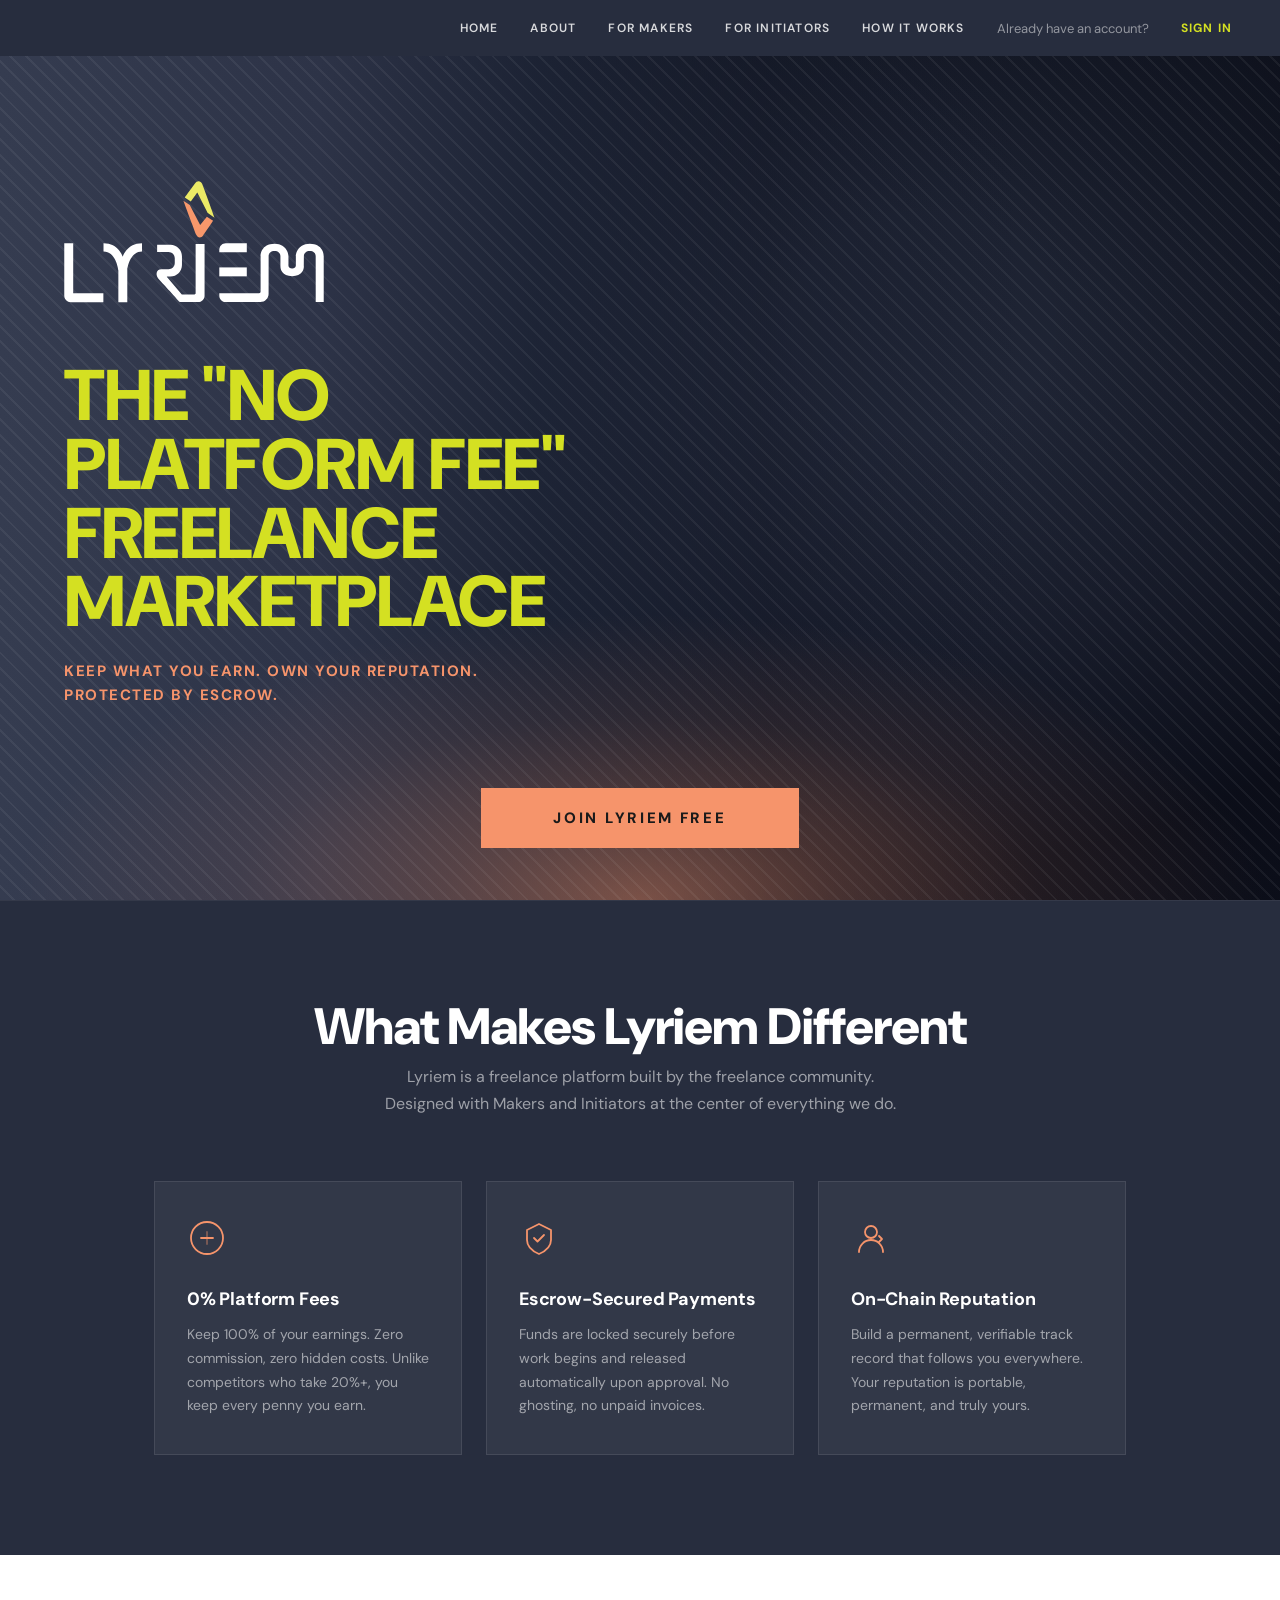
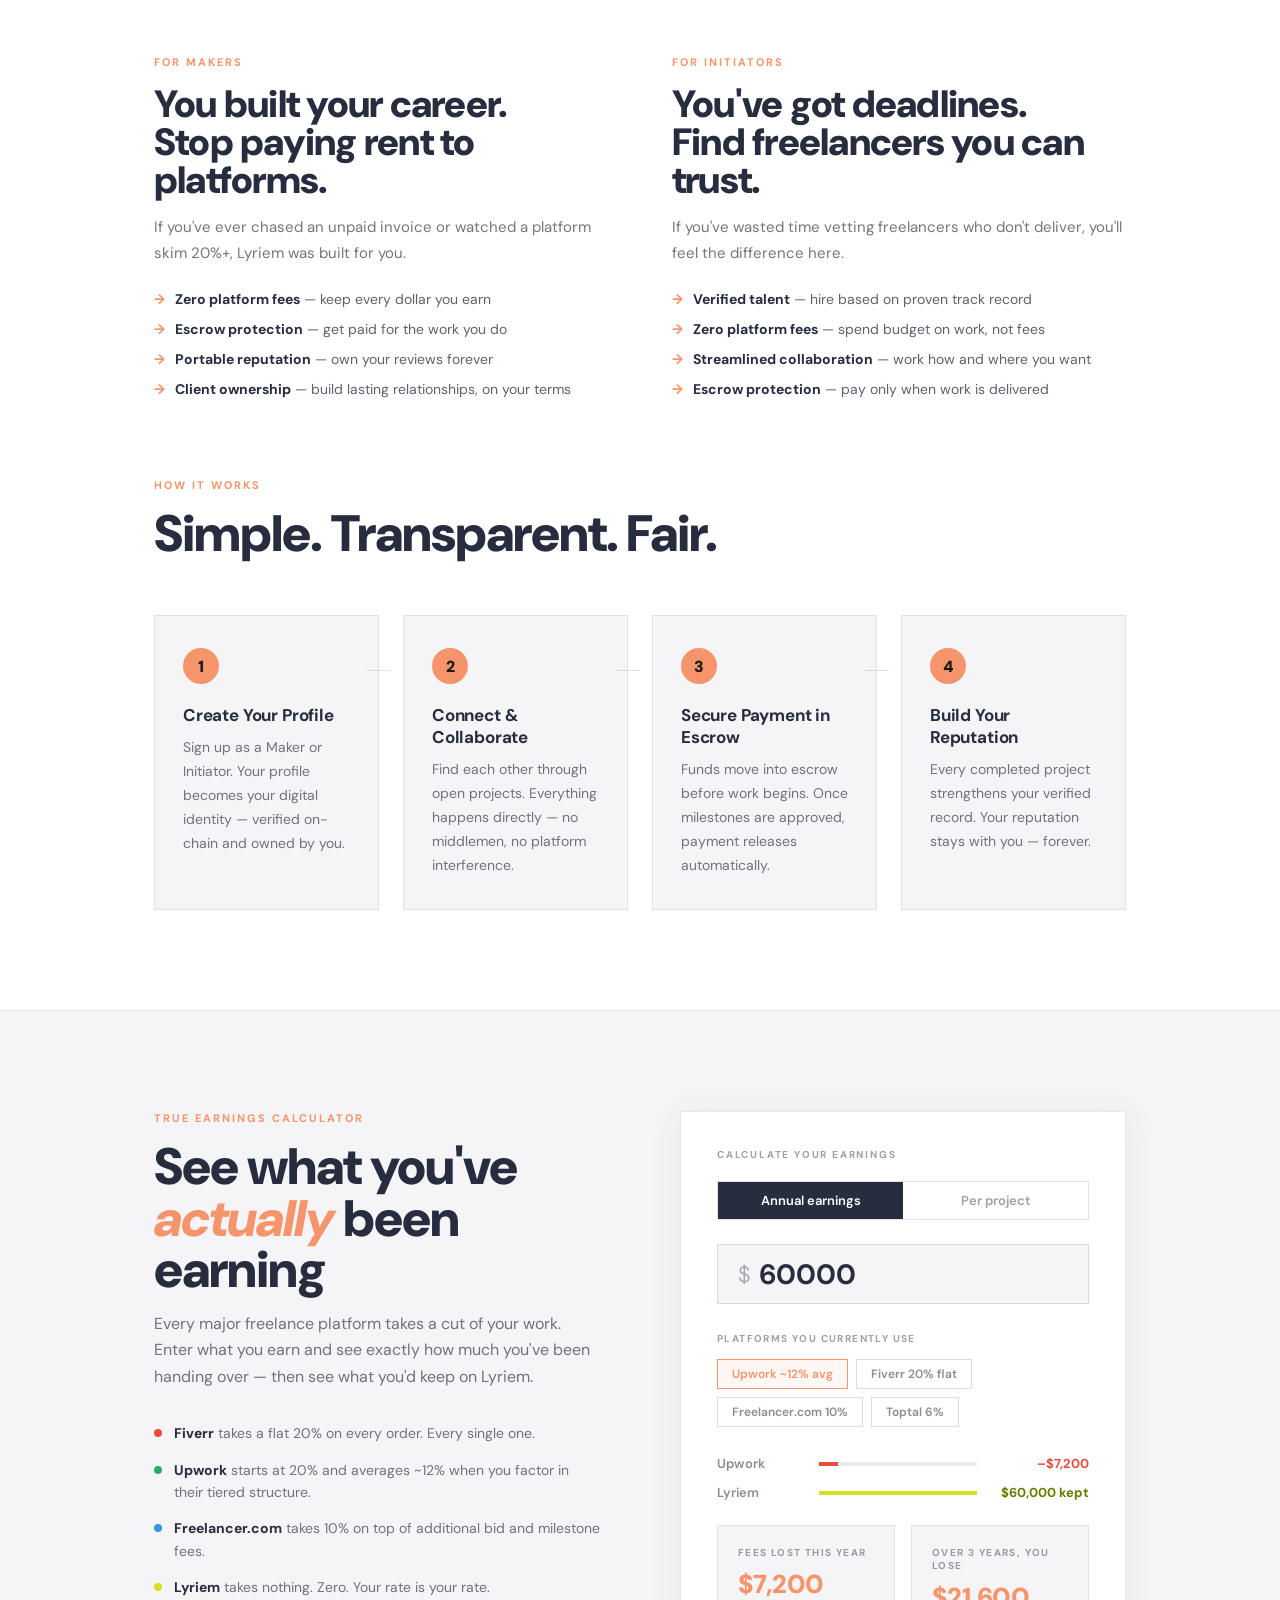
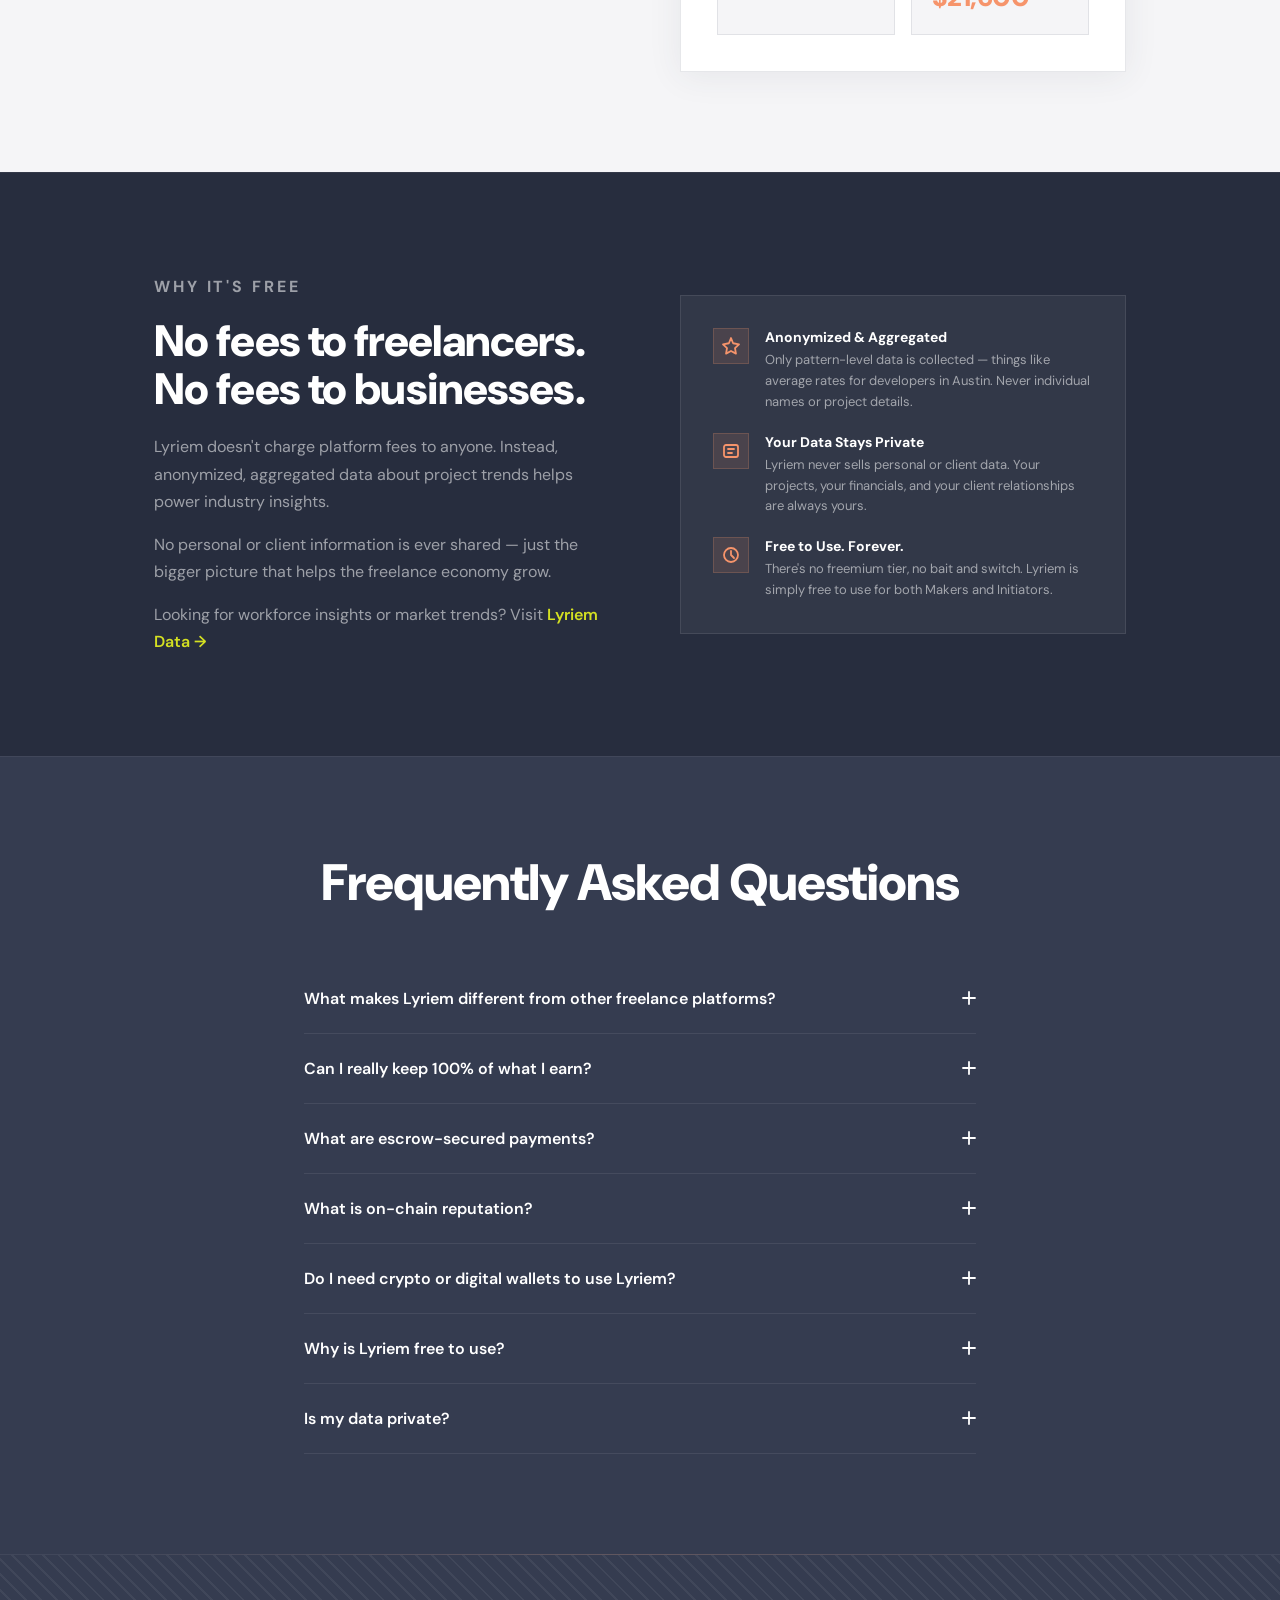
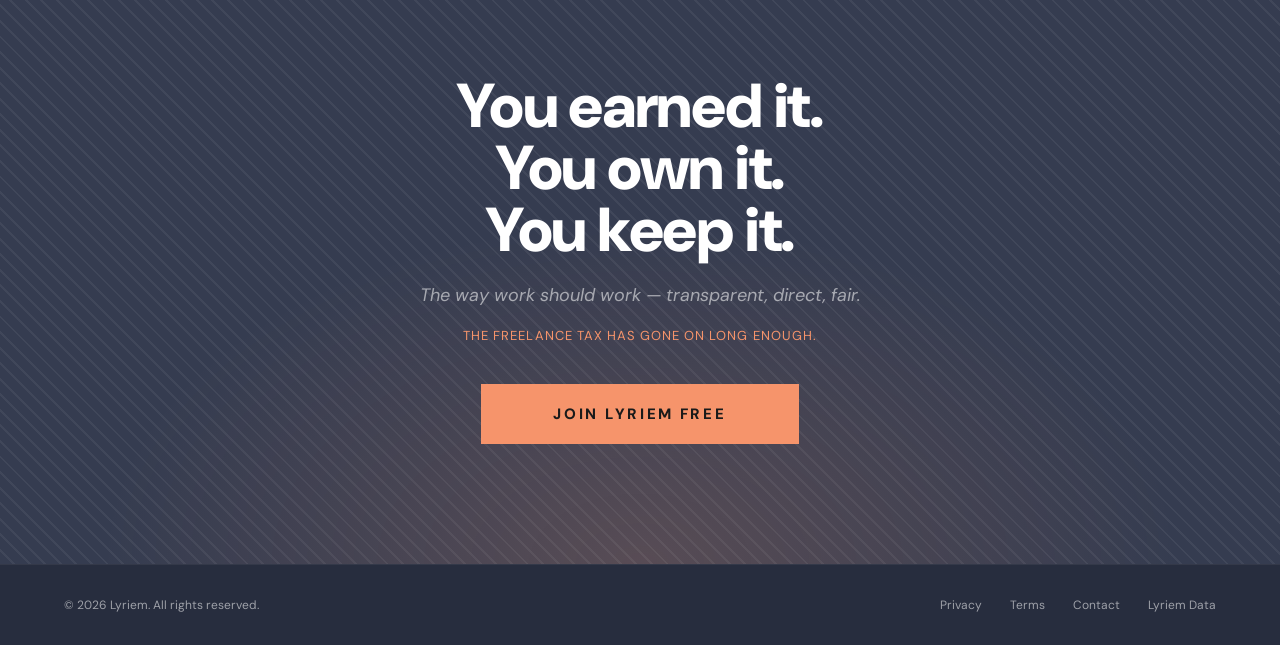
==== commit e00785c0: "Add files via upload" ====
--- a/index.html
+++ b/index.html
@@ -1110,6 +1110,8 @@
 END CAROUSEL JS */
 
 // ── CALCULATOR ────────────────────────────────────────
+const platforms = {
+  'Upwork ~12% avg':    { fee: 0.12, name: 'Upwork' },
   'Fiverr 20% flat':    { fee: 0.20, name: 'Fiverr' },
   'Freelancer.com 10%': { fee: 0.10, name: 'Freelancer.com' },
   'Toptal 6%':          { fee: 0.06, name: 'Toptal' }
